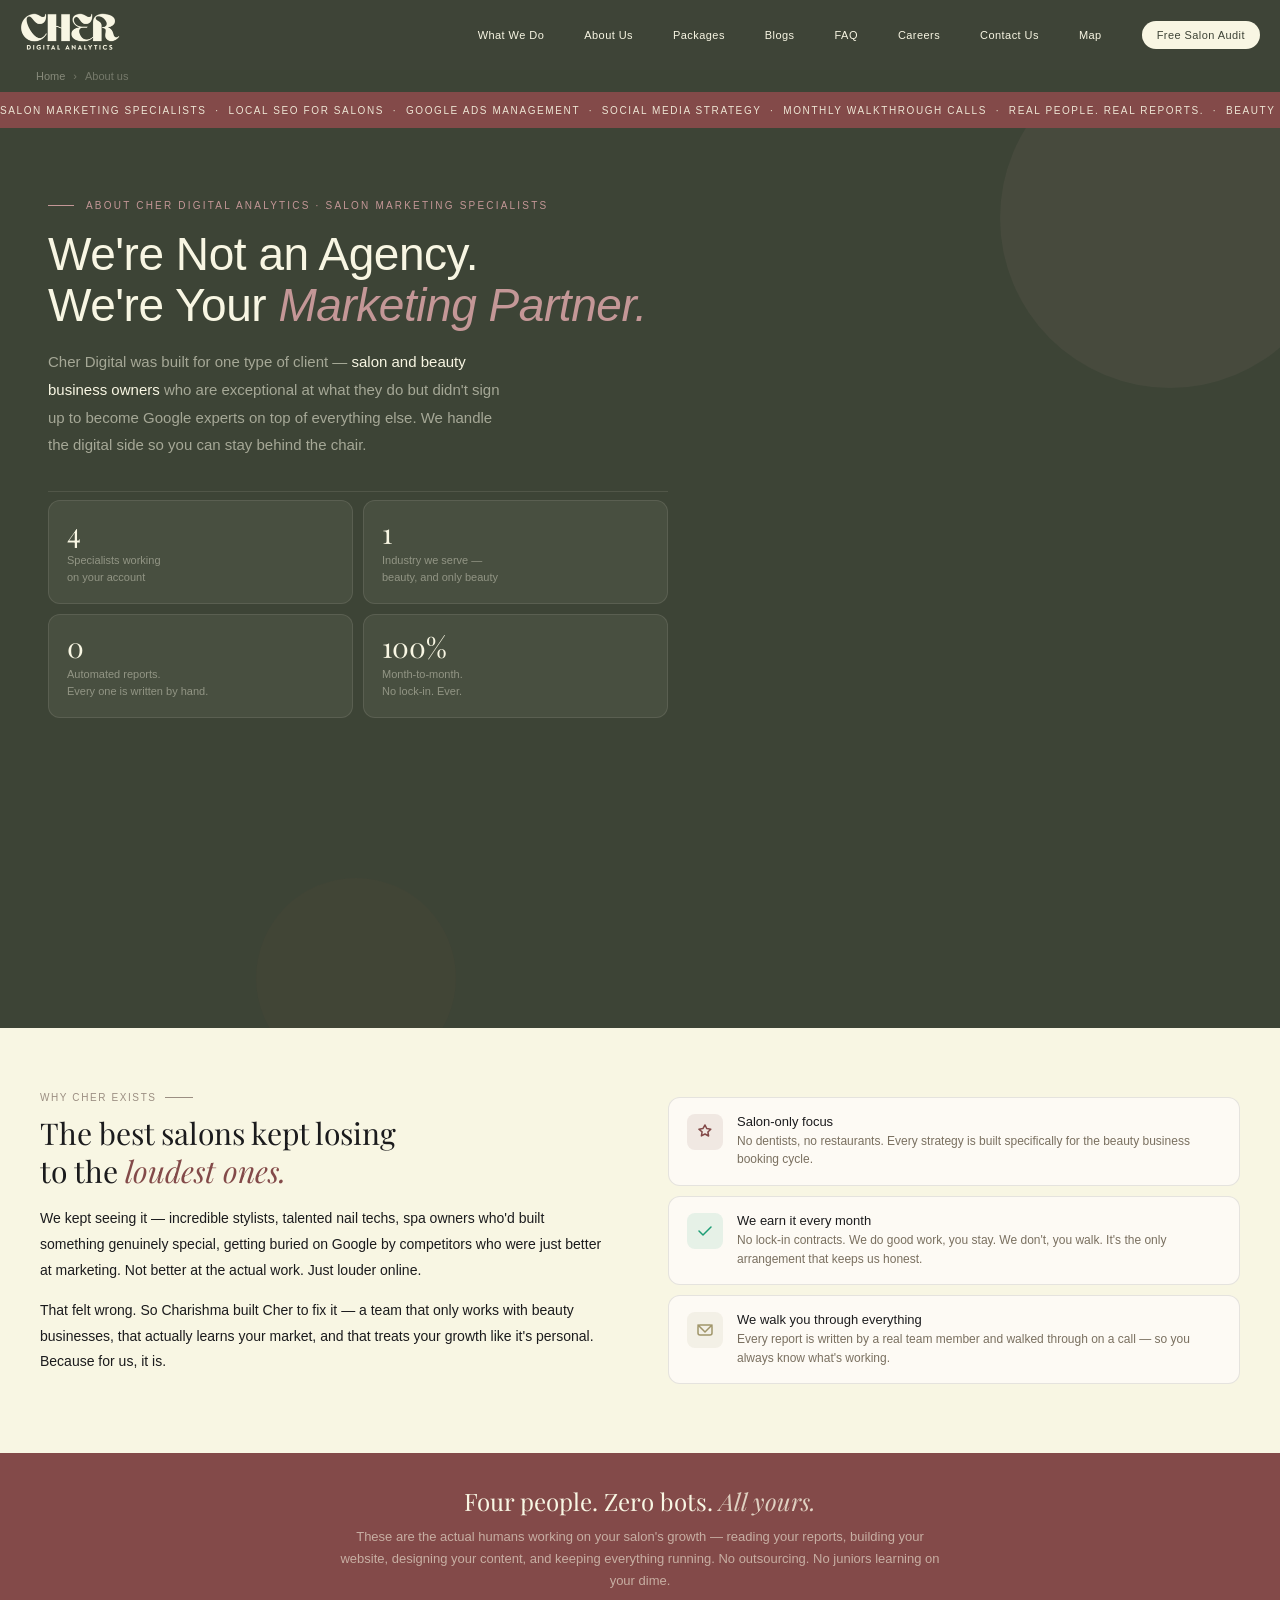
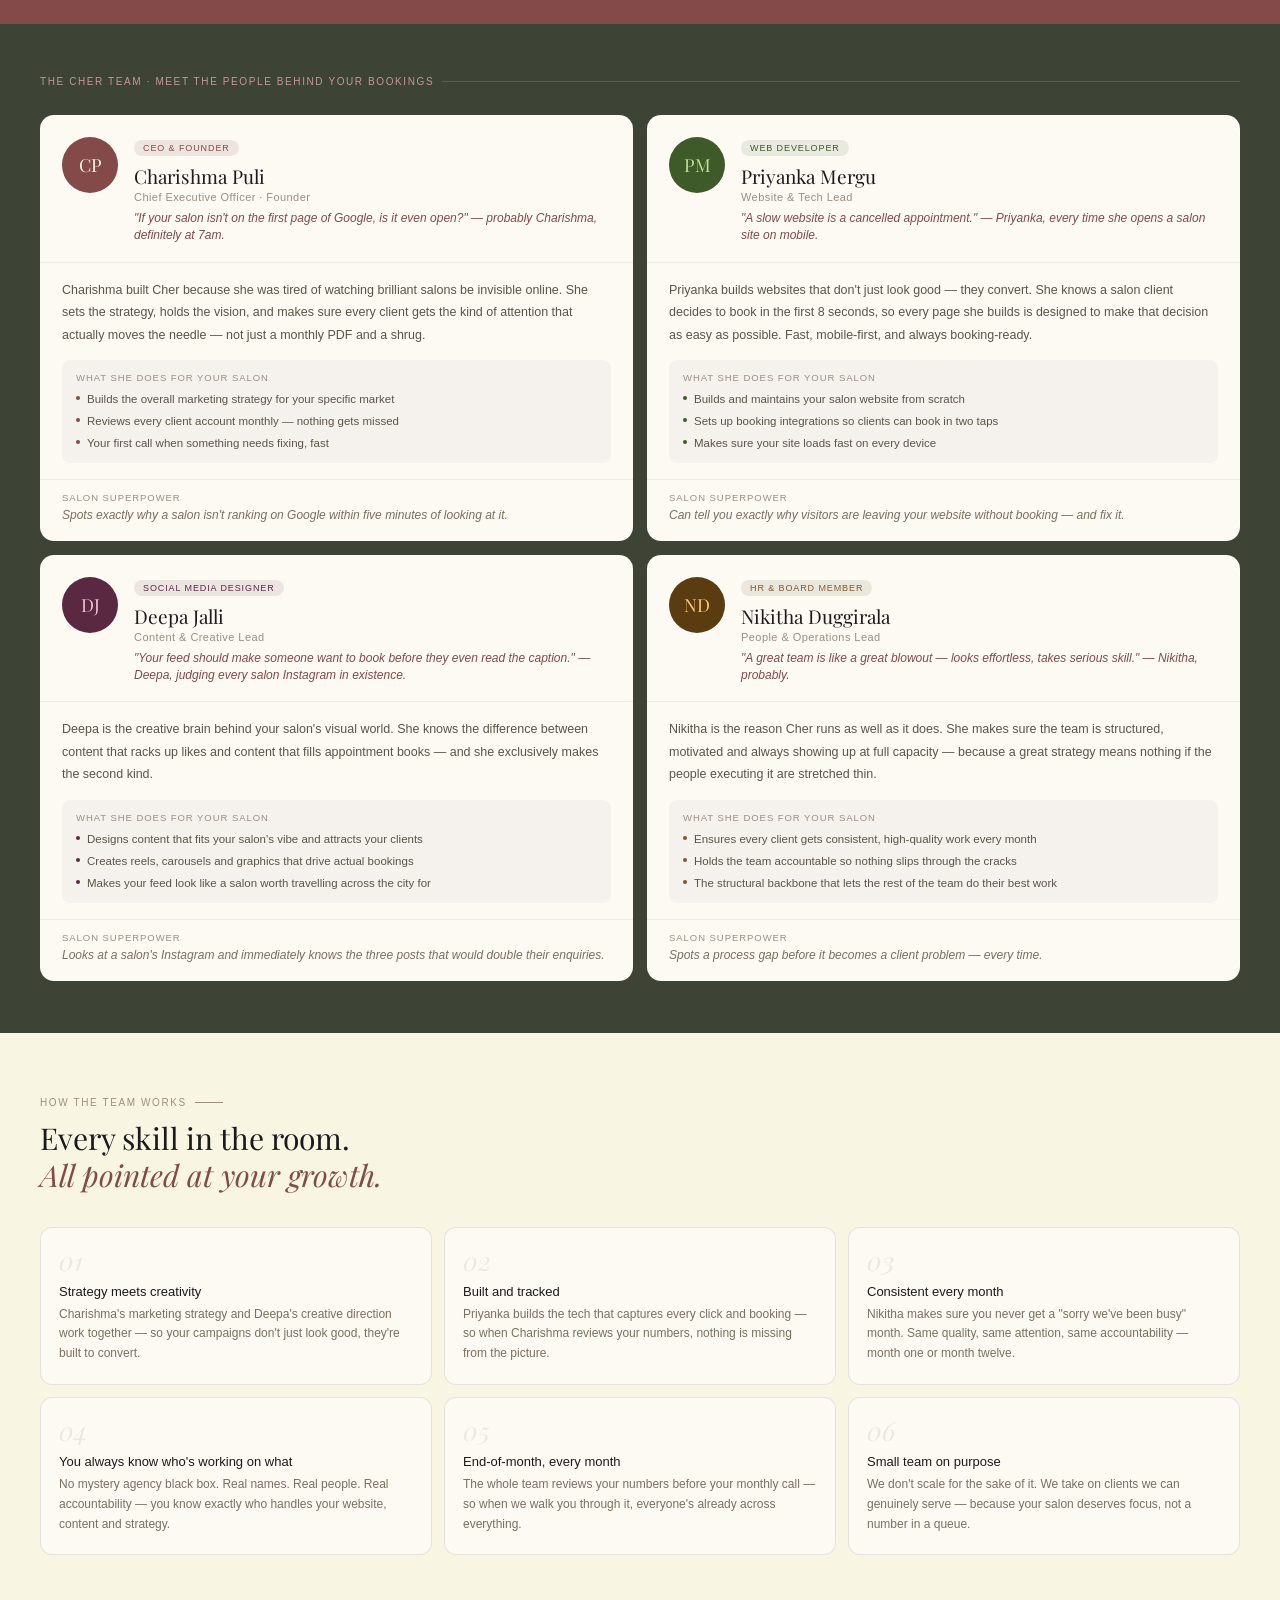
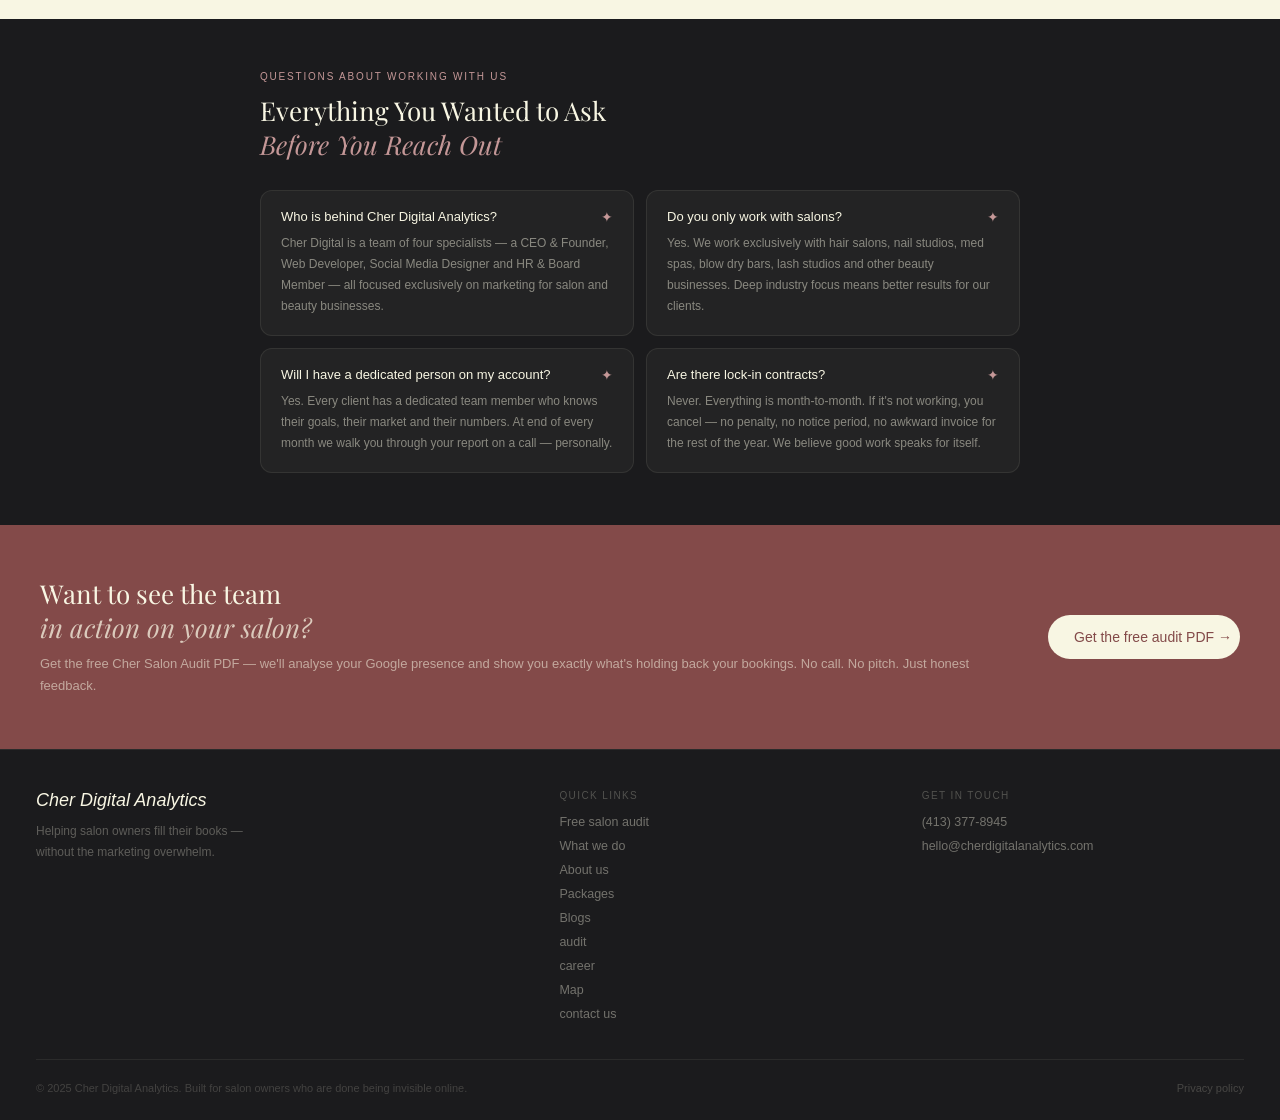
==== about_page_final.html @ 9b0b0626 "Add files via upload" ====
<!DOCTYPE html>
<html lang="en">
<head>
<meta charset="UTF-8">
<meta name="viewport" content="width=device-width, initial-scale=1.0">

<title>Meet the Cher Digital Team | Salon Marketing Specialists — Cher Digital Analytics</title>
<meta name="description" content="Meet the real people behind Cher Digital Analytics — the salon marketing specialists who read every report, write every strategy, and walk you through your results every month.">
<meta name="keywords" content="Cher Digital Analytics team, salon marketing specialists, beauty business marketing experts, Charishma Puli, salon SEO team, digital marketing for salons">
<link rel="canonical" href="https://cherdigitalanalytics.com/about">
<link rel="stylesheet" href="css/styles.css">
<meta name="robots" content="index, follow">
<meta name="author" content="Cher Digital Analytics">

<meta property="og:title" content="Meet the Cher Digital Team | Salon Marketing Specialists">
<meta property="og:description" content="Four specialists. One focus. Your salon's growth. Meet the real people behind every report, strategy, and monthly walkthrough call.">
<meta property="og:type" content="website">
<meta property="og:url" content="https://cherdigitalanalytics.com/about">
<meta property="og:site_name" content="Cher Digital Analytics">

<meta name="twitter:card" content="summary_large_image">
<meta name="twitter:title" content="Meet the Cher Digital Team">
<meta name="twitter:description" content="Four specialists. One focus. Your salon's growth.">

<script type="application/ld+json">
{
  "@context": "https://schema.org",
  "@graph": [
    {
      "@type": "AboutPage",
      "@id": "https://cherdigitalanalytics.com/about",
      "name": "Meet the Cher Digital Team — Salon Marketing Specialists",
      "description": "The team page for Cher Digital Analytics, a salon marketing agency specialising in local SEO, Google Ads, and digital strategy for beauty businesses.",
      "url": "https://cherdigitalanalytics.com/about",
      "inLanguage": "en-US",
      "publisher": {
        "@type": "Organization",
        "name": "Cher Digital Analytics",
        "url": "https://cherdigitalanalytics.com",
        "logo": { "@type": "ImageObject", "url": "https://cherdigitalanalytics.com/logo.png" },
        "contactPoint": {
          "@type": "ContactPoint",
          "telephone": "+1-413-377-8945",
          "email": "hello@cherdigitalanalytics.com",
          "contactType": "customer service"
        },
        "sameAs": [
          "https://www.instagram.com/cherdigitalanalytics",
          "https://www.linkedin.com/company/cherdigitalanalytics",
          "https://www.pinterest.com/cherdigitalanalytics"
        ]
      }
    },
    {
      "@type": "BreadcrumbList",
      "itemListElement": [
        { "@type": "ListItem", "position": 1, "name": "Home", "item": "https://cherdigitalanalytics.com" },
        { "@type": "ListItem", "position": 2, "name": "About Us", "item": "https://cherdigitalanalytics.com/about" }
      ]
    },
    {
      "@type": "Organization",
      "@id": "https://cherdigitalanalytics.com/#organization",
      "name": "Cher Digital Analytics",
      "url": "https://cherdigitalanalytics.com",
      "description": "Salon marketing agency specialising in local SEO, Google Ads, social media and analytics for hair salons, nail studios, med spas and beauty businesses.",
      "foundingDate": "2024",
      "numberOfEmployees": { "@type": "QuantitativeValue", "value": 4 },
      "knowsAbout": ["Salon Marketing", "Local SEO", "Google Ads", "Social Media Marketing", "Beauty Business Marketing", "Salon Analytics"],
      "areaServed": { "@type": "Country", "name": "United States" },
      "telephone": "+1-413-377-8945",
      "email": "hello@cherdigitalanalytics.com"
    },
    {
      "@type": "Person",
      "@id": "https://cherdigitalanalytics.com/about#charishma",
      "name": "Charishma Puli",
      "jobTitle": "CEO & Founder",
      "worksFor": { "@type": "Organization", "name": "Cher Digital Analytics" },
      "description": "Founder of Cher Digital Analytics, specialist in salon marketing strategy, local SEO and Google Ads for beauty businesses.",
      "knowsAbout": ["Salon Marketing Strategy", "Local SEO", "Google Ads", "Beauty Business Growth"],
      "sameAs": ["https://www.linkedin.com/company/cherdigitalanalytics"]
    },
    {
      "@type": "Person",
      "@id": "https://cherdigitalanalytics.com/about#priyanka",
      "name": "Priyanka Mergu",
      "jobTitle": "Web Developer",
      "worksFor": { "@type": "Organization", "name": "Cher Digital Analytics" },
      "description": "Web developer specialising in conversion-focused salon websites, booking integrations and technical SEO for beauty businesses."
    },
    {
      "@type": "Person",
      "@id": "https://cherdigitalanalytics.com/about#deepa",
      "name": "Deepa Jalli",
      "jobTitle": "Social Media Designer",
      "worksFor": { "@type": "Organization", "name": "Cher Digital Analytics" },
      "description": "Social media designer creating content strategies and visual assets that convert followers into booked salon clients."
    },
    {
      "@type": "Person",
      "@id": "https://cherdigitalanalytics.com/about#nikitha",
      "name": "Nikitha Duggirala",
      "jobTitle": "HR & Board Member",
      "worksFor": { "@type": "Organization", "name": "Cher Digital Analytics" },
      "description": "HR and board member ensuring consistent quality, accountability and operational excellence across all client accounts."
    },
    {
      "@type": "FAQPage",
      "mainEntity": [
        {
          "@type": "Question",
          "name": "Who is behind Cher Digital Analytics?",
          "acceptedAnswer": { "@type": "Answer", "text": "Cher Digital is a team of four specialists — a CEO & Founder, Web Developer, Social Media Designer, and HR & Board Member — all focused exclusively on marketing for salon and beauty businesses." }
        },
        {
          "@type": "Question",
          "name": "Do you only work with salons and beauty businesses?",
          "acceptedAnswer": { "@type": "Answer", "text": "Yes. We work exclusively with hair salons, nail studios, med spas, blow dry bars, lash studios and other beauty businesses. Deep industry focus means better results for our clients." }
        },
        {
          "@type": "Question",
          "name": "Will I have a dedicated person managing my account?",
          "acceptedAnswer": { "@type": "Answer", "text": "Yes. Every client has a dedicated team member who knows their goals, their market and their numbers. At the end of every month we walk you through your report on a call — personally." }
        }
      ]
    }
  ]
}
</script>

<style>
@import url('https://fonts.googleapis.com/css2?family=Playfair+Display:ital,wght@0,400;0,500;1,400;1,500&display=swap');

:root {
  --rosy: #C49797;
  --cord: #834A49;
  --olive: #3D4436;
  --black: #1B1B1D;
  --ivory: #F8F6E3;
  --card: #FDFAF4;
}

* { box-sizing: border-box; margin: 0; padding: 0; }
html { scroll-behavior: smooth; }
body { font-family: -apple-system, BlinkMacSystemFont, 'Segoe UI', sans-serif; background: var(--ivory); color: var(--black); }

/* CTA STRIP */
.cta-strip { background: var(--cord); padding: 52px 40px; display: flex; align-items: center; justify-content: space-between; gap: 32px; }
.cta-left h2 { font-family: 'Playfair Display', Georgia, serif; font-size: 26px; font-weight: 400; color: var(--ivory); margin-bottom: 8px; line-height: 1.3; }
.cta-left h2 em { font-style: italic; color: rgba(248,246,227,.75); }
.cta-left p { font-size: 13px; color: rgba(248,246,227,.55); line-height: 1.7; }
.cta-btn { display: inline-flex; align-items: center; gap: 10px; background: var(--ivory); color: var(--cord); font-size: 14px; font-weight: 500; padding: 14px 26px; border-radius: 50px; border: none; cursor: pointer; font-family: inherit; transition: all .2s; text-decoration: none; white-space: nowrap; flex-shrink: 0; width: 16% !important; }
.cta-btn:hover { background: #F0E8D4; transform: translateY(-1px); }


</style>
</head>
<body>

<!-- NAV -->
<nav class="nav">
  <div class="nav-logo">
    <a href="index.html"><img src="images/logo.png" alt="Cher digital anlytics logo" class=""></a>
  </div>
  
  <input type="checkbox" id="nav-check">
  <div class="nav-btn">
    <input type="checkbox" id="nav-check">

<label for="nav-check" class="nav-closer-overlay"></label>
    <label for="nav-check">
      <span></span>
      <span></span>
      <span></span>
    </label>
  </div>
  
  <div class="nav-links">
    <a href="comparison_page.html">What We Do</a>
    <a href="about_page_final.html">About Us</a>
    <a href="packages_page_final.html">Packages</a>
    <a href="blog_page_seo.html">Blogs</a>
    <a href="#">FAQ</a>
    <a href="careers_page.html">Careers</a>
    <a href="consultation_page.html">Contact Us</a>
    <a href="directory_page_seo.html">Map</a>
    <a href="free_audit_page.html" class="nav-cta">Free Salon Audit</a>
  </div>
</nav>

<!-- BREADCRUMB -->
<div class="breadcrumb" aria-label="Breadcrumb">
  <div class="bc">
    <a href="/">Home</a>
    <span>›</span>
    <span>About us</span>
  </div>
</div>

<!-- TICKER -->
<div class="ticker" aria-hidden="true">
  <span class="ticker-inner">
    Salon Marketing Specialists &nbsp;·&nbsp; Local SEO for Salons &nbsp;·&nbsp; Google Ads Management &nbsp;·&nbsp; Social Media Strategy &nbsp;·&nbsp; Monthly Walkthrough Calls &nbsp;·&nbsp; Real People. Real Reports. &nbsp;·&nbsp; Beauty Business Experts &nbsp;&nbsp;&nbsp;&nbsp;
    Salon Marketing Specialists &nbsp;·&nbsp; Local SEO for Salons &nbsp;·&nbsp; Google Ads Management &nbsp;·&nbsp; Social Media Strategy &nbsp;·&nbsp; Monthly Walkthrough Calls &nbsp;·&nbsp; Real People. Real Reports. &nbsp;·&nbsp; Beauty Business Experts &nbsp;&nbsp;&nbsp;&nbsp;
  </span>
</div>

<!-- HERO -->
<header class="hero">
  <div class="hero-circle"></div>
  <div class="hero-circle2"></div>
  <div class="hero-inner">
    <div class="hero-ey"><span class="ey-dash"></span>About Cher Digital Analytics · Salon Marketing Specialists</div>
    <h1>We're Not an Agency.<br>We're Your <em>Marketing Partner.</em></h1>
    <p class="hero-sub">Cher Digital was built for one type of client — <strong>salon and beauty business owners</strong> who are exceptional at what they do but didn't sign up to become Google experts on top of everything else. We handle the digital side so you can stay behind the chair.</p>
    <div class="hero-stats">
      <div class="hs">
        <div class="hs-num">4</div>
        <div class="hs-lbl">Specialists working<br>on your account</div>
      </div>
      <div class="hs">
        <div class="hs-num">1</div>
        <div class="hs-lbl">Industry we serve —<br>beauty, and only beauty</div>
      </div>
      <div class="hs">
        <div class="hs-num">0</div>
        <div class="hs-lbl">Automated reports.<br>Every one is written by hand.</div>
      </div>
      <div class="hs">
        <div class="hs-num">100%</div>
        <div class="hs-lbl">Month-to-month.<br>No lock-in. Ever.</div>
      </div>
    </div>
  </div>
</header>

<!-- WHY WE EXIST -->
<section class="why-section" aria-labelledby="why-title">
  <div>
    <div class="s-ey">Why Cher exists</div>
    <h2 id="why-title">The best salons kept losing<br>to the <em>loudest ones.</em></h2>
    <p>We kept seeing it — incredible stylists, talented nail techs, spa owners who'd built something genuinely special, getting buried on Google by competitors who were just better at marketing. Not better at the actual work. Just louder online.</p>
    <p><strong>That felt wrong.</strong> So Charishma built Cher to fix it — a team that only works with beauty businesses, that actually learns your market, and that treats your growth like it's personal. Because for us, it is.</p>
  </div>
  <div class="why-cards">
    <div class="why-card">
      <div class="wc-icon" style="background:rgba(131,74,73,.1);">
        <svg viewBox="0 0 18 18" style="stroke:var(--cord)"><path d="M9 2l1.8 3.6 4 .6-2.9 2.8.7 4L9 11l-3.6 1.9.7-4L2.9 6.2l4-.6z"/></svg>
      </div>
      <div>
        <div class="wc-title">Salon-only focus</div>
        <div class="wc-desc">No dentists, no restaurants. Every strategy is built specifically for the beauty business booking cycle.</div>
      </div>
    </div>
    <div class="why-card">
      <div class="wc-icon" style="background:rgba(29,158,117,.1);">
        <svg viewBox="0 0 18 18" style="stroke:#1D9E75"><path d="M3 9l4 4 8-8"/></svg>
      </div>
      <div>
        <div class="wc-title">We earn it every month</div>
        <div class="wc-desc">No lock-in contracts. We do good work, you stay. We don't, you walk. It's the only arrangement that keeps us honest.</div>
      </div>
    </div>
    <div class="why-card">
      <div class="wc-icon" style="background:rgba(160,149,106,.1);">
        <svg viewBox="0 0 18 18" style="stroke:#A0956A"><path d="M2 4l7 7 7-7"/><rect x="2" y="4" width="14" height="10" rx="2"/></svg>
      </div>
      <div>
        <div class="wc-title">We walk you through everything</div>
        <div class="wc-desc">Every report is written by a real team member and walked through on a call — so you always know what's working.</div>
      </div>
    </div>
  </div>
</section>

<!-- TEAM INTRO BAR -->
<div class="team-bar">
  <h2>Four people. Zero bots. <em>All yours.</em></h2>
  <p>These are the actual humans working on your salon's growth — reading your reports, building your website, designing your content, and keeping everything running. No outsourcing. No juniors learning on your dime.</p>
</div>

<!-- TEAM -->
<section class="team-section" aria-labelledby="team-title">
  <div class="team-ey" id="team-title">The Cher Team · Meet the people behind your bookings</div>
  <div class="team-grid">

    <!-- CHARISHMA -->
    <article class="t-card" itemscope itemtype="https://schema.org/Person">
      <div class="tc-head">
        <div class="tc-avatar av-ceo" aria-hidden="true">CP</div>
        <div class="tc-head-text">
          <span class="tc-role-badge rb-ceo">CEO & Founder</span>
          <div class="tc-name" itemprop="name">Charishma Puli</div>
          <div class="tc-title" itemprop="jobTitle">Chief Executive Officer · Founder</div>
          <div class="tc-pun">"If your salon isn't on the first page of Google, is it even open?" — probably Charishma, definitely at 7am.</div>
        </div>
      </div>
      <div class="tc-body">
        <p class="tc-bio" itemprop="description">Charishma built Cher because she was tired of watching brilliant salons be invisible online. She sets the strategy, holds the vision, and makes sure every client gets the kind of attention that actually moves the needle — not just a monthly PDF and a shrug.</p>
        <div class="tc-does">
          <div class="tc-does-label">What she does for your salon</div>
          <div class="tc-does-item"><span class="tc-dot" style="background:var(--cord)"></span>Builds the overall marketing strategy for your specific market</div>
          <div class="tc-does-item"><span class="tc-dot" style="background:var(--cord)"></span>Reviews every client account monthly — nothing gets missed</div>
          <div class="tc-does-item"><span class="tc-dot" style="background:var(--cord)"></span>Your first call when something needs fixing, fast</div>
        </div>
      </div>
      <div class="tc-foot">
        <div class="tc-sp-label">Salon superpower</div>
        <div class="tc-sp">Spots exactly why a salon isn't ranking on Google within five minutes of looking at it.</div>
      </div>
    </article>

    <!-- PRIYANKA -->
    <article class="t-card" itemscope itemtype="https://schema.org/Person">
      <div class="tc-head">
        <div class="tc-avatar av-dev" aria-hidden="true">PM</div>
        <div class="tc-head-text">
          <span class="tc-role-badge rb-dev">Web Developer</span>
          <div class="tc-name" itemprop="name">Priyanka Mergu</div>
          <div class="tc-title" itemprop="jobTitle">Website & Tech Lead</div>
          <div class="tc-pun">"A slow website is a cancelled appointment." — Priyanka, every time she opens a salon site on mobile.</div>
        </div>
      </div>
      <div class="tc-body">
        <p class="tc-bio" itemprop="description">Priyanka builds websites that don't just look good — they convert. She knows a salon client decides to book in the first 8 seconds, so every page she builds is designed to make that decision as easy as possible. Fast, mobile-first, and always booking-ready.</p>
        <div class="tc-does">
          <div class="tc-does-label">What she does for your salon</div>
          <div class="tc-does-item"><span class="tc-dot" style="background:#3D5A28"></span>Builds and maintains your salon website from scratch</div>
          <div class="tc-does-item"><span class="tc-dot" style="background:#3D5A28"></span>Sets up booking integrations so clients can book in two taps</div>
          <div class="tc-does-item"><span class="tc-dot" style="background:#3D5A28"></span>Makes sure your site loads fast on every device</div>
        </div>
      </div>
      <div class="tc-foot">
        <div class="tc-sp-label">Salon superpower</div>
        <div class="tc-sp">Can tell you exactly why visitors are leaving your website without booking — and fix it.</div>
      </div>
    </article>

    <!-- DEEPA -->
    <article class="t-card" itemscope itemtype="https://schema.org/Person">
      <div class="tc-head">
        <div class="tc-avatar av-social" aria-hidden="true">DJ</div>
        <div class="tc-head-text">
          <span class="tc-role-badge rb-social">Social Media Designer</span>
          <div class="tc-name" itemprop="name">Deepa Jalli</div>
          <div class="tc-title" itemprop="jobTitle">Content & Creative Lead</div>
          <div class="tc-pun">"Your feed should make someone want to book before they even read the caption." — Deepa, judging every salon Instagram in existence.</div>
        </div>
      </div>
      <div class="tc-body">
        <p class="tc-bio" itemprop="description">Deepa is the creative brain behind your salon's visual world. She knows the difference between content that racks up likes and content that fills appointment books — and she exclusively makes the second kind.</p>
        <div class="tc-does">
          <div class="tc-does-label">What she does for your salon</div>
          <div class="tc-does-item"><span class="tc-dot" style="background:#5A2840"></span>Designs content that fits your salon's vibe and attracts your clients</div>
          <div class="tc-does-item"><span class="tc-dot" style="background:#5A2840"></span>Creates reels, carousels and graphics that drive actual bookings</div>
          <div class="tc-does-item"><span class="tc-dot" style="background:#5A2840"></span>Makes your feed look like a salon worth travelling across the city for</div>
        </div>
      </div>
      <div class="tc-foot">
        <div class="tc-sp-label">Salon superpower</div>
        <div class="tc-sp">Looks at a salon's Instagram and immediately knows the three posts that would double their enquiries.</div>
      </div>
    </article>

    <!-- NIKITHA -->
    <article class="t-card" itemscope itemtype="https://schema.org/Person">
      <div class="tc-head">
        <div class="tc-avatar av-hr" aria-hidden="true">ND</div>
        <div class="tc-head-text">
          <span class="tc-role-badge rb-hr">HR & Board Member</span>
          <div class="tc-name" itemprop="name">Nikitha Duggirala</div>
          <div class="tc-title" itemprop="jobTitle">People & Operations Lead</div>
          <div class="tc-pun">"A great team is like a great blowout — looks effortless, takes serious skill." — Nikitha, probably.</div>
        </div>
      </div>
      <div class="tc-body">
        <p class="tc-bio" itemprop="description">Nikitha is the reason Cher runs as well as it does. She makes sure the team is structured, motivated and always showing up at full capacity — because a great strategy means nothing if the people executing it are stretched thin.</p>
        <div class="tc-does">
          <div class="tc-does-label">What she does for your salon</div>
          <div class="tc-does-item"><span class="tc-dot" style="background:#7A5A30"></span>Ensures every client gets consistent, high-quality work every month</div>
          <div class="tc-does-item"><span class="tc-dot" style="background:#7A5A30"></span>Holds the team accountable so nothing slips through the cracks</div>
          <div class="tc-does-item"><span class="tc-dot" style="background:#7A5A30"></span>The structural backbone that lets the rest of the team do their best work</div>
        </div>
      </div>
      <div class="tc-foot">
        <div class="tc-sp-label">Salon superpower</div>
        <div class="tc-sp">Spots a process gap before it becomes a client problem — every time.</div>
      </div>
    </article>

  </div>
</section>

<!-- HOW WE WORK TOGETHER -->
<section class="together-section" aria-labelledby="together-title">
  <div class="s-ey">How the team works</div>
  <h2 id="together-title">Every skill in the room.<br><em>All pointed at your growth.</em></h2>
  <div class="together-grid">
    <div class="tg-card">
      <div class="tg-num">01</div>
      <div class="tg-title">Strategy meets creativity</div>
      <div class="tg-desc">Charishma's marketing strategy and Deepa's creative direction work together — so your campaigns don't just look good, they're built to convert.</div>
    </div>
    <div class="tg-card">
      <div class="tg-num">02</div>
      <div class="tg-title">Built and tracked</div>
      <div class="tg-desc">Priyanka builds the tech that captures every click and booking — so when Charishma reviews your numbers, nothing is missing from the picture.</div>
    </div>
    <div class="tg-card">
      <div class="tg-num">03</div>
      <div class="tg-title">Consistent every month</div>
      <div class="tg-desc">Nikitha makes sure you never get a "sorry we've been busy" month. Same quality, same attention, same accountability — month one or month twelve.</div>
    </div>
    <div class="tg-card">
      <div class="tg-num">04</div>
      <div class="tg-title">You always know who's working on what</div>
      <div class="tg-desc">No mystery agency black box. Real names. Real people. Real accountability — you know exactly who handles your website, content and strategy.</div>
    </div>
    <div class="tg-card">
      <div class="tg-num">05</div>
      <div class="tg-title">End-of-month, every month</div>
      <div class="tg-desc">The whole team reviews your numbers before your monthly call — so when we walk you through it, everyone's already across everything.</div>
    </div>
    <div class="tg-card">
      <div class="tg-num">06</div>
      <div class="tg-title">Small team on purpose</div>
      <div class="tg-desc">We don't scale for the sake of it. We take on clients we can genuinely serve — because your salon deserves focus, not a number in a queue.</div>
    </div>
  </div>
</section>

<!-- FAQ -->
<section class="faq-section" aria-labelledby="faq-title">
  <div class="faq-inner">
    <div class="faq-ey">Questions about working with us</div>
    <h2 id="faq-title">Everything You Wanted to Ask<br><em>Before You Reach Out</em></h2>
    <div class="faq-grid">
      <div class="faq-item">
        <div class="faq-q">Who is behind Cher Digital Analytics? <span class="faq-icon">✦</span></div>
        <div class="faq-a">Cher Digital is a team of four specialists — a CEO & Founder, Web Developer, Social Media Designer and HR & Board Member — all focused exclusively on marketing for salon and beauty businesses.</div>
      </div>
      <div class="faq-item">
        <div class="faq-q">Do you only work with salons? <span class="faq-icon">✦</span></div>
        <div class="faq-a">Yes. We work exclusively with hair salons, nail studios, med spas, blow dry bars, lash studios and other beauty businesses. Deep industry focus means better results for our clients.</div>
      </div>
      <div class="faq-item">
        <div class="faq-q">Will I have a dedicated person on my account? <span class="faq-icon">✦</span></div>
        <div class="faq-a">Yes. Every client has a dedicated team member who knows their goals, their market and their numbers. At end of every month we walk you through your report on a call — personally.</div>
      </div>
      <div class="faq-item">
        <div class="faq-q">Are there lock-in contracts? <span class="faq-icon">✦</span></div>
        <div class="faq-a">Never. Everything is month-to-month. If it's not working, you cancel — no penalty, no notice period, no awkward invoice for the rest of the year. We believe good work speaks for itself.</div>
      </div>
    </div>
  </div>
</section>

<!-- CTA -->
<div class="cta-strip">
  <div class="cta-left">
    <h2>Want to see the team<br><em>in action on your salon?</em></h2>
    <p>Get the free Cher Salon Audit PDF — we'll analyse your Google presence and show you exactly what's holding back your bookings. No call. No pitch. Just honest feedback.</p>
  </div>
  <a href="/free-audit" class="cta-btn">Get the free audit PDF →</a>
</div>

<!-- FOOTER -->
<footer class="footer">
  <div class="footer-top">
    <div>
      <div class="fl">Cher Digital Analytics</div>
      <p class="fp">Helping salon owners fill their books — without the marketing overwhelm.</p>
    </div>
    <div>
      <div class="fcl">Quick links</div>
      
      <a class="flink" href="/free-audit">Free salon audit</a>
      <a class="flink" href="comparison_page.html">What we do</a>
      <a class="flink" href="about_page_final.html">About us</a>
      <a class="flink" href="packages_page_final.html">Packages</a>
      <a class="flink" href="blog_page_seo.html">Blogs</a>
      <a class="flink" href="free_audit_page.html">audit</a>
      <a class="flink" href="careers_page.html">career</a>
       <a class="flink" href="directory_page_seo.html">Map</a>
      <a class="flink" href="consultation_page.html">contact us</a>
    </div>
    <div>
      <div class="fcl">Get in touch</div>
      <div class="fci">(413) 377-8945</div>
      <div class="fci">hello@cherdigitalanalytics.com</div>
    </div>
  </div>
  <div class="footer-bottom">
    <p>© 2025 Cher Digital Analytics. Built for salon owners who are done being invisible online.</p>
    <a class="fp2" href="/privacy">Privacy policy</a>
  </div>
</footer>

</body>
</html>
---- css/styles.css ----
@import url('https://fonts.googleapis.com/css2?family=Playfair+Display:ital,wght@0,400;0,500;1,400;1,500&display=swap');

:root {
  --rosy:   #C49797;
  --cord:   #834A49;
  --olive:  #3D4436;
  --black:  #1B1B1D;
  --ivory:  #F8F6E3;
  --cord-light: rgba(131,74,73,0.1);
  --olive-light: rgba(61,68,54,0.08);
}
:root {
    --rosy:     #C49797;
    --rosy-lt:  #D4AFAF;
    --cordovan: #834A49;
    --olive:    #3D4436;
    --olive-lt: #4E5645;
    --eerie:    #1B1B1D;
    --ivory:    #F8F6E3;
    --ivory-dk: #EDE9D0;
    --muted:    #9A8A7A;
  }


* { box-sizing: border-box; margin: 0; padding: 0; }
body { font-family: -apple-system, BlinkMacSystemFont, 'Segoe UI', sans-serif; background: var(--ivory); color: var(--black); }
.overlay {
    display: none;
    position: fixed;
  
    inset: 0;
    background: rgba(27,27,29,0.75);
    backdrop-filter: blur(8px);
    -webkit-backdrop-filter: blur(8px);
    align-items: center;
    justify-content: center;
    z-index: 9999;
    padding: 16px;
    opacity: 0; 
    
}

 /* .overlay {
    position: fixed;
    inset: 0;
    background: rgba(27,27,29,0.75);
    backdrop-filter: blur(8px);
    -webkit-backdrop-filter: blur(8px);
    display: flex;
    align-items: center;
    justify-content: center;
    z-index: 9999;
    padding: 16px;
    animation: fadeIn 0.4s ease forwards;
  } */
  @keyframes fadeIn { from{opacity:0} to{opacity:1} }

  .popup {
    position: relative;
    width: 100%;
    max-width: 700px;
    background: var(--ivory);
    border: 1px solid var(--rosy);
    overflow: hidden;
    animation: riseUp 0.6s cubic-bezier(0.16,1,0.3,1) forwards;
    box-shadow: 0 32px 80px rgba(27,27,29,0.4);

    /* box-shadow: 0 32px 80px rgba(27,27,29,0.4); */
  }
  @keyframes riseUp {
    from { opacity:0; transform: translateY(36px) scale(0.96); }
    to   { opacity:1; transform: translateY(0) scale(1); }
    
  }
  .overlay.active {
    display: flex;
    animation: fadeIn 0.4s ease forwards;
}
  
  .overlay.active .popup {
    animation: riseUp 0.6s cubic-bezier(0.16,1,0.3,1) forwards;
}

  /* TICKER */
  .ticker {
    background: var(--olive);
    height: 36px;
    overflow: hidden;
    display: flex;
    align-items: center;
  }
  .ticker-track {
    display: flex;
    animation: ticker 20s linear infinite;
    white-space: nowrap;
  }
  .ticker-track span {
    font-size: 9px;
    letter-spacing: 0.28em;
    color: rgba(248,246,227,0.5);
    text-transform: uppercase;
    padding: 0 28px;
  }
  .ticker-track span.acc { color: var(--rosy-lt); }
  @keyframes ticker {
    from { transform: translateX(0); }
    to   { transform: translateX(-50%); }
  }

  /* CLOSE */
  .close-btn {
    position: absolute;
    top: 46px;
    right: 18px;
    background: none;
    border: 1px solid rgba(131,74,73,0.3);
    width: 28px; height: 28px;
    display: flex; align-items: center; justify-content: center;
    cursor: pointer;
    color: var(--cordovan);
    font-size: 12px;
    z-index: 10;
    transition: background 0.2s, color 0.2s;
    font-family: 'DM Mono', monospace;
  }
  .close-btn:hover { background: var(--cordovan); color: var(--ivory); }

  /* GRID */
  .popup-body {
    display: grid;
    grid-template-columns: 210px 1fr;
  }

  /* LEFT */
  .left {
    background: var(--eerie);
    padding: 34px 26px;
    display: flex;
    flex-direction: column;
    justify-content: space-between;
    position: relative;
    overflow: hidden;
    min-height: 390px;
  }
  .left::before {
    content: 'CW';
    position: absolute;
    bottom: -18px; right: -8px;
    font-family: 'Cormorant Garamond', serif;
    font-size: 130px;
    font-weight: 600;
    font-style: italic;
    color: rgba(196,151,151,0.055);
    line-height: 1;
    pointer-events: none;
    user-select: none;
  }
  .left::after {
    content: '';
    position: absolute;
    top: 0; right: 0;
    width: 2px; height: 100%;
    background: linear-gradient(to bottom, var(--cordovan), var(--rosy), transparent);
    opacity: 0.5;
  }

  .left-tag {
    display: inline-flex; align-items: center; gap: 6px;
    font-size: 8px; letter-spacing: 0.3em;
    color: var(--rosy); text-transform: uppercase;
    border: 1px solid rgba(196,151,151,0.22);
    padding: 4px 10px; width: fit-content;
    margin-bottom: 16px;
  }
  .left-tag::before { content: '✦'; font-size: 7px; }

  .left h2 {
    font-family: 'Cormorant Garamond', serif;
    font-size: 52px; font-weight: 300; line-height: 0.88;
    color: var(--ivory); letter-spacing: -0.01em;
    margin-bottom: 12px; position: relative;
  }
  .left h2 em {
    font-style: italic; color: var(--rosy-lt); display: block;
  }
  .left-sub {
    font-size: 9.5px; letter-spacing: 0.1em;
    color: rgba(248,246,227,0.36); line-height: 1.7;
  }

  .proof-pill {
    margin-top: 28px;
    background: rgba(196,151,151,0.09);
    border: 1px solid rgba(196,151,151,0.18);
    padding: 14px 16px;
  }
  .proof-num {
    font-family: 'Cormorant Garamond', serif;
    font-size: 32px; font-weight: 600;
    color: var(--rosy-lt); line-height: 1;
    display: block; margin-bottom: 3px;
  }
  .proof-label {
    font-size: 7.5px; letter-spacing: 0.22em;
    color: rgba(248,246,227,0.38); text-transform: uppercase;
  }

  .avatars {
    display: flex; margin-top: 10px;
  }
  .avatars span {
    width: 25px; height: 25px; border-radius: 50%;
    border: 2px solid var(--eerie);
    display: flex; align-items: center; justify-content: center;
    font-size: 9px; color: var(--ivory);
    margin-right: -7px;
    font-family: 'Cormorant Garamond', serif; font-weight: 600;
    background: var(--cordovan);
  }
  .avatars span:nth-child(2) { background: #5C3A3A; }
  .avatars span:nth-child(3) { background: var(--olive-lt); }
  .avatars span:nth-child(4) { background: #7A4A4A; }
  .avatars span.more {
    background: rgba(196,151,151,0.13);
    color: var(--rosy); font-family: 'DM Mono', monospace;
    font-size: 7px; font-weight: 400;
    border-color: rgba(196,151,151,0.18);
  }

  /* RIGHT */
  .right {
    padding: 34px 40px 34px 32px;
    display: flex; flex-direction: column;
    justify-content: space-between;
    background: var(--ivory);
  }

  .eyebrow {
    font-size: 8.5px; letter-spacing: 0.3em;
    color: var(--cordovan); text-transform: uppercase;
    display: flex; align-items: center; gap: 8px;
    margin-bottom: 10px;
  }
  .eyebrow::before {
    content: ''; display: block;
    width: 18px; height: 1px;
    background: var(--cordovan); opacity: 0.4;
  }

  .right h3 {
    font-family: 'Cormorant Garamond', serif;
    font-size: 24px; font-weight: 400;
    color: var(--eerie); line-height: 1.28;
    margin-bottom: 18px;
  }
  .right h3 strong { font-weight: 600; color: var(--cordovan); }

  .perks {
    list-style: none; margin-bottom: 22px;
    display: flex; flex-direction: column; gap: 8px;
  }
  .perks li {
    display: flex; align-items: flex-start; gap: 9px;
    font-size: 10.5px; letter-spacing: 0.04em;
    color: #5A4F47; line-height: 1.5;
  }
  .dot {
    width: 6px; height: 6px; border-radius: 50%;
    flex-shrink: 0; margin-top: 4px;
    background: var(--rosy);
  }
  .dot.c { background: var(--cordovan); }
  .dot.o { background: var(--olive); }

  /* FORM */
  .form-row {
    display: grid; grid-template-columns: 1fr 1fr;
    gap: 8px; margin-bottom: 8px;
  }
  .f { position: relative; }
  .f.full { grid-column: 1 / -1; }
  .f input {
    width: 100%;
    background: transparent;
    border: 1px solid rgba(131,74,73,0.18);
    border-bottom: 1.5px solid rgba(131,74,73,0.38);
    padding: 11px 12px;
    font-family: 'DM Mono', monospace;
    font-size: 10.5px;
    color: var(--eerie);
    outline: none;
    transition: border-color 0.2s, background 0.2s;
    letter-spacing: 0.05em;
    -webkit-appearance: none;
  }
  .f input::placeholder { color: rgba(27,27,29,0.3); }
  .f input:focus {
    border-color: var(--cordovan);
    background: rgba(131,74,73,0.03);
  }

  .cta {
    width: 100%; background: var(--cordovan);
    color: var(--ivory); border: none;
    padding: 14px 16px;
    font-family: 'DM Mono', monospace;
    font-size: 9.5px; letter-spacing: 0.22em; text-transform: uppercase;
    cursor: pointer; transition: background 0.25s;
    display: flex; align-items: center; justify-content: center; gap: 10px;
    margin-top: 4px;
  }
  .cta:hover { background: var(--olive); }
  .cta .arr { transition: transform 0.25s; }
  .cta:hover .arr { transform: translateX(4px); }

  .fine {
    font-size: 8px; letter-spacing: 0.12em;
    color: rgba(27,27,29,0.28); text-align: center; margin-top: 9px;
  }

  /* SUCCESS */
  .success {
    display: none; flex-direction: column;
    align-items: center; justify-content: center;
    text-align: center; flex: 1; padding: 12px 0;
  }
  .s-icon {
    width: 50px; height: 50px; border-radius: 50%;
    background: rgba(131,74,73,0.08);
    border: 1px solid rgba(131,74,73,0.2);
    display: flex; align-items: center; justify-content: center;
    font-size: 20px; color: var(--cordovan);
    margin: 0 auto 14px;
  }
  .success h4 {
    font-family: 'Cormorant Garamond', serif;
    font-size: 26px; font-weight: 400;
    color: var(--eerie); margin-bottom: 8px;
  }
  .success p {
    font-size: 10px; letter-spacing: 0.08em;
    color: var(--muted); line-height: 1.8;
  }

  /* BOTTOM BAR */
  .bar {
    background: var(--olive);
    padding: 10px 26px;
    display: flex; align-items: center; justify-content: space-between;
  }
  .bar-l {
    font-size: 8px; letter-spacing: 0.2em;
    color: rgba(248,246,227,0.38); text-transform: uppercase;
  }
  .dots { display: flex; gap: 5px; align-items: center; }
  .di {
    width: 5px; height: 5px; border-radius: 50%;
    background: rgba(248,246,227,0.18);
  }
  .di.on { background: var(--rosy-lt); }

  /* MOBILE */
  @media (max-width: 580px) {
    .popup-body { grid-template-columns: 1fr; }
    .left { min-height: auto; padding: 28px 22px; }
    .left h2 { font-size: 42px; }
    .right { padding: 28px 22px; }
    .form-row { grid-template-columns: 1fr; }
    .close-btn { top: 44px; }
    .popup {
      overflow: scroll;
      height: 550px;
    }
  }
/* ── NAV ── */
.nav {
  background: var(--olive);
  display: flex; align-items: center; justify-content: space-between;
  padding: 0 36px; height: 56px;
  position: sticky; top: 0; z-index: 100;
}
.nav-logo {
  font-family: 'Playfair Display', Georgia, serif;
  font-size: 16px; font-style: italic;
  color: var(--ivory); letter-spacing: 0.08em;
}
.nav-links { display: flex; gap: 20px; align-items: center; }
.nav-links a {
  font-size: 11px;
  text-decoration: none; letter-spacing: 0.04em; transition: color 0.15s;
}
.nav-links a:hover { color: var(--ivory); }
.nav-cta {
  font-size: 13px; font-weight: 500;
  color: var(--olive) !important;
  background: var(--ivory); padding: 7px 18px;
  border-radius: 30px; transition: all 0.2s !important;
}
.nav-cta:hover { background: var(--rosy) !important; color: var(--ivory) !important; transform: translateY(-1px); }

/* ── TICKER ── */
.ticker-wrap { background: var(--cord); overflow: hidden; white-space: nowrap; padding: 8px 0; }
.ticker-inner {
  display: inline-block; animation: tick 26s linear infinite;
  font-size: 10px; font-weight: 500;
  letter-spacing: 0.16em; text-transform: uppercase;
  color: rgba(248,246,227,0.9);
}
@keyframes tick { from { transform: translateX(0); } to { transform: translateX(-50%); } }

/* ── HERO ── */
.hero {
  background: var(--olive);
  padding: 72px 48px 68px;
  position: relative; overflow: hidden;
}
.hero-circle-1 {
  position: absolute; top: -80px; right: -80px;
  width: 360px; height: 360px; border-radius: 50%;
  background: rgba(196,151,151,0.07); pointer-events: none;
}
.hero-circle-2 {
  position: absolute; bottom: -50px; left: 25%;
  width: 200px; height: 200px; border-radius: 50%;
  background: rgba(131,74,73,0.06); pointer-events: none;
}
.hero-inner { max-width: 660px; position: relative; z-index: 1; }
.hero-eyebrow {
  display: inline-flex; align-items: center; gap: 10px;
  font-size: 10px; font-weight: 500; letter-spacing: 0.18em;
  text-transform: uppercase; color: var(--rosy); margin-bottom: 22px;
}
.eyebrow-dash { width: 28px; height: 0.5px; background: var(--rosy); }
.hero h1 {
  font-family: 'Playfair Display', Georgia, serif;
  font-size: 52px; font-weight: 400;
  color: var(--ivory); line-height: 1.1;
  margin-bottom: 24px; letter-spacing: -0.01em;
}
.hero h1 em { font-style: italic; color: var(--rosy); }
.hero h1 .hero-accent { display: block; font-style: italic; color: #C49797; opacity: 0.85; }
.hero-sub {
  font-size: 15px; color: rgba(248,246,227,0.58);
  line-height: 1.9; margin-bottom: 36px; max-width: 500px;
}
.hero-sub strong { color: var(--ivory); font-weight: 500; }
.cta-group { display: flex; flex-direction: column; align-items: flex-start; gap: 12px; }
.btn-hero {
  display: inline-flex; align-items: center; gap: 12px;
  background: var(--cord); color: var(--ivory);
  font-size: 14px; font-weight: 500;
  padding: 15px 28px; border-radius: 50px;
  border: none; cursor: pointer; font-family: inherit;
  transition: all 0.2s; text-decoration: none; letter-spacing: 0.01em;
}
.btn-hero:hover { background: #6e3c3b; transform: translateY(-2px); }
.btn-arr {
  width: 28px; height: 28px; background: rgba(248,246,227,0.18);
  border-radius: 50%; display: flex; align-items: center; justify-content: center;
  transition: transform 0.2s;
}
.btn-hero:hover .btn-arr { transform: translateX(4px); }
.btn-arr svg { width: 12px; height: 12px; fill: none; stroke: var(--ivory); stroke-width: 2; stroke-linecap: round; stroke-linejoin: round; }
.hero-reassure { font-size: 11px; color: rgba(248,246,227,0.28); letter-spacing: 0.03em; }

.hero-pills { display: flex; gap: 8px; flex-wrap: wrap; margin-top: 44px; padding-top: 28px; border-top: 0.5px solid rgba(248,246,227,0.08); }
.hero-pill {
  display: flex; align-items: center; gap: 7px;
  background: rgba(248,246,227,0.05);
  border: 0.5px solid rgba(248,246,227,0.1);
  border-radius: 8px; padding: 9px 13px;
}
.pill-dot { width: 5px; height: 5px; border-radius: 50%; flex-shrink: 0; }
.hero-pill span { font-size: 11px; color: rgba(248,246,227,0.5); line-height: 1.4; }

/* ── MANIFESTO ── */
.manifesto { background: var(--cord); padding: 36px 48px; text-align: center; }
.manifesto p {
  font-family: 'Playfair Display', Georgia, serif;
  font-size: 20px; font-weight: 400; font-style: italic;
  color: var(--ivory); line-height: 1.65; max-width: 680px; margin: 0 auto;
}
.manifesto p strong { font-style: normal; font-weight: 500; color: #f0d4c8; }

/* ── WHAT WE DO ── */
.what-section { padding: 72px 48px; background: var(--ivory); }
.s-eyebrow {
  font-size: 10px; font-weight: 500; letter-spacing: 0.18em;
  text-transform: uppercase; color: #9B8E82; margin-bottom: 14px;
  display: flex; align-items: center; gap: 10px;
}
.s-eyebrow::after { content: ''; width: 32px; height: 0.5px; background: #9B8E82; }
.what-section h2 {
  font-family: 'Playfair Display', Georgia, serif;
  font-size: 36px; font-weight: 400; color: var(--black);
  line-height: 1.2; margin-bottom: 16px;
}
.what-section h2 em { font-style: italic; color: var(--cord); }
.what-section .lead {
  font-size: 14px; color: #6B6054; line-height: 1.9;
  max-width: 560px; margin-bottom: 48px;
}
.what-section .lead strong { color: var(--black); font-weight: 500; }
.features-grid { display: grid; grid-template-columns: repeat(3, minmax(0,1fr)); gap: 16px; margin-bottom: 40px; }
.feat-card {
  background: #FDFAF4; border: 0.5px solid rgba(27,27,29,0.08);
  border-radius: 16px; padding: 28px 24px;
  transition: transform 0.2s; position: relative; overflow: hidden;
}
.feat-card::before {
  content: ''; position: absolute;
  top: 0; left: 0; right: 0; height: 3px; border-radius: 16px 16px 0 0;
}
.feat-card.c1::before { background: var(--cord); }
.feat-card.c2::before { background: var(--olive); }
.feat-card.c3::before { background: var(--rosy); }
.feat-card:hover { transform: translateY(-3px); }
.feat-num {
  font-family: 'Playfair Display', Georgia, serif;
  font-size: 40px; font-weight: 400; font-style: italic;
  color: rgba(27,27,29,0.06); line-height: 1; margin-bottom: 14px;
}
.feat-card h3 { font-size: 15px; font-weight: 500; color: var(--black); margin-bottom: 10px; }
.feat-card p { font-size: 12.5px; color: #6B6054; line-height: 1.7; }
.what-cta {
  display: inline-flex; align-items: center; gap: 8px;
  background: var(--olive); color: var(--ivory);
  font-size: 13px; font-weight: 500; padding: 13px 26px;
  border-radius: 50px; border: none; cursor: pointer;
  font-family: inherit; transition: all 0.2s; text-decoration: none;
}
.what-cta:hover { background: #2d3228; transform: translateY(-1px); }

/* ── FOR WHO ── */
.forwho-section { background: var(--olive); padding: 72px 48px; }
.forwho-section .s-eyebrow { color: var(--rosy); }
.forwho-section .s-eyebrow::after { background: var(--rosy); }
.forwho-section h2 {
  font-family: 'Playfair Display', Georgia, serif;
  font-size: 36px; font-weight: 400; color: var(--ivory);
  line-height: 1.25; margin-bottom: 40px;
}
.forwho-section h2 em { font-style: italic; color: var(--rosy); }
.forwho-grid { display: grid; grid-template-columns: repeat(3, minmax(0,1fr)); gap: 14px; }
.forwho-card {
  background: rgba(248,246,227,0.05);
  border: 0.5px solid rgba(248,246,227,0.1);
  border-radius: 14px; padding: 24px 20px;
  transition: background 0.2s;
}
.forwho-card:hover { background: rgba(248,246,227,0.09); }
.forwho-quote {
  font-family: 'Playfair Display', Georgia, serif;
  font-size: 15px; font-style: italic; color: var(--rosy);
  line-height: 1.5; margin-bottom: 12px;
}
.forwho-response { font-size: 12px; color: rgba(248,246,227,0.52); line-height: 1.7; }
.forwho-response strong { color: rgba(248,246,227,0.85); font-weight: 500; }

/* ── PROCESS ── */
.process-section { background: var(--ivory); padding: 72px 48px; }
.process-section h2 {
  font-family: 'Playfair Display', Georgia, serif;
  font-size: 34px; font-weight: 400; color: var(--black);
  line-height: 1.25; margin-bottom: 48px;
}
.process-section h2 em { font-style: italic; color: var(--cord); }
.process-steps { display: grid; grid-template-columns: repeat(4, minmax(0,1fr)); gap: 24px; }
.process-step { display: flex; flex-direction: column; }
.step-bubble {
  width: 44px; height: 44px; border-radius: 50%;
  background: var(--cord); display: flex;
  align-items: center; justify-content: center;
  margin-bottom: 16px;
  font-family: 'Playfair Display', Georgia, serif;
  font-size: 16px; font-style: italic; color: var(--ivory);
}
.process-step h4 { font-size: 13.5px; font-weight: 500; color: var(--black); margin-bottom: 8px; }
.process-step p { font-size: 12px; color: #6B6054; line-height: 1.65; }

/* ── PROOF ── */
.proof-section { background: var(--cord); padding: 64px 48px; }
.proof-section .s-eyebrow { color: rgba(248,246,227,0.5); }
.proof-section .s-eyebrow::after { background: rgba(248,246,227,0.25); }
.proof-section h2 {
  font-family: 'Playfair Display', Georgia, serif;
  font-size: 32px; font-weight: 400; color: var(--ivory);
  line-height: 1.3; margin-bottom: 10px;
}
.proof-section h2 em { font-style: italic; color: rgba(248,246,227,0.75); }
.proof-sub { font-size: 13px; color: rgba(248,246,227,0.6); line-height: 1.85; margin-bottom: 36px; max-width: 520px; }
.proof-grid { display: grid; grid-template-columns: repeat(3, minmax(0,1fr)); gap: 14px; }
.proof-card {
  background: rgba(248,246,227,0.09);
  border: 0.5px solid rgba(248,246,227,0.14);
  border-radius: 14px; padding: 22px 20px;
}
.proof-num {
  font-family: 'Playfair Display', Georgia, serif;
  font-size: 36px; font-weight: 400; font-style: italic;
  color: rgba(248,246,227,0.18); line-height: 1; margin-bottom: 10px;
}
.proof-card h4 { font-size: 13.5px; font-weight: 500; color: var(--ivory); margin-bottom: 8px; }
.proof-card p { font-size: 12px; color: rgba(248,246,227,0.57); line-height: 1.65; }

/* ── FAQ ── */
.faq-section { background: var(--black); padding: 72px 48px; }
.faq-section .s-eyebrow { color: var(--rosy); }
.faq-section .s-eyebrow::after { background: var(--rosy); }
.faq-section h2 {
  font-family: 'Playfair Display', Georgia, serif;
  font-size: 34px; font-weight: 400; color: var(--ivory);
  line-height: 1.25; margin-bottom: 36px;
}
.faq-section h2 em { font-style: italic; color: var(--rosy); }
.faq-grid { display: grid; grid-template-columns: 1fr 1fr; gap: 12px; }
.faq-item {
  background: rgba(248,246,227,0.04);
  border: 0.5px solid rgba(248,246,227,0.08);
  border-radius: 12px; padding: 20px 22px; cursor: pointer;
  transition: background 0.15s;
}
.faq-item:hover { background: rgba(248,246,227,0.08); }
.faq-q {
  font-size: 13px; font-weight: 500; color: var(--ivory);
  margin-bottom: 9px; display: flex;
  justify-content: space-between; align-items: flex-start; gap: 12px;
}
.faq-icon { color: var(--rosy); font-size: 16px; flex-shrink: 0; }
.faq-a { font-size: 12px; color: rgba(248,246,227,0.48); line-height: 1.75; }

/* ── SOCIALS — THE GOOD BIT ── */
.socials-section { background: var(--ivory); padding: 72px 48px; }
.socials-inner { display: grid; grid-template-columns: 1fr 1fr; gap: 56px; align-items: center; }
.socials-left .s-eyebrow { color: #9B8E82; }
.socials-left .s-eyebrow::after { background: #9B8E82; }
.socials-left h2 {
  font-family: 'Playfair Display', Georgia, serif;
  font-size: 34px; font-weight: 400; color: var(--black);
  line-height: 1.2; margin-bottom: 14px;
}
.socials-left h2 em { font-style: italic; color: var(--cord); }
.socials-left p { font-size: 14px; color: #6B6054; line-height: 1.85; margin-bottom: 8px; }
.socials-left .sub-note {
  font-size: 12px; color: #9B8E82; line-height: 1.65;
  font-style: italic; margin-bottom: 32px;
}
.social-cards { display: flex; flex-direction: column; gap: 10px; }
.social-card {
  display: flex; align-items: center; gap: 16px;
  background: #FDFAF4; border: 0.5px solid rgba(27,27,29,0.1);
  border-radius: 12px; padding: 16px 18px;
  text-decoration: none; transition: all 0.2s; cursor: pointer;
}
.social-card:hover { transform: translateX(6px); border-color: var(--cord); }
.social-icon {
  width: 42px; height: 42px; border-radius: 10px;
  display: flex; align-items: center; justify-content: center;
  flex-shrink: 0;
}
.social-icon svg { width: 20px; height: 20px; fill: var(--ivory); }
.social-card-text { flex: 1; }
.social-card-name { font-size: 13px; font-weight: 500; color: var(--black); margin-bottom: 2px; }
.social-card-desc { font-size: 11.5px; color: #9B8E82; line-height: 1.4; }
.social-card-arrow { font-size: 16px; color: rgba(27,27,29,0.2); transition: color 0.2s; }
.social-card:hover .social-card-arrow { color: var(--cord); }

.socials-right {
  background: var(--olive); border-radius: 20px;
  padding: 36px 32px; display: flex; flex-direction: column; gap: 20px;
}
.socials-right-label {
  font-size: 10px; font-weight: 500; letter-spacing: 0.16em;
  text-transform: uppercase; color: var(--rosy); margin-bottom: 4px;
}
.social-preview-quote {
  font-family: 'Playfair Display', Georgia, serif;
  font-size: 18px; font-style: italic; font-weight: 400;
  color: var(--ivory); line-height: 1.5;
}
.social-preview-sub { font-size: 12px; color: rgba(248,246,227,0.45); line-height: 1.6; }
.social-preview-pills { display: flex; gap: 8px; flex-wrap: wrap; margin-top: 4px; }
.social-preview-pill {
  font-size: 10px; color: rgba(248,246,227,0.5);
  background: rgba(248,246,227,0.07);
  border: 0.5px solid rgba(248,246,227,0.12);
  border-radius: 20px; padding: 4px 12px;
}

/* ── CONTACT ── */
.contact-section { background: var(--olive); padding: 80px 48px; }
.contact-inner { display: grid; grid-template-columns: 1fr 1fr; gap: 56px; align-items: center; }
.contact-left .s-eyebrow { color: var(--rosy); }
.contact-left .s-eyebrow::after { background: var(--rosy); }
.contact-left h2 {
  font-family: 'Playfair Display', Georgia, serif;
  font-size: 36px; font-weight: 400; color: var(--ivory);
  line-height: 1.2; margin-bottom: 16px;
}
.contact-left h2 em { font-style: italic; color: var(--rosy); }
.contact-left p { font-size: 14px; color: rgba(248,246,227,0.58); line-height: 1.85; margin-bottom: 28px; }
.contact-left p strong { color: var(--ivory); font-weight: 500; }
.btn-contact {
  display: inline-flex; align-items: center; gap: 10px;
  background: var(--cord); color: var(--ivory);
  font-size: 14px; font-weight: 500;
  padding: 15px 28px; border-radius: 50px;
  border: none; cursor: pointer; font-family: inherit;
  transition: all 0.2s; text-decoration: none;
}
.btn-contact:hover { background: #6e3c3b; transform: translateY(-2px); }
.contact-reassure { font-size: 11px; color: rgba(248,246,227,0.28); margin-top: 12px; }
.contact-right { display: flex; flex-direction: column; gap: 12px; }
.contact-card {
  background: rgba(248,246,227,0.06);
  border: 0.5px solid rgba(248,246,227,0.1);
  border-radius: 14px; padding: 18px 20px;
  display: flex; gap: 14px; align-items: flex-start;
}
.contact-card svg { width: 20px; height: 20px; fill: none; stroke: var(--rosy); stroke-width: 1.5; stroke-linecap: round; stroke-linejoin: round; flex-shrink: 0; margin-top: 1px; }
.cc-label { font-size: 10px; font-weight: 500; letter-spacing: 0.1em; text-transform: uppercase; color: rgba(248,246,227,0.3); margin-bottom: 4px; }
.cc-val { font-size: 13px; color: rgba(248,246,227,0.72); line-height: 1.5; }

/* ── FOOTER ── */
.footer { background: var(--black); padding: 44px 48px 28px; }
.footer-top { display: grid; grid-template-columns: 1.6fr 1fr 1fr; gap: 40px; margin-bottom: 32px; }
.footer-logo {
  font-family: 'Playfair Display', Georgia, serif;
  font-size: 17px; font-style: italic;
  color: var(--ivory); margin-bottom: 10px; letter-spacing: 0.05em;
}
.footer-brand p { font-size: 12px; color: rgba(248,246,227,0.32); line-height: 1.75; max-width: 220px; }
.footer-col-label { font-size: 10px; font-weight: 500; letter-spacing: 0.12em; text-transform: uppercase; color: rgba(248,246,227,0.28); margin-bottom: 14px; }
.footer-link { font-size: 12px; color: rgba(248,246,227,0.42); display: block; margin-bottom: 9px; text-decoration: none; transition: color 0.15s; }
.footer-link:hover { color: var(--rosy); }
.footer-contact-item { font-size: 12px; color: rgba(248,246,227,0.42); margin-bottom: 9px; }
.footer-bottom { border-top: 0.5px solid rgba(248,246,227,0.07); padding-top: 22px; display: flex; justify-content: space-between; align-items: center; gap: 20px; }
.footer-bottom p { font-size: 11px; color: rgba(248,246,227,0.18); line-height: 1.6; }
.footer-privacy { font-size: 11px; color: rgba(248,246,227,0.22); text-decoration: none; transition: color 0.15s; white-space: nowrap; }
.footer-privacy:hover { color: var(--rosy); }
/* General Nav Styling */
.nav {
  height: 70px;
  width: 100%;
  background-color: #3e4437; /* Match your image color */
  display: flex;
  align-items: center;
  justify-content: space-between;
  padding: 0 20px;
  position: relative;
}

.nav-logo a {
  font-style: italic;
  font-weight: bold;
  font-size: 24px;
  color: #f8f6e3;
  text-decoration: none;
}
.nav-logo img{
  width: 100px;
}
.nav-links a {
  display: inline-block;
  padding: 13px 10px;
  text-decoration: none;
  color: #f8f6e3;
  /* font-size: 14px; */
}

.nav-cta {
  background-color: #f8f6e3;
  color: #3e4437 !important;
  border-radius: 20px;
  padding: 8px 15px !important;
  margin-left: 10px;
}

/* Hide Checkbox & Hamburger by default (Desktop) */
#nav-check, .nav-btn {
  display: none;
}
.nav-closer-overlay {
  display: none;
  position: fixed;
  top: 0;
  left: 0;
  width: 100vw;
  height: 100vh;
  z-index: 998; /* Menu (999) kante okka step kinda */
  cursor: default;
  -webkit-tap-highlight-color: transparent;
  outline: none;
}

/* Menu open (checked) ayinappudu matrame overlay kanipinchali */
#nav-check:checked ~ .nav-closer-overlay {
  display: block;
}

/* --- MOBILE RESPONSIVE LOGIC --- */
/* --- MOBILE SLIDE-IN LOGIC --- */
@media (max-width: 1024px) {
  /* Hamburger icon styling */
  .nav-btn {
    display: inline-block;
  }
  .nav-btn label {
    display: flex;
    flex-direction: column;
    gap: 5px;
    cursor: pointer;
    padding: 10px;
  }
  .nav-btn label span {
    display: block;
    width: 25px;
    height: 3px;
    background-color: #f8f6e3;
    transition: 0.3s;
  }

  /* Side Menu - Initial Position (Hidden to the left) */

   .nav-links {
    position: fixed;
    top: 0;
    right: -100%; /* Default ga screen bayata untundi */
    width: 280px; /* Menu width konchem pencha */
    height: 100vh;
    background-color: #834A49; /* Nee brand color */
    display: flex !important; /* Force display flex */
    flex-direction: column;
    padding-top: 80px;
    transition: left 0.4s ease-in-out; /* Smooth slide */
    z-index: 9999; /* Idi content anniti kante paina undali */
    box-shadow: 10px 0 20px rgba(0,0,0,0.5);
    overflow: scroll;
    padding-bottom: 50px;
    transition: right 0.9s cubic-bezier(0.4, 0, 0.2, 1);
  }

  /* Link styling in side menu */
  .nav-links a {
    width: 70%;
    padding: 8px 0px;
    font-size: 14px;
    border-bottom: 1px solid rgba(248, 246, 227, 0.05);
    margin-left: 0;
  }

  /* CHECKBOX LOGIC - Slide in when clicked */
  #nav-check:checked ~ .nav-links {
    right: 0; /* Screen loki slide avtundi */
  }

  /* Optional: Hamburger turns into 'X' when open */
  #nav-check:checked ~ .nav-btn label span:nth-child(1) {
    transform: rotate(45deg) translate(5px, 6px);
  }
  #nav-check:checked ~ .nav-btn label span:nth-child(2) {
    opacity: 0;
  }
  #nav-check:checked ~ .nav-btn label span:nth-child(3) {
    transform: rotate(-45deg) translate(5px, -7px);
  }
}


/* ── RESPONSIVE ── */
@media (max-width: 900px) {
  .hero { padding: 48px 24px; }
  .hero h1 { font-size: 36px; }
  .features-grid, .forwho-grid, .process-steps, .proof-grid, .faq-grid, .socials-inner, .contact-inner { grid-template-columns: 1fr; }
  .what-section, .forwho-section, .process-section, .proof-section, .faq-section, .socials-section, .contact-section { padding: 52px 24px; }
  .manifesto { padding: 30px 24px; }
  .manifesto p { font-size: 16px; }
  .footer-top { grid-template-columns: 1fr; }
  .footer { padding: 36px 24px 24px; }
  .nav-links { display: none; }
  .process-steps { grid-template-columns: 1fr 1fr; gap: 20px; }
}



/* comparison page */
/* BREADCRUMB */
.bc-wrap { background: var(--olive); padding: 0 48px 10px; }
.bc { display: flex; align-items: center; gap: 8px; font-size: 11px; color: rgba(248,246,227,.3); }
.bc a { color: rgba(248,246,227,.4); text-decoration: none; } .bc a:hover { color: var(--rosy); }

/* ── HERO ── */


/* ── MARQUEE STRIP ── */
.marquee-strip { background: var(--cord); overflow: hidden; padding: 10px 0; white-space: nowrap; }
.marquee-inner { display: inline-block; animation: marquee 30s linear infinite; font-size: 10px; font-weight: 500; letter-spacing: .16em; text-transform: uppercase; color: rgba(248,246,227,.7); }
@keyframes marquee { from { transform: translateX(0); } to { transform: translateX(-50%); } }

/* ── COMPARISON TABLE SECTION ── */
.compare-section { background: var(--ivory); padding: 80px 48px; }
.cs-top { margin-bottom: 52px; display: grid; grid-template-columns: 1fr 1fr; gap: 48px; align-items: end; }
.cs-left .s-ey { font-size: 10px; font-weight: 500; letter-spacing: .2em; text-transform: uppercase; color: #9B8E82; margin-bottom: 14px; display: flex; align-items: center; gap: 10px; }
.s-ey::after { content: ''; width: 28px; height: .5px; background: #9B8E82; }
.cs-left h2 { font-family: var(--serif); font-size: 38px; font-weight: 400; color: var(--black); line-height: 1.15; }
.cs-left h2 em { font-style: italic; color: var(--cord); }
.cs-right p { font-size: 14px; font-weight: 300; color: #6B6054; line-height: 1.88; }
.cs-right p strong { color: var(--black); font-weight: 500; }

/* TABLE */
.compare-table { width: 100%; border-collapse: collapse; }
.ct-head { display: grid; grid-template-columns: 200px repeat(4, minmax(0,1fr)); gap: 0; margin-bottom: 0; }
.ct-head-cell { padding: 14px 18px; font-size: 11px; font-weight: 500; letter-spacing: .08em; text-transform: uppercase; text-align: center; color: rgba(248,246,227,.6); background: var(--black); }
.ct-head-cell:first-child { background: transparent; text-align: left; color: #9B8E82; font-size: 10px; letter-spacing: .12em; border-radius: 0; }
.ct-head-cell.cher-col { background: var(--cord); color: var(--ivory); border-radius: 12px 12px 0 0; }
.ct-head-cell.cher-col .col-badge { font-size: 9px; font-weight: 500; background: rgba(248,246,227,.15); color: rgba(248,246,227,.8); border-radius: 20px; padding: 2px 8px; display: inline-block; margin-top: 4px; letter-spacing: .06em; text-transform: none; }

.ct-row { display: grid; grid-template-columns: 200px repeat(4, minmax(0,1fr)); gap: 0; }
.ct-row:nth-child(even) .ct-cell { background: rgba(27,27,29,.02); }
.ct-row:nth-child(even) .ct-cell.cher-col { background: rgba(131,74,73,.08); }

.ct-cell { padding: 14px 18px; border-bottom: .5px solid rgba(27,27,29,.06); display: flex; align-items: center; justify-content: center; }
.ct-cell:first-child { justify-content: flex-start; font-size: 12.5px; font-weight: 400; color: var(--black); }
.ct-cell.cher-col { background: rgba(131,74,73,.05); border-bottom-color: rgba(131,74,73,.1); }
.ct-cell.cher-col-last { border-radius: 0 0 12px 12px; }

/* Status indicators */
.yes { display: flex; align-items: center; gap: 6px; font-size: 11.5px; font-weight: 500; color: var(--yes); }
.yes::before { content: ''; width: 7px; height: 7px; border-radius: 50%; background: var(--yes); flex-shrink: 0; }
.no { display: flex; align-items: center; gap: 6px; font-size: 11.5px; font-weight: 500; color: var(--no); }
.no::before { content: ''; width: 7px; height: 7px; border-radius: 50%; background: var(--no); flex-shrink: 0; }
.maybe { display: flex; align-items: center; gap: 6px; font-size: 11.5px; font-weight: 500; color: var(--meh); }
.maybe::before { content: ''; width: 7px; height: 7px; border-radius: 50%; background: var(--meh); flex-shrink: 0; }
.row-label { font-size: 12px; color: var(--black); line-height: 1.4; }
.row-sub { font-size: 11px; color: #9B8E82; font-weight: 300; margin-top: 2px; }

/* ── AI SEARCH USP SECTION ── */
.ai-section { background: var(--black); padding: 88px 48px; position: relative; overflow: hidden; }
.ai-bg-glow { position: absolute; top: -100px; right: -100px; width: 500px; height: 500px; border-radius: 50%; background: radial-gradient(circle, rgba(131,74,73,.15) 0%, transparent 70%); pointer-events: none; }
.ai-bg-glow2 { position: absolute; bottom: -80px; left: -80px; width: 400px; height: 400px; border-radius: 50%; background: radial-gradient(circle, rgba(61,68,54,.3) 0%, transparent 70%); pointer-events: none; }
.ai-inner { position: relative; z-index: 1; }
.ai-top { display: grid; grid-template-columns: 1fr 1fr; gap: 64px; align-items: center; margin-bottom: 64px; }
.ai-left .ai-ey { font-size: 10px; font-weight: 500; letter-spacing: .22em; text-transform: uppercase; color: var(--rosy); margin-bottom: 16px; display: flex; align-items: center; gap: 12px; }
.ai-ey-line { width: 26px; height: .5px; background: var(--rosy); }
.ai-left h2 { font-family: var(--serif); font-size: 40px; font-weight: 400; color: var(--ivory); line-height: 1.15; margin-bottom: 16px; }
.ai-left h2 em { font-style: italic; color: var(--rosy); }
.ai-left p { font-size: 14px; font-weight: 300; color: rgba(248,246,227,.48); line-height: 1.88; margin-bottom: 14px; }
.ai-left p strong { color: var(--ivory); font-weight: 500; }
.ai-stat-row { display: flex; gap: 24px; margin-top: 32px; flex-wrap: wrap; }
.ai-stat { }
.ai-stat-val { font-family: var(--serif); font-size: 32px; font-weight: 400; color: var(--ivory); line-height: 1; margin-bottom: 5px; }
.ai-stat-val em { font-style: italic; color: var(--rosy); }
.ai-stat-lbl { font-size: 11px; font-weight: 300; color: rgba(248,246,227,.38); line-height: 1.45; max-width: 160px; }

/* AI PLATFORMS VISUAL */
.ai-right { display: flex; flex-direction: column; gap: 10px; }
.ai-platform { background: rgba(248,246,227,.04); border: .5px solid rgba(248,246,227,.08); border-radius: 12px; padding: 18px 20px; display: flex; align-items: flex-start; gap: 16px; transition: background .2s; }
.ai-platform:hover { background: rgba(248,246,227,.07); }
.ai-platform-icon { width: 36px; height: 36px; border-radius: 8px; display: flex; align-items: center; justify-content: center; flex-shrink: 0; font-size: 14px; font-weight: 600; letter-spacing: -.01em; }
.ai-platform-body { flex: 1; }
.ai-platform-name { font-size: 13px; font-weight: 500; color: var(--ivory); margin-bottom: 4px; }
.ai-platform-desc { font-size: 12px; font-weight: 300; color: rgba(248,246,227,.42); line-height: 1.55; }
.ai-platform-tag { margin-top: 8px; display: inline-block; font-size: 9.5px; font-weight: 500; letter-spacing: .08em; padding: 3px 9px; border-radius: 20px; }
.tag-yes { background:#3D4436; color: #F8F6E3; }
.tag-cher { background: rgba(131,74,73,.25); color: var(--rosy); }

/* HOW WE DO IT */
.ai-how { border-top: .5px solid rgba(248,246,227,.08); padding-top: 52px; }
.ai-how-label { font-size: 10px; font-weight: 500; letter-spacing: .2em; text-transform: uppercase; color: var(--rosy); margin-bottom: 28px; }
.ai-how-grid { display: grid; grid-template-columns: repeat(4, minmax(0,1fr)); gap: 0; }
.ai-how-item { padding: 0 28px 0 0; border-right: .5px solid rgba(248,246,227,.07); }
.ai-how-item:last-child { border-right: none; padding-right: 0; padding-left: 28px; }
.ai-how-item:nth-child(2), .ai-how-item:nth-child(3) { padding-left: 28px; }
.ai-how-num { font-family: var(--serif); font-size: 11px; font-style: italic; color: var(--rosy); display: block; margin-bottom: 12px; }
.ai-how-title { font-size: 13.5px; font-weight: 500; color: var(--ivory); margin-bottom: 8px; line-height: 1.3; }
.ai-how-desc { font-size: 12px; font-weight: 300; color: rgba(248,246,227,.4); line-height: 1.7; }

/* ── PERSONA SECTION — who each option is actually right for ── */
.persona-section { background: var(--card); padding: 80px 48px; }
.ps-header { margin-bottom: 48px; display: grid; grid-template-columns: 1fr 1fr; gap: 48px; align-items: end; }
.ps-header h2 { font-family: var(--serif); font-size: 36px; font-weight: 400; color: var(--black); line-height: 1.2; }
.ps-header h2 em { font-style: italic; color: var(--cord); }
.ps-header p { font-size: 14px; font-weight: 300; color: #6B6054; line-height: 1.8; }
.persona-grid { display: grid; grid-template-columns: repeat(4, minmax(0,1fr)); gap: 14px; }
.persona-card { border-radius: 14px; overflow: hidden; }
.pc-top { padding: 22px 20px 18px; }
.pc-tag { font-size: 9px; font-weight: 500; letter-spacing: .14em; text-transform: uppercase; padding: 3px 10px; border-radius: 20px; display: inline-block; margin-bottom: 12px; }
.pc-name { font-family: var(--serif); font-size: 20px; font-weight: 400; line-height: 1.2; margin-bottom: 6px; }
.pc-tagline { font-size: 12px; font-weight: 300; line-height: 1.55; }
.pc-body { padding: 16px 20px; border-top: .5px solid rgba(27,27,29,.08); }
.pc-best-label { font-size: 9.5px; font-weight: 500; letter-spacing: .12em; text-transform: uppercase; color: #9B8E82; margin-bottom: 10px; }
.pc-best-items { display: flex; flex-direction: column; gap: 6px; }
.pc-item { font-size: 12px; font-weight: 300; color: #5C5448; line-height: 1.45; display: flex; gap: 8px; }
.pc-item::before { content: '·'; color: #9B8E82; flex-shrink: 0; margin-top: 0; }
.pc-warning { margin-top: 12px; padding: 10px 12px; border-radius: 8px; font-size: 11.5px; font-weight: 400; line-height: 1.5; }

/* card colour schemes */
.card-diy .pc-top { background: #F5F0E8; }
.card-diy .pc-name { color: #5C4A2A; }
.card-diy .pc-tagline { color: #8A7A60; }
.card-diy .pc-tag { background: rgba(122,90,48,.1); color: #7A5A30; }
.card-diy .pc-warning { background: rgba(122,90,48,.08); color: #7A5A30; }

.card-fl .pc-top { background: #F0EDF5; }
.card-fl .pc-name { color: #3A2A50; }
.card-fl .pc-tagline { color: #7A6890; }
.card-fl .pc-tag { background: rgba(80,50,120,.08); color: #6040A0; }
.card-fl .pc-warning { background: rgba(80,50,120,.06); color: #6040A0; }

.card-gen .pc-top { background: #EDF0F5; }
.card-gen .pc-name { color: #1A2840; }
.card-gen .pc-tagline { color: #607090; }
.card-gen .pc-tag { background: rgba(30,60,100,.08); color: #3060A0; }
.card-gen .pc-warning { background: rgba(30,60,100,.06); color: #3060A0; }

.card-cher .pc-top { background: var(--olive); }
.card-cher .pc-name { color: var(--ivory); }
.card-cher .pc-tagline { color: rgba(248,246,227,.6); }
.card-cher .pc-tag { background: rgba(196,151,151,.2); color: var(--rosy); }
.card-cher .pc-body { border-top-color: rgba(248,246,227,.08); background: #2d3228; }
.card-cher .pc-best-label { color: rgba(248,246,227,.35); }
.card-cher .pc-item { color: rgba(248,246,227,.65); }
.card-cher .pc-item::before { color: var(--rosy); }
.card-cher .pc-warning { background: rgba(196,151,151,.1); color: var(--rosy); }

/* ── OBJECTIONS ── */
.objections { background: var(--ivory); padding: 80px 48px; }
.obj-header { margin-bottom: 48px; }
.obj-header .s-ey { font-size: 10px; font-weight: 500; letter-spacing: .2em; text-transform: uppercase; color: #9B8E82; margin-bottom: 14px; display: flex; align-items: center; gap: 10px; }
.obj-header h2 { font-family: var(--serif); font-size: 36px; font-weight: 400; color: var(--black); line-height: 1.2; }
.obj-header h2 em { font-style: italic; color: var(--cord); }
.obj-grid { display: grid; grid-template-columns: repeat(3, minmax(0,1fr)); gap: 14px; }
.obj-card { background: var(--card); border: .5px solid rgba(27,27,29,.1); border-radius: 14px; overflow: hidden; }
.obj-q { background: rgba(27,27,29,.03); padding: 18px 20px; font-size: 14px; font-weight: 500; color: var(--black); line-height: 1.4; border-bottom: .5px solid rgba(27,27,29,.07); display: flex; align-items: flex-start; gap: 10px; }
.obj-q-icon { color: var(--cord); flex-shrink: 0; font-family: var(--serif); font-size: 16px; font-style: italic; margin-top: -1px; }
.obj-a { padding: 18px 20px; font-size: 13px; font-weight: 300; color: #5C5448; line-height: 1.8; }
.obj-a strong { color: var(--black); font-weight: 500; }

/* ── FAQ ── */
.faq-section { background: var(--black); padding: 80px 48px; }
.faq-inner { max-width: 860px; margin: 0 auto; }
.faq-top { display: flex; align-items: flex-end; justify-content: space-between; margin-bottom: 36px; gap: 24px; }
.faq-top h2 { font-family: var(--serif); font-size: 34px; font-weight: 400; color: var(--ivory); line-height: 1.2; }
.faq-top h2 em { font-style: italic; color: var(--rosy); }
.faq-top-sub { font-size: 13px; font-weight: 300; color: rgba(248,246,227,.38); line-height: 1.7; max-width: 280px; text-align: right; }
.faq-items { display: flex; flex-direction: column; }
.faq-item { border-bottom: .5px solid rgba(248,246,227,.07); padding: 22px 0; }
.faq-item:first-child { border-top: .5px solid rgba(248,246,227,.07); }
.faq-q { font-size: 14px; font-weight: 500; color: var(--ivory); margin-bottom: 9px; display: flex; justify-content: space-between; align-items: flex-start; gap: 16px; }
.faq-icon { color: var(--rosy); flex-shrink: 0; font-size: 16px; }
.faq-a { font-size: 13px; font-weight: 300; color: rgba(248,246,227,.44); line-height: 1.8; }

/* ── CTA ── */
.cta-section { background: var(--olive); padding: 88px 48px; position: relative; overflow: hidden; }
.cta-blob { position: absolute; bottom: -60px; right: -60px; width: 300px; height: 300px; border-radius: 50%; background: rgba(196,151,151,.07); pointer-events: none; }
.cta-inner { display: grid; grid-template-columns: 1fr 1fr; gap: 64px; align-items: center; position: relative; z-index: 1; }
.cta-ey { font-size: 10px; font-weight: 500; letter-spacing: .2em; text-transform: uppercase; color: var(--rosy); margin-bottom: 16px; display: flex; align-items: center; gap: 12px; }
.cta-ey::after { content: ''; width: 24px; height: .5px; background: var(--rosy); }
.cta-inner h2 { font-family: var(--serif); font-size: 40px; font-weight: 400; color: var(--ivory); line-height: 1.15; margin-bottom: 14px; }
.cta-inner h2 em { font-style: italic; color: var(--rosy); }
.cta-inner p { font-size: 14px; font-weight: 300; color: rgba(248,246,227,.5); line-height: 1.85; }
.cta-right { display: flex; flex-direction: column; gap: 12px; align-items: flex-start; }
.cta-btn { display: inline-flex; align-items: center; gap: 10px; background: var(--cord); color: var(--ivory); font-size: 14px; font-weight: 500; padding: 15px 28px; border-radius: 50px; text-decoration: none; transition: all .2s; }
.cta-btn:hover { background: #6e3c3b; transform: translateY(-1px); }
.cta-btn-arr { width: 24px; height: 24px; background: rgba(248,246,227,.15); border-radius: 50%; display: flex; align-items: center; justify-content: center; }
.cta-btn-arr svg { width: 10px; height: 10px; fill: none; stroke: var(--ivory); stroke-width: 2; stroke-linecap: round; stroke-linejoin: round; }
.cta-note { font-size: 11.5px; font-weight: 300; color: rgba(248,246,227,.3); }
.cta-outline { font-size: 13px; font-weight: 400; color: rgba(248,246,227,.45); text-decoration: none; transition: color .15s; }
.cta-outline:hover { color: var(--ivory); }


./* RESPONSIVE */
@media (max-width: 960px) {
  .nav { padding: 0 24px; } .nav-links { display: none; }
  .hero { padding: 56px 24px; } .hero-grid { grid-template-columns: 1fr; gap: 36px; }
  .hero-options { grid-template-columns: 1fr 1fr; }
  .compare-section { padding: 56px 24px; } .cs-top { grid-template-columns: 1fr; gap: 24px; }
  .ct-head, .ct-row { grid-template-columns: 140px repeat(4, minmax(0,1fr)); }
  .ai-section { padding: 56px 24px; } .ai-top { grid-template-columns: 1fr; gap: 36px; }
  .ai-left h2 { font-size: 30px; }
  .ai-how-grid { grid-template-columns: 1fr 1fr; gap: 24px; }
  .ai-how-item { border-right: none; padding: 0 0 20px 0; border-bottom: .5px solid rgba(248,246,227,.07); }
  .ai-how-item:nth-child(2), .ai-how-item:nth-child(3) { padding-left: 0; }
  .ai-how-item:last-child { border-bottom: none; padding-bottom: 0; }
  .persona-section { padding: 56px 24px; } .ps-header { grid-template-columns: 1fr; gap: 20px; }
  .persona-grid { grid-template-columns: 1fr 1fr; }
  .objections { padding: 56px 24px; } .obj-grid { grid-template-columns: 1fr; }
  .faq-section { padding: 56px 24px; } .faq-top { flex-direction: column; gap: 12px; } .faq-top-sub { text-align: left; }
  .cta-section { padding: 56px 24px; } .cta-inner { grid-template-columns: 1fr; gap: 32px; } .cta-inner h2 { font-size: 30px; }
  .footer { padding: 40px 24px 24px; } .ft { grid-template-columns: 1fr; gap: 32px; }
  .cta-btn {
    width:60%
  }
}
/* about us page */
/* BREADCRUMB */
.breadcrumb { background: var(--olive); padding: 0 40px 10px; }
.bc { display: flex; align-items: center; gap: 8px; font-size: 11px; color: rgba(248,246,227,.35); }
.bc a { color: rgba(248,246,227,.45); text-decoration: none; transition: color .15s; }
.bc a:hover { color: var(--rosy); }

/* TICKER */
.ticker { background: var(--cord); overflow: hidden; white-space: nowrap; padding: 7px 0; }
.ticker-inner { display: inline-block; animation: tick 24s linear infinite; font-size: 10px; font-weight: 500; letter-spacing: .16em; text-transform: uppercase; color: rgba(248,246,227,.9); }
@keyframes tick { from { transform: translateX(0); } to { transform: translateX(-50%); } }

/* HERO */
.hero { background: var(--olive); padding: 60px 40px 56px; position: relative; overflow: hidden; }
.hero-circle { position: absolute; top: -80px; right: -60px; width: 340px; height: 340px; border-radius: 50%; background: rgba(196,151,151,.07); pointer-events: none; }
.hero-circle2 { position: absolute; bottom: -50px; left: 20%; width: 200px; height: 200px; border-radius: 50%; background: rgba(131,74,73,.05); pointer-events: none; }
.hero-inner { max-width: 700px; position: relative; z-index: 1; }
.hero-ey { font-size: 10px; font-weight: 500; letter-spacing: .18em; text-transform: uppercase; color: var(--rosy); margin-bottom: 16px; display: flex; align-items: center; gap: 10px; }
.ey-dash { width: 26px; height: .5px; background: var(--rosy); }
.hero h1 { font-family: 'Playfair Display', Georgia, serif; font-size: 48px; font-weight: 400; color: var(--ivory); line-height: 1.12; margin-bottom: 18px; }
.hero h1 em { font-style: italic; color: var(--rosy); }
.hero-sub { font-size: 15px; color: rgba(248,246,227,.58); line-height: 1.85; max-width: 560px; margin-bottom: 36px; }
.hero-sub strong { color: var(--ivory); font-weight: 500; }
.hero-stats { display: flex; gap: 28px; flex-wrap: wrap; padding-top: 28px; border-top: .5px solid rgba(248,246,227,.1); }
.hs { }
.hs-num { font-family: 'Playfair Display', Georgia, serif; font-size: 28px; color: var(--ivory); line-height: 1; margin-bottom: 4px; }
.hs-lbl { font-size: 11px; color: rgba(248,246,227,.38); line-height: 1.4; }

/* WHY WE EXIST */
.why-section { background: var(--ivory); padding: 64px 40px; display: grid; grid-template-columns: 1fr 1fr; gap: 56px; align-items: center; }
.s-ey { font-size: 10px; font-weight: 500; letter-spacing: .16em; text-transform: uppercase; color: #9B8E82; margin-bottom: 12px; display: flex; align-items: center; gap: 8px; }
.s-ey::after { content: ''; width: 28px; height: .5px; background: #9B8E82; }
.why-section h2 { font-family: 'Playfair Display', Georgia, serif; font-size: 30px; font-weight: 400; color: var(--black); line-height: 1.25; margin-bottom: 16px; }
.why-section h2 em { font-style: italic; color: var(--cord); }
.why-section p { font-size: 14px; color: #1B1B1D; line-height: 1.85; margin-bottom: 14px; }
.why-section p strong { color: var(--black); font-weight: 500; }
.why-cards { display: flex; flex-direction: column; gap: 10px; }
.why-card { background: var(--card); border: .5px solid rgba(27,27,29,.1); border-radius: 12px; padding: 16px 18px; display: flex; gap: 14px; align-items: flex-start; transition: transform .2s; }
.why-card:hover { transform: translateX(4px); }
.wc-icon { width: 36px; height: 36px; border-radius: 8px; display: flex; align-items: center; justify-content: center; flex-shrink: 0; }
.wc-icon svg { width: 18px; height: 18px; fill: none; stroke-width: 1.5; stroke-linecap: round; stroke-linejoin: round; }
.wc-title { font-size: 13px; font-weight: 500; color: var(--black); margin-bottom: 3px; }
.wc-desc { font-size: 12px; color: #7A7060; line-height: 1.55; }

/* TEAM INTRO BAR */
.team-bar { background: var(--cord); padding: 32px 40px; text-align: center; }
.team-bar h2 { font-family: 'Playfair Display', Georgia, serif; font-size: 24px; font-weight: 400; color: var(--ivory); line-height: 1.35; margin-bottom: 8px; }
.team-bar h2 em { font-style: italic; color: rgba(248,246,227,.78); }
.team-bar p { font-size: 13px; color: rgba(248,246,227,.58); line-height: 1.7; max-width: 600px; margin: 0 auto; }

/* TEAM SECTION */
.team-section { background: var(--olive); padding: 52px 40px; }
.team-ey { font-size: 10px; font-weight: 500; letter-spacing: .16em; text-transform: uppercase; color: var(--rosy); margin-bottom: 28px; display: flex; align-items: center; gap: 8px; }
.team-ey::after { content: ''; flex: 1; height: .5px; background: rgba(196,151,151,.25); }


/* TEAM GRID — all 4 equal */
.team-grid { display: grid; grid-template-columns: repeat(2, minmax(0, 1fr)); gap: 14px; }

.t-card { background: var(--card); border-radius: 14px; overflow: hidden; display: flex; flex-direction: column; transition: transform .2s; }
.t-card:hover { transform: translateY(-3px); }

.tc-head { padding: 22px 22px 18px; border-bottom: .5px solid rgba(27,27,29,.07); display: flex; gap: 16px; align-items: flex-start; }
.tc-avatar { width: 56px; height: 56px; border-radius: 50%; display: flex; align-items: center; justify-content: center; font-family: 'Playfair Display', Georgia, serif; font-size: 18px; font-weight: 400; flex-shrink: 0; }
.av-ceo { background: var(--cord); color: var(--ivory); }
.av-dev { background: #3D5A28; color: #C0DD97; }
.av-social { background: #5A2840; color: #F4C0D1; }
.av-hr { background: #5A3C10; color: #FAC775; }

.tc-head-text { flex: 1; }
.tc-role-badge { display: inline-block; font-size: 9px; font-weight: 500; letter-spacing: .1em; text-transform: uppercase; padding: 3px 9px; border-radius: 20px; margin-bottom: 7px; }
.rb-ceo { background: rgba(131,74,73,.12); color: var(--cord); }
.rb-dev { background: rgba(61,90,40,.1); color: #3D5A28; }
.rb-social { background: rgba(90,40,64,.1); color: #5A2840; }
.rb-hr { background: rgba(90,60,16,.1); color: #7A5A30; }

.tc-name { font-family: 'Playfair Display', Georgia, serif; font-size: 19px; font-weight: 400; color: var(--black); margin-bottom: 2px; }
.tc-title { font-size: 11px; color: #9B8E82; letter-spacing: .04em; }
.tc-pun { font-size: 12px; color: var(--cord); font-style: italic; margin-top: 7px; line-height: 1.4; }

.tc-body { padding: 16px 22px; flex: 1; }
.tc-bio { font-size: 12.5px; color: #5C5448; line-height: 1.8; margin-bottom: 14px; }
.tc-bio em { font-style: italic; color: var(--black); }

.tc-does { background: rgba(27,27,29,.03); border-radius: 8px; padding: 12px 14px; }
.tc-does-label { font-size: 9.5px; font-weight: 500; letter-spacing: .1em; text-transform: uppercase; color: #9B8E82; margin-bottom: 8px; }
.tc-does-item { display: flex; gap: 7px; align-items: flex-start; margin-bottom: 6px; font-size: 11.5px; color: #5C5448; line-height: 1.4; }
.tc-does-item:last-child { margin-bottom: 0; }
.tc-dot { width: 4px; height: 4px; border-radius: 50%; margin-top: 5px; flex-shrink: 0; }

.tc-foot { padding: 12px 22px 16px; border-top: .5px solid rgba(27,27,29,.07); }
.tc-sp-label { font-size: 9.5px; font-weight: 500; letter-spacing: .1em; text-transform: uppercase; color: #9B8E82; margin-bottom: 4px; }
.tc-sp { font-size: 12px; color: #7A7060; font-style: italic; line-height: 1.45; }

/* HOW WE WORK TOGETHER */
.together-section { background: var(--ivory); padding: 64px 40px; }
.together-section h2 { font-family: 'Playfair Display', Georgia, serif; font-size: 30px; font-weight: 400; color: var(--black); line-height: 1.25; margin-bottom: 32px; }
.together-section h2 em { font-style: italic; color: var(--cord); }
.together-grid { display: grid; grid-template-columns: repeat(3, minmax(0,1fr)); gap: 12px; }
.tg-card { background: var(--card); border: .5px solid rgba(27,27,29,.1); border-radius: 12px; padding: 20px 18px; transition: transform .2s; }
.tg-card:hover { transform: translateY(-2px); }
.tg-num { font-family: 'Playfair Display', Georgia, serif; font-size: 26px; font-weight: 400; font-style: italic; color: rgba(27,27,29,.08); line-height: 1; margin-bottom: 10px; }
.tg-title { font-size: 13px; font-weight: 500; color: var(--black); margin-bottom: 6px; }
.tg-desc { font-size: 12px; color: #7A7060; line-height: 1.65; }

/* FAQ */
.faq-section { background: var(--black); padding: 60px 40px; }
.faq-inner { max-width: 860px; margin: 0 auto; }
.faq-ey { font-size: 10px; font-weight: 500; letter-spacing: .18em; text-transform: uppercase; color: var(--rosy); margin-bottom: 12px; }
.faq-section h2 { font-family: 'Playfair Display', Georgia, serif; font-size: 28px; font-weight: 400; color: var(--ivory); line-height: 1.3; margin-bottom: 28px; }
.faq-section h2 em { font-style: italic; color: var(--rosy); }
.faq-grid { display: grid; grid-template-columns: 1fr 1fr; gap: 12px; }
.faq-item { background: rgba(248,246,227,.04); border: .5px solid rgba(248,246,227,.08); border-radius: 12px; padding: 20px 22px; transition: background .15s; }
.faq-item:hover { background: rgba(248,246,227,.07); }
.faq-q { font-size: 13px; font-weight: 500; color: var(--ivory); margin-bottom: 8px; display: flex; justify-content: space-between; align-items: flex-start; gap: 10px; }
.faq-icon { color: var(--rosy); flex-shrink: 0; font-size: 14px; }
.faq-a { font-size: 12px; color: rgba(248,246,227,.45); line-height: 1.8; }

/* CTA STRIP */
.cta-strip { background: var(--cord); padding: 52px 40px; display: flex; align-items: center; justify-content: space-between; gap: 32px; }
.cta-left h2 { font-family: 'Playfair Display', Georgia, serif; font-size: 26px; font-weight: 400; color: var(--ivory); margin-bottom: 8px; line-height: 1.3; }
.cta-left h2 em { font-style: italic; color: rgba(248,246,227,.75); }
.cta-left p { font-size: 13px; color: rgba(248,246,227,.55); line-height: 1.7; }
.cta-btn { display: inline-flex; align-items: center; gap: 10px; background: var(--ivory); color: var(--cord); font-size: 14px; font-weight: 500; padding: 14px 26px; border-radius: 50px; border: none; cursor: pointer; font-family: inherit; transition: all .2s; text-decoration: none; white-space: nowrap; flex-shrink: 0; }
.cta-btn:hover { background: #F0E8D4; transform: translateY(-1px); }



@media (max-width: 900px) {
  .hero { padding: 44px 24px; }
  .hero h1 { font-size: 32px; }
  .why-section { grid-template-columns: 1fr; padding: 48px 24px; }
  .team-grid { grid-template-columns: 1fr; }
  .together-grid { grid-template-columns: 1fr; }
  .faq-grid { grid-template-columns: 1fr; }
  .cta-strip { flex-direction: column; padding: 40px 24px; }
  .footer-top { grid-template-columns: 1fr; }
  .nav-links { display: none; }
  .team-section, .team-bar, .together-section, .faq-section, .footer { padding-left: 24px; padding-right: 24px; }
}

/* blog page */
/* BREADCRUMB */
.breadcrumb { background: var(--olive); padding: 0 40px 10px; }
.breadcrumb-inner { display: flex; align-items: center; gap: 8px; font-size: 11px; color: rgba(248,246,227,0.35); }
.breadcrumb-inner a { color: rgba(248,246,227,0.45); text-decoration: none; transition: color 0.15s; }
.breadcrumb-inner a:hover { color: var(--rosy); }
.bc-sep { font-size: 10px; }

/* HERO */
.blog-hero { background: var(--olive); padding: 40px 40px 52px; position: relative; overflow: hidden; }
.hero-blob-1 { position: absolute; top: -80px; right: -80px; width: 340px; height: 340px; border-radius: 50%; background: rgba(196,151,151,0.07); pointer-events: none; }
.hero-blob-2 { position: absolute; bottom: -50px; left: 30%; width: 180px; height: 180px; border-radius: 50%; background: rgba(131,74,73,0.05); pointer-events: none; }
.hero-grid { display: grid; grid-template-columns: 1fr 340px; gap: 48px; align-items: start; position: relative; z-index: 1; }
.hero-left .eyebrow { font-size: 10px; font-weight: 500; letter-spacing: 0.18em; text-transform: uppercase; color: var(--rosy); margin-bottom: 14px; display: flex; align-items: center; gap: 10px; }
.eyebrow-dash { width: 26px; height: 0.5px; background: var(--rosy); }
.blog-hero h1 { font-family: 'Playfair Display', Georgia, serif; font-size: 40px; font-weight: 400; color: var(--ivory); line-height: 1.15; margin-bottom: 16px; }
.blog-hero h1 em { font-style: italic; color: var(--rosy); }
.hero-desc { font-size: 13.5px; color: rgba(248,246,227,0.56); line-height: 1.85; margin-bottom: 28px; max-width: 520px; }

/* SEARCH */
.hero-search { display: flex; align-items: center; gap: 10px; background: rgba(248,246,227,0.07); border: 1px solid rgba(248,246,227,0.12); border-radius: 10px; padding: 11px 16px; max-width: 500px; transition: border-color 0.2s; }
.hero-search:focus-within { border-color: var(--rosy); }
.hero-search svg { width: 16px; height: 16px; fill: none; stroke: rgba(248,246,227,0.35); stroke-width: 1.8; stroke-linecap: round; flex-shrink: 0; }
.hero-search input { background: transparent; border: none; outline: none; font-size: 13px; color: var(--ivory); font-family: inherit; flex: 1; }
.hero-search input::placeholder { color: rgba(248,246,227,0.28); }

/* KEYWORD PILLS — SEO gold */
.keyword-pills { display: flex; flex-wrap: wrap; gap: 7px; margin-top: 20px; }
.kw-pill { font-size: 11px; color: rgba(248,246,227,0.5); background: rgba(248,246,227,0.06); border: 0.5px solid rgba(248,246,227,0.1); border-radius: 20px; padding: 5px 14px; text-decoration: none; transition: all 0.15s; cursor: pointer; }
.kw-pill:hover, .kw-pill.active { background: var(--cord); color: var(--ivory); border-color: var(--cord); }

/* HERO RIGHT — stats */
.hero-stats { display: flex; flex-direction: column; gap: 10px; padding-top: 8px; }
.hero-stat { background: rgba(248,246,227,0.06); border: 0.5px solid rgba(248,246,227,0.1); border-radius: 12px; padding: 16px 18px; }
.hs-num { font-family: 'Playfair Display', Georgia, serif; font-size: 28px; font-weight: 400; color: var(--ivory); line-height: 1; margin-bottom: 5px; }
.hs-label { font-size: 11px; color: rgba(248,246,227,0.42); line-height: 1.5; }
.hero-stat.accent { background: var(--cord); border-color: transparent; }
.hero-stat.accent .hs-label { color: rgba(248,246,227,0.65); }

/* MAIN LAYOUT */
.page-wrap { max-width: 1180px; margin: 0 auto; padding: 44px 40px 72px; display: grid; grid-template-columns: 1fr 292px; gap: 44px; align-items: start; }

/* SECTION HEADER */
.section-hd { display: flex; align-items: center; gap: 14px; margin-bottom: 22px; }
.section-hd h2 { font-family: 'Playfair Display', Georgia, serif; font-size: 20px; font-weight: 400; color: var(--black); }
.section-hd h2 em { font-style: italic; color: var(--cord); }
.section-hd-line { flex: 1; height: 0.5px; background: rgba(27,27,29,0.1); }
.section-hd-count { font-size: 11px; color: #9B8E82; background: rgba(27,27,29,0.05); padding: 3px 10px; border-radius: 20px; }

/* FEATURED ARTICLE */
.featured-article { background: var(--card); border: 1px solid rgba(27,27,29,0.09); border-radius: 18px; overflow: hidden; display: grid; grid-template-columns: 1fr 1fr; margin-bottom: 36px; text-decoration: none; transition: transform 0.2s, box-shadow 0.2s; }
.featured-article:hover { transform: translateY(-3px); box-shadow: 0 12px 40px rgba(27,27,29,0.08); }
.fa-img { background: var(--olive); min-height: 300px; display: flex; align-items: flex-end; padding: 20px; position: relative; overflow: hidden; }
.fa-img-bg { position: absolute; inset: 0; background: linear-gradient(135deg, #2d3228 0%, var(--olive) 60%, #4a5240 100%); }
.fa-img-text { position: relative; z-index: 1; font-family: 'Playfair Display', Georgia, serif; font-size: 11px; font-style: italic; color: rgba(248,246,227,0.25); line-height: 1.6; }
.featured-badge { position: absolute; top: 18px; left: 18px; z-index: 2; background: var(--cord); color: var(--ivory); font-size: 9px; font-weight: 500; letter-spacing: 0.12em; text-transform: uppercase; padding: 4px 11px; border-radius: 20px; }
.fa-body { padding: 28px 26px 24px; display: flex; flex-direction: column; }
.fa-cat { font-size: 10px; font-weight: 500; letter-spacing: 0.14em; text-transform: uppercase; color: var(--cord); margin-bottom: 10px; display: flex; align-items: center; gap: 6px; }
.fa-cat span { color: #9B8E82; font-weight: 400; letter-spacing: 0; text-transform: none; }
.fa-body h2 { font-family: 'Playfair Display', Georgia, serif; font-size: 22px; font-weight: 400; color: var(--black); line-height: 1.3; margin-bottom: 12px; }
.fa-body p { font-size: 13px; color: #6B6054; line-height: 1.8; margin-bottom: 20px; flex: 1; }
.fa-meta { display: flex; align-items: center; justify-content: space-between; padding-top: 16px; border-top: 0.5px solid rgba(27,27,29,0.07); }
.author-chip { display: flex; align-items: center; gap: 8px; }
.author-av { width: 30px; height: 30px; border-radius: 50%; background: var(--cord); display: flex; align-items: center; justify-content: center; font-size: 10px; font-weight: 500; color: var(--ivory); flex-shrink: 0; }
.author-info { font-size: 11px; color: #9B8E82; line-height: 1.4; }
.author-info strong { font-weight: 500; color: #6B6054; display: block; }
.read-btn { display: inline-flex; align-items: center; gap: 6px; font-size: 12px; font-weight: 500; color: var(--cord); transition: gap 0.15s; }
.read-btn:hover { gap: 9px; }

/* BLOG GRID 2-col */
.blog-grid { display: grid; grid-template-columns: 1fr 1fr; gap: 16px; margin-bottom: 36px; }
.blog-card { background: var(--card); border: 1px solid rgba(27,27,29,0.08); border-radius: 14px; overflow: hidden; display: flex; flex-direction: column; text-decoration: none; transition: transform 0.2s, border-color 0.2s; }
.blog-card:hover { transform: translateY(-3px); border-color: rgba(131,74,73,0.2); }
.bc-img { height: 148px; display: flex; align-items: flex-end; padding: 12px; position: relative; overflow: hidden; }
.bc-img-inner { position: absolute; inset: 0; }
.bg-olive { background: var(--olive); }
.bg-cord { background: var(--cord); }
.bg-black { background: var(--black); }
.bg-rosy { background: #7A5555; }
.bg-deep { background: #2A2012; }
.bg-forest { background: #253020; }
.bc-img-placeholder { position: absolute; inset: 0; display: flex; align-items: center; justify-content: center; padding: 18px; }
.bc-img-placeholder span { font-family: 'Playfair Display', Georgia, serif; font-size: 11px; font-style: italic; color: rgba(248,246,227,0.2); text-align: center; line-height: 1.5; }
.cat-tag { position: relative; z-index: 1; font-size: 9px; font-weight: 500; letter-spacing: 0.1em; text-transform: uppercase; padding: 3px 10px; border-radius: 20px; }
.ct-seo { background: rgba(61,68,54,0.9); color: rgba(248,246,227,0.85); }
.ct-ads { background: rgba(131,74,73,0.9); color: rgba(248,246,227,0.85); }
.ct-social { background: rgba(196,151,151,0.85); color: #2a1a1a; }
.ct-google { background: rgba(27,27,29,0.88); color: rgba(248,246,227,0.8); }
.ct-growth { background: rgba(80,50,10,0.9); color: rgba(248,246,227,0.8); }
.ct-analytics { background: rgba(40,60,30,0.9); color: rgba(248,246,227,0.8); }
.bc-body { padding: 18px 18px 16px; flex: 1; display: flex; flex-direction: column; }
.bc-category { font-size: 10px; font-weight: 500; letter-spacing: 0.12em; text-transform: uppercase; color: var(--cord); margin-bottom: 8px; }
.bc-body h3 { font-family: 'Playfair Display', Georgia, serif; font-size: 15.5px; font-weight: 400; color: var(--black); line-height: 1.35; margin-bottom: 9px; flex: 1; }
.bc-body p { font-size: 12px; color: #6B6054; line-height: 1.65; margin-bottom: 14px; }
.bc-footer { display: flex; align-items: center; justify-content: space-between; padding-top: 11px; border-top: 0.5px solid rgba(27,27,29,0.06); }
.bc-date { font-size: 11px; color: #9B8E82; }
.bc-time { font-size: 11px; color: var(--cord); font-weight: 500; }

/* LIST POSTS */
.blog-list { display: flex; flex-direction: column; gap: 10px; margin-bottom: 36px; }
.list-post { background: var(--card); border: 1px solid rgba(27,27,29,0.07); border-radius: 12px; padding: 18px 20px; display: flex; gap: 16px; align-items: flex-start; text-decoration: none; transition: all 0.15s; }
.list-post:hover { border-color: rgba(131,74,73,0.2); transform: translateX(4px); }
.lp-num { font-family: 'Playfair Display', Georgia, serif; font-size: 22px; font-style: italic; color: rgba(27,27,29,0.08); min-width: 28px; line-height: 1; margin-top: 2px; flex-shrink: 0; }
.lp-content { flex: 1; }
.lp-cat { font-size: 10px; font-weight: 500; letter-spacing: 0.12em; text-transform: uppercase; color: var(--cord); margin-bottom: 5px; }
.lp-content h3 { font-size: 14px; font-weight: 500; color: var(--black); line-height: 1.4; margin-bottom: 4px; }
.lp-content p { font-size: 12px; color: #9B8E82; line-height: 1.5; }
.lp-meta { font-size: 11px; color: #B0A898; margin-top: 6px; }
.lp-arrow { font-size: 16px; color: rgba(27,27,29,0.15); flex-shrink: 0; margin-top: 3px; transition: color 0.15s, transform 0.15s; }
.list-post:hover .lp-arrow { color: var(--cord); transform: translateX(3px); }

/* PAGINATION */
.pagination { display: flex; align-items: center; justify-content: center; gap: 8px; margin-top: 8px; }
.page-btn { width: 36px; height: 36px; display: flex; align-items: center; justify-content: center; border-radius: 8px; border: 1px solid rgba(27,27,29,0.12); font-size: 13px; font-weight: 500; color: #6B6054; cursor: pointer; text-decoration: none; transition: all 0.15s; background: var(--card); }
.page-btn:hover, .page-btn.active { background: var(--cord); color: var(--ivory); border-color: var(--cord); }
.page-btn.dots { border: none; background: transparent; color: #9B8E82; cursor: default; }
.page-btn.next { width: auto; padding: 0 16px; gap: 6px; display: flex; align-items: center; }

/* ═══ SIDEBAR ═══ */
.sidebar { display: flex; flex-direction: column; gap: 18px; position: sticky; top: 72px; }

.s-card { background: var(--card); border: 1px solid rgba(27,27,29,0.09); border-radius: 14px; overflow: hidden; }
.s-card-hd { padding: 15px 18px 12px; border-bottom: 0.5px solid rgba(27,27,29,0.07); }
.s-card-hd h3 { font-family: 'Playfair Display', Georgia, serif; font-size: 15px; font-weight: 400; color: var(--black); }
.s-card-hd h3 em { font-style: italic; color: var(--cord); }
.s-card-hd p { font-size: 11px; color: #9B8E82; margin-top: 2px; line-height: 1.4; }
.s-card-body { padding: 14px 18px 16px; }

/* Audit CTA card */
.audit-card { background: var(--olive); border-radius: 14px; padding: 22px 18px; }
.audit-card .ac-eyebrow { font-size: 9px; font-weight: 500; letter-spacing: 0.14em; text-transform: uppercase; color: var(--rosy); margin-bottom: 10px; }
.audit-card h3 { font-family: 'Playfair Display', Georgia, serif; font-size: 17px; font-weight: 400; font-style: italic; color: var(--ivory); line-height: 1.35; margin-bottom: 10px; }
.audit-card p { font-size: 12px; color: rgba(248,246,227,0.52); line-height: 1.7; margin-bottom: 16px; }
.audit-points { display: flex; flex-direction: column; gap: 7px; margin-bottom: 18px; }
.audit-point { display: flex; gap: 8px; font-size: 11.5px; color: rgba(248,246,227,0.65); line-height: 1.4; align-items: flex-start; }
.audit-point::before { content: '✓'; color: var(--rosy); font-size: 11px; margin-top: 1px; flex-shrink: 0; }
.audit-cta { display: block; width: 100%; padding: 12px 16px; background: var(--cord); color: var(--ivory); font-size: 13px; font-weight: 500; border-radius: 8px; border: none; cursor: pointer; font-family: inherit; text-align: center; transition: background 0.15s; text-decoration: none; }
.audit-cta:hover { background: #6e3c3b; }
.audit-note { font-size: 10px; color: rgba(248,246,227,0.28); text-align: center; margin-top: 8px; }

/* Topics */
.topic-row { display: flex; align-items: center; justify-content: space-between; padding: 10px 0; border-bottom: 0.5px solid rgba(27,27,29,0.06); text-decoration: none; transition: all 0.15s; cursor: pointer; }
.topic-row:last-child { border-bottom: none; }
.topic-row:hover { padding-left: 4px; }
.topic-left { display: flex; align-items: center; gap: 9px; }
.topic-dot { width: 6px; height: 6px; border-radius: 50%; flex-shrink: 0; }
.topic-name { font-size: 12.5px; color: var(--black); }
.topic-desc { font-size: 11px; color: #9B8E82; margin-top: 1px; }
.topic-badge { font-size: 10px; color: #9B8E82; background: rgba(27,27,29,0.05); padding: 2px 8px; border-radius: 20px; flex-shrink: 0; }

/* Popular posts */
.popular-item { display: flex; gap: 12px; align-items: flex-start; padding: 10px 0; border-bottom: 0.5px solid rgba(27,27,29,0.06); text-decoration: none; transition: opacity 0.15s; }
.popular-item:last-child { border-bottom: none; }
.popular-item:hover { opacity: 0.72; }
.pop-num { font-family: 'Playfair Display', Georgia, serif; font-size: 20px; font-style: italic; color: rgba(27,27,29,0.1); min-width: 22px; line-height: 1; margin-top: 1px; flex-shrink: 0; }
.pop-title { font-size: 12px; font-weight: 500; color: var(--black); line-height: 1.4; margin-bottom: 3px; }
.pop-cat { font-size: 11px; color: #9B8E82; }

/* Newsletter */
.nl-card { background: var(--cord); border-radius: 14px; padding: 22px 18px; }
.nl-card h3 { font-family: 'Playfair Display', Georgia, serif; font-size: 16px; font-weight: 400; font-style: italic; color: var(--ivory); margin-bottom: 8px; line-height: 1.35; }
.nl-card p { font-size: 12px; color: rgba(248,246,227,0.55); line-height: 1.65; margin-bottom: 14px; }
.nl-input { width: 100%; padding: 10px 13px; background: rgba(248,246,227,0.1); border: 0.5px solid rgba(248,246,227,0.18); border-radius: 7px; font-size: 12px; color: var(--ivory); font-family: inherit; outline: none; margin-bottom: 8px; transition: border-color 0.2s; }
.nl-input:focus { border-color: rgba(248,246,227,0.4); }
.nl-input::placeholder { color: rgba(248,246,227,0.3); }
.nl-btn { width: 100%; padding: 11px 16px; background: var(--olive); color: var(--ivory); font-size: 12.5px; font-weight: 500; border-radius: 7px; border: none; cursor: pointer; font-family: inherit; transition: background 0.15s; }
.nl-btn:hover { background: #2d3228; }
.nl-note { font-size: 10px; color: rgba(248,246,227,0.28); text-align: center; margin-top: 8px; }

/* KEYWORD BANNER — SEO internal linking block */
.keyword-banner { background: var(--black); padding: 40px 40px; }
.kb-inner { max-width: 1180px; margin: 0 auto; }
.kb-label { font-size: 10px; font-weight: 500; letter-spacing: 0.16em; text-transform: uppercase; color: rgba(248,246,227,0.3); margin-bottom: 16px; }
.kb-grid { display: grid; grid-template-columns: repeat(4, minmax(0,1fr)); gap: 10px; }
.kb-item { background: rgba(248,246,227,0.04); border: 0.5px solid rgba(248,246,227,0.08); border-radius: 10px; padding: 14px 16px; text-decoration: none; transition: background 0.15s; cursor: pointer; }
.kb-item:hover { background: rgba(248,246,227,0.08); }
.kb-item-icon { font-size: 18px; margin-bottom: 8px; }
.kb-item-title { font-size: 12.5px; font-weight: 500; color: var(--ivory); margin-bottom: 4px; }
.kb-item-desc { font-size: 11px; color: rgba(248,246,227,0.38); line-height: 1.5; }



@media (max-width: 960px) {
  .hero-grid { grid-template-columns: 1fr; }
  .hero-stats { display: none; }
  .page-wrap { grid-template-columns: 1fr; padding: 32px 24px 56px; }
  .sidebar { position: static; }
  .featured-article { grid-template-columns: 1fr; }
  .fa-img { min-height: 200px; }
  .blog-grid { grid-template-columns: 1fr; }
  .kb-grid { grid-template-columns: 1fr 1fr; }
  .nav-links { display: none; }
  .blog-hero { padding: 32px 24px 44px; }
  .blog-hero h1 { font-size: 30px; }
  .footer-top { grid-template-columns: 1fr; }
  .footer { padding: 36px 24px 24px; }
  .keyword-banner { padding: 36px 24px; }
}
/* packages */
.page-header { background: #3d4436; padding: 52px 28px 48px; text-align: center; }
.page-header .eyebrow { font-size: 10px; font-weight: 500; letter-spacing: 0.16em; text-transform: uppercase; color: #834A49; margin-bottom: 14px;display: flex;justify-content: center; }
.page-header h1 { font-family: Georgia, serif; font-size: 32px; font-weight: 400; color: #F2EDE0; line-height: 1.25; margin-bottom: 14px; letter-spacing: -0.01em; }
.page-header h1 em { font-style: italic; color: #C49797; }
.page-header .sub { font-size: 13px; color: rgba(242,237,224,0.6); line-height: 1.75; margin-bottom: 22px; }
.page-header .sub a { color: #C49797; text-decoration: underline; cursor: pointer; }
.trust-row { display: flex; justify-content: center; gap: 8px; flex-wrap: wrap; }
.trust-pill { font-size: 10px; color: rgba(242,237,224,0.45); background: rgba(242,237,224,0.07); border: 0.5px solid rgba(242,237,224,0.15); border-radius: 20px; padding: 4px 12px; }

.tiers-section { padding: 32px 20px 0; background: #F5F0E8; }
.tiers-grid { display: grid; grid-template-columns: repeat(3, minmax(0, 1fr)); gap: 12px; align-items: start; }

.pkg-card { background: #FDFAF4; border: 0.5px solid rgba(58,60,44,0.15); border-radius: 12px; overflow: hidden; display: flex; flex-direction: column; transition: transform 0.15s; }
.pkg-card:hover { transform: translateY(-2px); }
.pkg-card.featured { border: 2px solid #3d4436; }
.featured-bar { background: #3d4436; padding: 8px 16px; display: flex; align-items: center; justify-content: space-between; }
.featured-bar span { font-size: 10px; font-weight: 500; color: #F2EDE0; letter-spacing: 0.08em; text-transform: uppercase; }
.featured-bar .rec { color: #C49797; font-size: 10px; }

.card-top { padding: 20px 18px 16px; border-bottom: 0.5px solid rgba(58,60,44,0.08); }
.card-tier-label { font-size: 10px; font-weight: 500; letter-spacing: 0.1em; text-transform: uppercase; color: #9B9080; margin-bottom: 8px; }
.card-name { font-family: Georgia, serif; font-size: 18px; font-weight: 400; color: #2C2A20; line-height: 1.2; margin-bottom: 8px; }
.card-tagline { font-size: 12px; color: #7A7060; line-height: 1.55; margin-bottom: 14px; font-style: italic; }
.price-row { display: flex; align-items: baseline; gap: 4px; }
.price-num { font-family: Georgia, serif; font-size: 28px; font-weight: 400; color: #2C2A20; }
.price-per { font-size: 12px; color: #9B9080; }

.card-features { padding: 16px 18px; flex: 1; border-bottom: 0.5px solid rgba(58,60,44,0.08); }
.feature-item { display: flex; gap: 8px; align-items: flex-start; margin-bottom: 9px; font-size: 11.5px; color: #5C5448; line-height: 1.45; }
.feature-item:last-child { margin-bottom: 0; }
.feat-dot { width: 5px; height: 5px; border-radius: 50%; background: #834A49; margin-top: 4px; flex-shrink: 0; }
.feat-dot.green { background: #1D9E75; }
.feature-item.inherit { color: #9B9080; font-style: italic; }
.feature-item.inherit .feat-dot { background: #C4B8A8; }

.card-nudge { padding: 12px 18px; background: rgba(58,60,44,0.04); border-bottom: 0.5px solid rgba(58,60,44,0.08); }
.nudge-text { font-size: 11.5px; color: #5C5448; line-height: 1.6; font-style: italic; }

.card-bestfor { padding: 12px 18px; border-bottom: 0.5px solid rgba(58,60,44,0.08); }
.bestfor-label { font-size: 10px; font-weight: 500; letter-spacing: 0.08em; text-transform: uppercase; color: #9B9080; margin-bottom: 4px; }
.bestfor-text { font-size: 11px; color: #7A7060; line-height: 1.5; }

.card-addons { padding: 10px 18px; border-bottom: 0.5px solid rgba(58,60,44,0.08); }
.addon-label { font-size: 10px; font-weight: 500; letter-spacing: 0.08em; text-transform: uppercase; color: #9B9080; margin-bottom: 5px; }
.addon-item { font-size: 11px; color: #7A7060; display: flex; justify-content: space-between; padding: 2px 0; line-height: 1.5; }
.addon-price { font-weight: 500; color: #5C5448; }

.card-cta { padding: 16px 18px; }
.cta-btn { width: 100%; padding: 11px 16px; border-radius: 6px; font-size: 13px; font-weight: 500; cursor: pointer; font-family: inherit; transition: all 0.15s; text-align: center; display: block; border: none; }
.cta-btn.primary { background: #3d4436; color: #F2EDE0; }
.cta-btn.primary:hover { background: #2a2c1f; }
.cta-btn.outline { background: transparent; color: #3d4436; border: 1px solid rgba(58,60,44,0.3); }
.cta-btn.outline:hover { background: rgba(58,60,44,0.05); }
.cta-reassure { font-size: 10px; color: #9B9080; text-align: center; margin-top: 6px; }

.human-banner { margin: 28px 20px 0; background: #834A49; border-radius: 12px; padding: 24px 28px; }
.human-banner-top { display: flex; align-items: flex-start; gap: 18px; margin-bottom: 16px; }
.human-icon { width: 46px; height: 46px; border-radius: 50%; background: rgba(242,237,224,0.15); display: flex; align-items: center; justify-content: center; flex-shrink: 0; }
.human-icon svg { width: 22px; height: 22px; fill: none; stroke: #F2EDE0; stroke-width: 1.5; stroke-linecap: round; stroke-linejoin: round; }
.human-text h4 { font-family: Georgia, serif; font-size: 16px; font-weight: 400; color: #F2EDE0; line-height: 1.35; margin-bottom: 6px; }
.human-text h4 em { font-style: italic; color: rgba(242,237,224,0.8); }
.human-text p { font-size: 12px; color: rgba(242,237,224,0.6); line-height: 1.7; }
.human-steps { display: grid; grid-template-columns: repeat(3, minmax(0,1fr)); gap: 10px; border-top: 0.5px solid rgba(242,237,224,0.15); padding-top: 16px; }
.human-step .step-num { font-family: Georgia, serif; font-size: 20px; color: rgba(242,237,224,0.25); line-height: 1; margin-bottom: 4px; }
.human-step .step-title { font-size: 11.5px; font-weight: 500; color: #F2EDE0; line-height: 1.3; margin-bottom: 3px; }
.human-step .step-desc { font-size: 11px; color: rgba(242,237,224,0.5); line-height: 1.5; }

.audit-banner { margin: 16px 20px 0; background: #FDFAF4; border: 1.5px solid #3d4436; border-radius: 12px; padding: 22px 24px; display: grid; grid-template-columns: 1fr auto; gap: 20px; align-items: center; }
.audit-left .audit-eyebrow { font-size: 10px; font-weight: 500; letter-spacing: 0.12em; text-transform: uppercase; color: #9B9080; margin-bottom: 8px; display: flex; align-items: center; gap: 8px; }
.pdf-badge { background: #834A49; color: #F2EDE0; font-size: 9px; font-weight: 500; padding: 2px 7px; border-radius: 4px; letter-spacing: 0.06em; }
.audit-left h3 { font-family: Georgia, serif; font-size: 17px; font-weight: 400; color: #2C2A20; line-height: 1.3; margin-bottom: 8px; }
.audit-left h3 em { font-style: italic; color: #834A49; }
.audit-left p { font-size: 12px; color: #7A7060; line-height: 1.65; }
.audit-what { display: flex; flex-direction: column; gap: 5px; margin-top: 12px; }
.audit-point { display: flex; align-items: flex-start; gap: 8px; font-size: 11px; color: #5C5448; line-height: 1.45; }
.audit-point::before { content: ''; width: 4px; height: 4px; border-radius: 50%; background: #3d4436; margin-top: 4px; flex-shrink: 0; }
.audit-right { display: flex; flex-direction: column; align-items: center; gap: 10px; }
.pdf-mockup { width: 80px; background: #3d4436; border-radius: 6px; padding: 10px 8px 8px; display: flex; flex-direction: column; gap: 5px; }
.pdf-top-bar { display: flex; align-items: center; gap: 4px; }
.pdf-dot { width: 5px; height: 5px; border-radius: 50%; background: rgba(242,237,224,0.2); }
.pdf-lines { display: flex; flex-direction: column; gap: 3px; margin-top: 3px; }
.pdf-line { height: 3px; background: rgba(242,237,224,0.15); border-radius: 2px; }
.pdf-line.accent { background: #834A49; width: 60%; }
.pdf-line.short { width: 70%; }
.pdf-label { font-size: 9px; font-weight: 500; color: #F2EDE0; text-align: center; letter-spacing: 0.04em; margin-top: 4px; }
.audit-cta-btn { background: #3d4436; color: #F2EDE0; font-size: 12px; font-weight: 500; padding: 9px 16px; border-radius: 6px; border: none; cursor: pointer; font-family: inherit; white-space: nowrap; transition: background 0.15s; text-align: center; }
.audit-cta-btn:hover { background: #2a2c1f; }
.audit-sub { font-size: 10px; color: #9B9080; text-align: center; }

.custom-section { padding: 16px 20px 0; }
.custom-card { background: #3d4436; border-radius: 14px; overflow: hidden; display: grid; grid-template-columns: 1fr 1fr; }
.custom-left { padding: 32px 28px; }
.custom-eyebrow { font-size: 10px; font-weight: 500; letter-spacing: 0.14em; text-transform: uppercase; color: #834A49; margin-bottom: 12px; }
.custom-left h2 { font-family: Georgia, serif; font-size: 22px; font-weight: 400; color: #F2EDE0; line-height: 1.3; margin-bottom: 10px; }
.custom-left h2 em { font-style: italic; color: #C49797; }
.custom-left p { font-size: 12.5px; color: rgba(242,237,224,0.55); line-height: 1.75; margin-bottom: 20px; }
.custom-cta-btn { display: inline-flex; align-items: center; gap: 8px; background: #F2EDE0; color: #3d4436; font-size: 13px; font-weight: 500; padding: 11px 20px; border-radius: 6px; border: none; cursor: pointer; font-family: inherit; transition: background 0.15s; }
.custom-cta-btn:hover { background: #e4ddd0; }
.custom-cta-sub { font-size: 10px; color: rgba(242,237,224,0.3); margin-top: 8px; }
.custom-right { padding: 32px 28px; border-left: 0.5px solid rgba(242,237,224,0.1); display: flex; flex-direction: column; gap: 10px; justify-content: center; }
.custom-right-label { font-size: 10px; font-weight: 500; letter-spacing: 0.12em; text-transform: uppercase; color: rgba(242,237,224,0.3); margin-bottom: 4px; }
.service-tags-grid { display: grid; grid-template-columns: 1fr 1fr; gap: 7px; }
.service-tag { display: inline-flex; align-items: center; gap: 7px; font-size: 11.5px; color: rgba(242,237,224,0.7); background: rgba(242,237,224,0.07); border: 0.5px solid rgba(242,237,224,0.12); border-radius: 6px; padding: 7px 12px; }
.service-tag .dot { width: 5px; height: 5px; border-radius: 50%; background: #834A49; flex-shrink: 0; }
.custom-note { font-size: 11px; color: rgba(242,237,224,0.3); line-height: 1.5; margin-top: 6px; font-style: italic; }

.bottom-cta { margin: 24px 20px 32px; background: #FDFAF4; border: 0.5px solid rgba(58,60,44,0.15); border-radius: 12px; padding: 24px; display: flex; align-items: center; justify-content: space-between; gap: 20px; }
.bottom-cta-left h3 { font-family: Georgia, serif; font-size: 17px; font-weight: 400; color: #2C2A20; margin-bottom: 5px; }
.bottom-cta-left p { font-size: 12px; color: #7A7060; line-height: 1.65; }
.bottom-cta-left p em { color: #9B9080; font-style: italic; }
.bottom-cta-btn { background: #3d4436; color: #F2EDE0; font-size: 13px; font-weight: 500; padding: 11px 20px; border-radius: 6px; border: none; cursor: pointer; font-family: inherit; white-space: nowrap; flex-shrink: 0; transition: background 0.15s; }
.bottom-cta-btn:hover { background: #2a2c1f; }


@media (max-width: 768px) {
  .tiers-grid { grid-template-columns: 1fr; }
  .custom-card { grid-template-columns: 1fr; }
  .custom-right { border-left: none; border-top: 0.5px solid rgba(242,237,224,0.1); }
  .human-steps { grid-template-columns: 1fr; }
  .audit-banner { grid-template-columns: 1fr; }
  .audit-right { display: none; }
  .bottom-cta { flex-direction: column; }
  .footer-top { grid-template-columns: 1fr; }
  .nav-links { display: none; }
}
#cher-popup-overlay {
  position: fixed;
  inset: 0;
  background: rgba(27,27,29,.55);
  z-index: 9999;
  display: flex;
  align-items: center;
  justify-content: center;
  padding: 20px;
  opacity: 0;
  visibility: hidden;
  transition: opacity .3s ease, visibility .3s ease;
  backdrop-filter: blur(2px);
  -webkit-backdrop-filter: blur(2px);
}
#cher-popup-overlay.visible {
  opacity: 1;
  visibility: visible;
}
#cher-popup {
  background: #FDFAF4;
  border-radius: 20px;
  overflow: hidden;
  max-width: 520px;
  width: 100%;
  position: relative;
  transform: translateY(16px) scale(.97);
  transition: transform .35s cubic-bezier(.22,.68,0,1.2);
  box-shadow: 0 24px 80px rgba(27,27,29,.22);
}
#cher-popup-overlay.visible #cher-popup {
  transform: translateY(0) scale(1);
}

/* TOP BAR */
.cp-bar {
  background: #3D4436;
  padding: 18px 22px 16px;
  display: flex;
  align-items: center;
  justify-content: space-between;
  gap: 12px;
}
.cp-bar-left {
  display: flex;
  align-items: center;
  gap: 10px;
}
.cp-logo {
  font-family: Georgia, 'Playfair Display', serif;
  font-size: 15px;
  font-style: italic;
  color: #F8F6E3;
  letter-spacing: .06em;
}
.cp-bar-tag {
  font-size: 9px;
  font-weight: 500;
  letter-spacing: .14em;
  text-transform: uppercase;
  color: #C49797;
  background: rgba(196,151,151,.15);
  border: .5px solid rgba(196,151,151,.25);
  border-radius: 20px;
  padding: 3px 10px;
}
.cp-close {
  width: 28px;
  height: 28px;
  border-radius: 50%;
  background: rgba(248,246,227,.1);
  border: none;
  cursor: pointer;
  display: flex;
  align-items: center;
  justify-content: center;
  transition: background .15s;
  flex-shrink: 0;
}
.cp-close:hover { background: rgba(248,246,227,.2); }
.cp-close svg {
  width: 12px;
  height: 12px;
  fill: none;
  stroke: rgba(248,246,227,.7);
  stroke-width: 2;
  stroke-linecap: round;
}

/* BODY */
.cp-body { padding: 26px 28px 24px; }
.cp-eyebrow {
  font-size: 10px;
  font-weight: 500;
  letter-spacing: .18em;
  text-transform: uppercase;
  color: #9B8E82;
  margin-bottom: 10px;
  display: flex;
  align-items: center;
  gap: 8px;
}
.cp-eyebrow::before {
  content: '';
  width: 20px;
  height: .5px;
  background: #C49797;
}
.cp-headline {
  font-family: Georgia, 'Playfair Display', serif;
  font-size: 24px;
  font-weight: 400;
  color: #1B1B1D;
  line-height: 1.2;
  margin-bottom: 10px;
}
.cp-headline em {
  font-style: italic;
  color: #C49797;
}
.cp-sub {
  font-size: 13.5px;
  font-weight: 300;
  color: #6B6054;
  line-height: 1.75;
  margin-bottom: 20px;
  font-family: -apple-system, BlinkMacSystemFont, 'Segoe UI', sans-serif;
}
.cp-sub strong { color: #1B1B1D; font-weight: 500; }

/* WHAT'S INSIDE PILLS */
.cp-pills {
  display: flex;
  gap: 6px;
  flex-wrap: wrap;
  margin-bottom: 22px;
}
.cp-pill {
  font-size: 11px;
  font-weight: 400;
  color: #7A6054;
  background: rgba(131,74,73,.07);
  border: .5px solid rgba(131,74,73,.14);
  border-radius: 20px;
  padding: 4px 11px;
  font-family: -apple-system, BlinkMacSystemFont, 'Segoe UI', sans-serif;
}

/* FORM */
.cp-form {
  display: flex;
  gap: 8px;
}
.cp-input {
  flex: 1;
  padding: 12px 14px;
  background: #F8F6E3;
  border: 1px solid rgba(27,27,29,.14);
  border-radius: 50px;
  font-size: 13.5px;
  font-weight: 300;
  color: #1B1B1D;
  font-family: -apple-system, BlinkMacSystemFont, 'Segoe UI', sans-serif;
  outline: none;
  transition: border-color .2s;
}
.cp-input:focus { border-color: #C49797; }
.cp-input::placeholder { color: #B0A898; }
.cp-submit {
  padding: 12px 22px;
  background: #C49797;
  color: #F8F6E3;
  font-size: 13px;
  font-weight: 500;
  border-radius: 50px;
  border: none;
  cursor: pointer;
  font-family: -apple-system, BlinkMacSystemFont, 'Segoe UI', sans-serif;
  transition: background .15s, transform .15s;
  white-space: nowrap;
  flex-shrink: 0;
}
.cp-submit:hover { background: #6e3c3b; transform: translateY(-1px); }

/* NOTE */
.cp-note {
  font-size: 11px;
  font-weight: 300;
  color: #9B8E82;
  text-align: center;
  margin-top: 12px;
  font-family: -apple-system, BlinkMacSystemFont, 'Segoe UI', sans-serif;
}

/* SUCCESS STATE */
.cp-success {
  display: none;
  flex-direction: column;
  align-items: center;
  text-align: center;
  padding: 32px 28px 28px;
  gap: 10px;
}
.cp-success-icon {
  width: 48px;
  height: 48px;
  border-radius: 50%;
  background: rgba(29,158,117,.12);
  display: flex;
  align-items: center;
  justify-content: center;
  margin-bottom: 4px;
}
.cp-success-icon svg {
  width: 22px;
  height: 22px;
  fill: none;
  stroke: #1D9E75;
  stroke-width: 2.2;
  stroke-linecap: round;
  stroke-linejoin: round;
}
.cp-success-title {
  font-family: Georgia, 'Playfair Display', serif;
  font-size: 20px;
  font-weight: 400;
  color: #1B1B1D;
}
.cp-success-title em { font-style: italic; color: #C49797; }
.cp-success-sub {
  font-size: 13px;
  font-weight: 300;
  color: #6B6054;
  line-height: 1.65;
  font-family: -apple-system, BlinkMacSystemFont, 'Segoe UI', sans-serif;
}
.cp-success-close {
  margin-top: 8px;
  font-size: 12.5px;
  font-weight: 500;
  color: #C49797;
  cursor: pointer;
  background: none;
  border: none;
  font-family: inherit;
  transition: opacity .15s;
}
.cp-success-close:hover { opacity: .7; }

/* BOTTOM STRIP */
.cp-bottom {
  background: rgba(61,68,54,.06);
  border-top: .5px solid rgba(27,27,29,.07);
  padding: 11px 28px;
  display: flex;
  align-items: center;
  justify-content: space-between;
  gap: 12px;
}
.cp-bottom-text {
  font-size: 11px;
  font-weight: 300;
  color: #9B8E82;
  font-family: -apple-system, BlinkMacSystemFont, 'Segoe UI', sans-serif;
}
.cp-bottom-link {
  font-size: 11px;
  font-weight: 500;
  color: #C49797;
  text-decoration: none;
  white-space: nowrap;
  transition: opacity .15s;
  font-family: -apple-system, BlinkMacSystemFont, 'Segoe UI', sans-serif;
}
.cp-bottom-link:hover { opacity: .7; }

/* MOBILE */
@media (max-width: 540px) {
  #cher-popup { border-radius: 16px; }
  .cp-body { padding: 22px 20px 20px; }
  .cp-headline { font-size: 20px; }
  .cp-form { flex-direction: column; }
  .cp-submit { width: 100%; padding: 13px 20px; }
  .cp-bottom { flex-direction: column; gap: 6px; align-items: flex-start; }
}
/* career page */

/* BREADCRUMB */
.bc-wrap { background: var(--olive); padding: 0 48px 10px; }
.bc { display: flex; align-items: center; gap: 8px; font-size: 11px; color: rgba(248,246,227,.3); }
.bc a { color: rgba(248,246,227,.4); text-decoration: none; }
.bc a:hover { color: var(--rosy); }

/* HERO */
.hero { background: var(--olive); min-height: 88vh; display: flex; flex-direction: column; justify-content: flex-end; padding: 0 48px 64px; position: relative; overflow: hidden; }
.hero-bg-word { position: absolute; bottom: -10px; right: -20px; font-family: var(--serif); font-size: 260px; font-weight: 400; font-style: italic; color: rgba(248,246,227,.03); line-height: 1; pointer-events: none; white-space: nowrap; }
.hero-top-tag { position: absolute; top: 48px; right: 48px; display: flex; align-items: center; gap: 10px; }
.ht-dot { width: 7px; height: 7px; border-radius: 50%; background: var(--rosy); animation: pulse 2s ease-in-out infinite; }
@keyframes pulse { 0%,100%{opacity:1;transform:scale(1)} 50%{opacity:.5;transform:scale(.8)} }
.ht-txt { font-size: 10px; font-weight: 500; letter-spacing: .16em; text-transform: uppercase; color: rgba(248,246,227,.4); }

.hero-label { font-size: 10px; font-weight: 500; letter-spacing: .22em; text-transform: uppercase; color: var(--rosy); margin-bottom: 28px; display: flex; align-items: center; gap: 14px; position: relative; z-index: 1; }
.label-rule { width: 32px; height: .5px; background: var(--rosy); }

.hero h1 { font-family: var(--serif); font-weight: 400; line-height: 1.0; margin-bottom: 0; position: relative; z-index: 1; }
.hl-1 { font-size: clamp(50px, 7.5vw, 90px); color: var(--ivory); display: block; }
.hl-2 { font-size: clamp(50px, 7.5vw, 90px); color: var(--rosy); font-style: italic; display: block; }
.hl-3 { font-size: clamp(50px, 7.5vw, 90px); color: rgba(248,246,227,.2); display: block; }

.hero-bottom { display: flex; align-items: flex-end; justify-content: space-between; margin-top: 48px; gap: 32px; position: relative; z-index: 1; }
.hero-desc { font-size: 15px; font-weight: 300; color: rgba(248,246,227,.55); line-height: 1.85; max-width: 460px; }
.hero-desc strong { color: var(--ivory); font-weight: 500; }
.hero-meta { display: flex; flex-direction: column; gap: 8px; align-items: flex-end; flex-shrink: 0; }
.hm-pill { font-size: 11px; font-weight: 400; color: rgba(248,246,227,.5); background: rgba(248,246,227,.06); border: .5px solid rgba(248,246,227,.12); border-radius: 20px; padding: 6px 14px; white-space: nowrap; }
.hm-pill.accent { background: var(--cord); color: var(--ivory); border-color: var(--cord); }

/* ROLES COUNT STRIP */
.roles-strip { background: var(--cord); padding: 20px 48px; display: flex; align-items: center; justify-content: space-between; gap: 24px; }
.rs-left { display: flex; align-items: center; gap: 20px; }
.rs-count { font-family: var(--serif); font-size: 36px; font-weight: 400; font-style: italic; color: var(--ivory); line-height: 1; }
.rs-label { font-size: 13px; font-weight: 300; color: rgba(248,246,227,.65); line-height: 1.45; }
.rs-label strong { color: var(--ivory); font-weight: 500; display: block; }
.rs-tags { display: flex; gap: 8px; flex-wrap: wrap; }
.rs-tag { font-size: 10px; font-weight: 500; letter-spacing: .1em; text-transform: uppercase; color: rgba(248,246,227,.55); background: rgba(248,246,227,.08); border: .5px solid rgba(248,246,227,.14); border-radius: 20px; padding: 5px 13px; }

/* MAIN LAYOUT */
.careers-main { display: grid; grid-template-columns: 1fr 320px; gap: 0; align-items: start; padding: 0; }

/* JOB LISTINGS */
.listings { padding: 56px 48px 72px; }
.listings-header { display: flex; align-items: center; justify-content: space-between; margin-bottom: 36px; }
.lh-title { font-size: 10px; font-weight: 500; letter-spacing: .2em; text-transform: uppercase; color: #9B8E82; display: flex; align-items: center; gap: 10px; }
.lh-title::after { content: ''; width: 32px; height: .5px; background: #9B8E82; }
.lh-badge { font-size: 11px; color: var(--cord); background: rgba(131,74,73,.08); border: .5px solid rgba(131,74,73,.15); border-radius: 20px; padding: 4px 12px; font-weight: 500; }

/* JOB CARD */
.job-card { background: var(--card); border: .5px solid rgba(27,27,29,.1); border-radius: 16px; overflow: hidden; margin-bottom: 20px; transition: transform .2s; }
.job-card:hover { transform: translateY(-2px); }
.job-card:last-of-type { margin-bottom: 0; }

.jc-header { padding: 28px 28px 24px; border-bottom: .5px solid rgba(27,27,29,.07); display: grid; grid-template-columns: 1fr auto; gap: 16px; align-items: start; }
.jc-tag-row { display: flex; align-items: center; gap: 8px; margin-bottom: 12px; flex-wrap: wrap; }
.jc-tag { font-size: 9px; font-weight: 500; letter-spacing: .12em; text-transform: uppercase; padding: 3px 10px; border-radius: 20px; }
.tag-active { background: rgba(29,158,117,.12); color: #0F6E56; }
.tag-contract { background: rgba(131,74,73,.1); color: var(--cord); }
.tag-remote { background: rgba(61,68,54,.1); color: var(--olive); }
.tag-india { background: rgba(27,27,29,.06); color: #6B6054; }
.jc-title { font-family: var(--serif); font-size: 26px; font-weight: 400; color: var(--black); line-height: 1.2; margin-bottom: 6px; }
.jc-subtitle { font-size: 13px; font-weight: 300; color: #9B8E82; }
.jc-apply-top { display: flex; flex-direction: column; align-items: flex-end; gap: 8px; }
.jc-salary { font-family: var(--serif); font-size: 20px; font-weight: 400; font-style: italic; color: var(--cord); white-space: nowrap; }
.jc-start { font-size: 11px; font-weight: 300; color: #9B8E82; text-align: right; }

.jc-body { padding: 24px 28px; }
.jc-grid { display: grid; grid-template-columns: 1fr 1fr; gap: 24px; margin-bottom: 24px; }
.jc-block-label { font-size: 9.5px; font-weight: 500; letter-spacing: .14em; text-transform: uppercase; color: #9B8E82; margin-bottom: 10px; }
.jc-list { list-style: none; display: flex; flex-direction: column; gap: 6px; }
.jc-list li { font-size: 12.5px; font-weight: 300; color: #5C5448; line-height: 1.5; display: flex; gap: 9px; align-items: flex-start; }
.jc-list li::before { content: ''; width: 4px; height: 4px; border-radius: 50%; background: var(--cord); margin-top: 6px; flex-shrink: 0; }

.jc-skills-wrap { margin-bottom: 24px; }
.jc-skills { display: flex; gap: 6px; flex-wrap: wrap; margin-top: 10px; }
.jc-skill { font-size: 11px; font-weight: 400; color: #7A6054; background: rgba(27,27,29,.04); border: .5px solid rgba(27,27,29,.1); border-radius: 20px; padding: 4px 12px; }

.jc-note { background: rgba(61,68,54,.06); border: .5px solid rgba(61,68,54,.1); border-radius: 10px; padding: 14px 16px; margin-bottom: 24px; font-size: 12.5px; font-weight: 400; color: var(--olive); display: flex; align-items: flex-start; gap: 10px; line-height: 1.55; }
.jc-note::before { content: '!'; font-family: var(--serif); font-size: 14px; font-style: italic; color: var(--cord); flex-shrink: 0; margin-top: 1px; }

.jc-footer { padding: 18px 28px; border-top: .5px solid rgba(27,27,29,.07); background: rgba(27,27,29,.02); display: flex; align-items: center; justify-content: space-between; gap: 16px; }
.jc-footer-meta { display: flex; gap: 20px; flex-wrap: wrap; }
.jfm-item { font-size: 11px; font-weight: 300; color: #9B8E82; display: flex; align-items: center; gap: 6px; }
.jfm-item svg { width: 13px; height: 13px; fill: none; stroke: #9B8E82; stroke-width: 1.5; stroke-linecap: round; stroke-linejoin: round; flex-shrink: 0; }
.apply-btn { display: inline-flex; align-items: center; gap: 10px; background: var(--cord); color: var(--ivory); font-size: 13px; font-weight: 500; padding: 12px 24px; border-radius: 40px; border: none; cursor: pointer; font-family: var(--sans); transition: all .2s; text-decoration: none; white-space: nowrap; flex-shrink: 0; }
.apply-btn:hover { background: #6e3c3b; transform: translateY(-1px); }
.apply-btn-arr { width: 22px; height: 22px; background: rgba(248,246,227,.15); border-radius: 50%; display: flex; align-items: center; justify-content: center; transition: transform .2s; }
.apply-btn:hover .apply-btn-arr { transform: translateX(3px); }
.apply-btn-arr svg { width: 10px; height: 10px; fill: none; stroke: var(--ivory); stroke-width: 2; stroke-linecap: round; stroke-linejoin: round; }

/* SIDEBAR */

.sb-section { margin-bottom: 36px; padding-bottom: 36px; border-bottom: .5px solid rgba(248,246,227,.07); }
.sb-section:last-child { border-bottom: none; padding-bottom: 0; margin-bottom: 0; }
.sb-label { font-size: 9px; font-weight: 500; letter-spacing: .18em; text-transform: uppercase; color: var(--rosy); margin-bottom: 16px; }

/* Why join */
.wj-item { display: flex; align-items: flex-start; gap: 12px; margin-bottom: 14px; }
.wj-item:last-child { margin-bottom: 0; }
.wj-num { font-family: var(--serif); font-size: 18px; font-style: italic; color: rgba(248,246,227,.12); min-width: 22px; line-height: 1; flex-shrink: 0; margin-top: 2px; }
.wj-text { font-size: 12.5px; font-weight: 300; color: rgba(248,246,227,.55); line-height: 1.6; }
.wj-text strong { color: var(--ivory); font-weight: 500; display: block; margin-bottom: 2px; }

/* Who we are */
.sb-about-text { font-size: 13px; font-weight: 300; color: rgba(248,246,227,.48); line-height: 1.8; margin-bottom: 16px; }
.sb-about-link { font-size: 12px; font-weight: 500; color: var(--rosy); text-decoration: none; display: flex; align-items: center; gap: 6px; transition: gap .15s; }
.sb-about-link:hover { gap: 9px; }

/* Application steps */
.step-item { display: flex; gap: 12px; align-items: flex-start; margin-bottom: 14px; }
.step-item:last-child { margin-bottom: 0; }
.step-bubble { width: 26px; height: 26px; border-radius: 50%; background: rgba(248,246,227,.06); border: .5px solid rgba(248,246,227,.12); display: flex; align-items: center; justify-content: center; font-family: var(--serif); font-size: 11px; font-style: italic; color: var(--rosy); flex-shrink: 0; }
.step-text { font-size: 12px; font-weight: 300; color: rgba(248,246,227,.5); line-height: 1.6; }
.step-text strong { color: rgba(248,246,227,.8); font-weight: 500; display: block; }

/* Sidebar CTA */
.sb-cta-card { background: var(--cord); border-radius: 12px; padding: 20px 18px; }
.sb-cta-title { font-family: var(--serif); font-size: 16px; font-style: italic; color: var(--ivory); line-height: 1.4; margin-bottom: 8px; }
.sb-cta-desc { font-size: 12px; font-weight: 300; color: rgba(248,246,227,.55); line-height: 1.65; margin-bottom: 14px; }
.sb-cta-btn { display: block; width: 100%; padding: 11px 16px; background: var(--ivory); color: var(--cord); font-size: 12.5px; font-weight: 500; border-radius: 8px; border: none; cursor: pointer; font-family: var(--sans); text-align: center; text-decoration: none; transition: background .15s; }
.sb-cta-btn:hover { background: #f0e8d4; }

/* FAQ */


/* FOOTER */
.footer { background: var(--black); border-top: .5px solid rgba(248,246,227,.07); padding: 52px 48px 28px; }
.ft { display: grid; grid-template-columns: 1.8fr 1fr 1fr; gap: 48px; margin-bottom: 36px; }
.fl { font-family: var(--serif); font-size: 18px; font-style: italic; color: var(--ivory); margin-bottom: 10px; }
.fp { font-size: 12px; font-weight: 300; color: rgba(248,246,227,.3); line-height: 1.8; max-width: 220px; }
.fcl { font-size: 10px; font-weight: 500; letter-spacing: .14em; text-transform: uppercase; color: rgba(248,246,227,.25); margin-bottom: 14px; }
.flink { font-size: 12.5px; font-weight: 300; color: rgba(248,246,227,.4); display: block; margin-bottom: 10px; text-decoration: none; transition: color .15s; }
.flink:hover { color: var(--rosy); }
.fci { font-size: 12.5px; font-weight: 300; color: rgba(248,246,227,.4); margin-bottom: 10px; }
.fb { border-top: .5px solid rgba(248,246,227,.07); padding-top: 22px; display: flex; justify-content: space-between; align-items: center; }
.fb p { font-size: 11px; font-weight: 300; color: rgba(248,246,227,.17); }
.fp2 { font-size: 11px; font-weight: 300; color: rgba(248,246,227,.2); text-decoration: none; }
.fp2:hover { color: var(--rosy); }

@media (max-width: 960px) {
  .nav { padding: 0 24px; }
  .nav-links { display: none; }
  .hero { padding: 0 24px 48px; min-height: 80vh; }
  .hero-bg-word { font-size: 130px; }
  .hero-bottom { flex-direction: column; align-items: flex-start; }
  .roles-strip { padding: 20px 24px; flex-direction: column; align-items: flex-start; }
  .careers-main { grid-template-columns: 1fr; }
  .sidebar { position: static; min-height: auto; padding: 40px 24px; }
  .listings { padding: 40px 24px 56px; }
  .jc-grid { grid-template-columns: 1fr; gap: 20px; }
  .jc-header { grid-template-columns: 1fr; }
  .jc-apply-top { align-items: flex-start; }
  .faq-section { padding: 56px 24px; }
  .faq-top { flex-direction: column; gap: 12px; }
  .faq-top p { text-align: left; }
  .footer { padding: 40px 24px 24px; }
  .ft { grid-template-columns: 1fr; gap: 32px; }
}
/* contact us */

/* BREADCRUMB */
.bc-wrap{background:var(--olive);padding:0 48px 10px;}
.bc{display:flex;align-items:center;gap:8px;font-size:11px;color:rgba(248,246,227,.3);}
.bc a{color:rgba(248,246,227,.4);text-decoration:none;}.bc a:hover{color:var(--rosy);}

/* ═══ HERO — split left/right ═══ */
.hero{background:var(--olive);display:grid;grid-template-columns:1fr 520px;min-height:100vh;position:relative;overflow:hidden;}
.hero-bg-word{position:absolute;bottom:-10px;left:-10px;font-family:var(--serif);font-size:220px;font-weight:400;font-style:italic;color:rgba(248,246,227,.025);pointer-events:none;line-height:1;white-space:nowrap;}

.hero-left{padding:72px 56px 72px 48px;display:flex;flex-direction:column;justify-content:center;position:relative;z-index:1;}
.hero-ey{font-size:10px;font-weight:500;letter-spacing:.22em;text-transform:uppercase;color:var(--rosy);margin-bottom:20px;display:flex;align-items:center;gap:12px;}
.ey-rule{width:28px;height:.5px;background:var(--rosy);}
.hero h1{font-family:var(--serif);font-size:clamp(36px,4vw,56px);font-weight:400;color:var(--ivory);line-height:1.08;margin-bottom:20px;}
.hero h1 em{font-style:italic;color:var(--rosy);}
.hero-sub{font-size:15px;font-weight:300;color:rgba(248,246,227,.54);line-height:1.88;margin-bottom:36px;max-width:420px;}
.hero-sub strong{color:var(--ivory);font-weight:500;}
.hero-pills{display:flex;gap:8px;flex-wrap:wrap;margin-bottom:40px;}
.h-pill{font-size:11px;font-weight:400;color:rgba(248,246,227,.5);background:rgba(248,246,227,.06);border:.5px solid rgba(248,246,227,.12);border-radius:20px;padding:5px 14px;}
.h-pill.acc{background:var(--cord);color:var(--ivory);border-color:var(--cord);}
.proof-list{display:flex;flex-direction:column;gap:11px;}
.proof-item{display:flex;align-items:flex-start;gap:10px;}
.p-tick{width:18px;height:18px;border-radius:50%;background:rgba(196,151,151,.18);display:flex;align-items:center;justify-content:center;flex-shrink:0;margin-top:1px;}
.p-tick svg{width:9px;height:9px;fill:none;stroke:var(--rosy);stroke-width:2.2;stroke-linecap:round;stroke-linejoin:round;}
.p-text{font-size:13px;font-weight:300;color:rgba(248,246,227,.52);line-height:1.55;}
.p-text strong{color:var(--ivory);font-weight:500;}

/* RIGHT — Calendly panel */
.hero-right{background:var(--card);display:flex;flex-direction:column;border-left:.5px solid rgba(27,27,29,.08);position:relative;z-index:1;}
.cal-head{padding:28px 30px 0;}
.cal-ey{font-size:9.5px;font-weight:500;letter-spacing:.16em;text-transform:uppercase;color:var(--rosy);margin-bottom:10px;}
.cal-title{font-family:var(--serif);font-size:22px;font-weight:400;color:var(--black);line-height:1.3;margin-bottom:6px;}
.cal-title em{font-style:italic;color:var(--cord);}
.cal-sub{font-size:12.5px;font-weight:300;color:#7A7060;line-height:1.6;padding-bottom:18px;border-bottom:.5px solid rgba(27,27,29,.07);}

.cal-widget-wrap{flex:1;position:relative;}

.cal-foot{padding:14px 30px 24px;display:flex;align-items:center;gap:7px;font-size:11px;font-weight:300;color:#9B8E82;}
.cal-foot::before{content:'';width:6px;height:6px;border-radius:50%;background:#1D9E75;flex-shrink:0;}
.cal-foot a{color:var(--cord);text-decoration:none;}
.cal-foot a:hover{text-decoration:underline;}

/* ═══ BOOKING FORM ═══ */
.booking-form{padding:24px 30px 20px;display:flex;flex-direction:column;gap:0;}
.bf-row{display:grid;grid-template-columns:1fr 1fr;gap:10px;}
.bf-group{margin-bottom:13px;}
.bf-label{font-size:10px;font-weight:500;letter-spacing:.1em;text-transform:uppercase;color:#9B8E82;margin-bottom:6px;display:flex;align-items:center;gap:6px;}
.bf-opt{font-size:9px;font-weight:400;letter-spacing:0;text-transform:none;color:#B0A898;}
.bf-input{width:100%;padding:10px 13px;background:var(--ivory);border:1px solid #c49797; border-radius:8px;font-size:13px;font-weight:300;color:var(--black);font-family:var(--sans);outline:none;transition:border-color .2s;}
.bf-input:focus{border-color:var(--cord);}
.bf-input::placeholder{color:#B0A898;}
.bf-select{appearance:none;background-image:url("data:image/svg+xml,%3Csvg width='10' height='6' viewBox='0 0 10 6' fill='none' xmlns='http://www.w3.org/2000/svg'%3E%3Cpath d='M1 1l4 4 4-4' stroke='%239B8E82' stroke-width='1.5' stroke-linecap='round' stroke-linejoin='round'/%3E%3C/svg%3E");background-repeat:no-repeat;background-position:right 12px center;cursor:pointer;}
.bf-submit{width:100%;padding:13px 20px;background:var(--cord);color:var(--ivory);font-size:13.5px;font-weight:500;border-radius:50px;border:none;cursor:pointer;font-family:var(--sans);display:flex;align-items:center;justify-content:center;gap:10px;transition:all .2s;margin-top:4px;}
.bf-submit:hover{background:#6e3c3b;transform:translateY(-1px);}
.bf-arr{width:22px;height:22px;background:rgba(248,246,227,.15);border-radius:50%;display:flex;align-items:center;justify-content:center;flex-shrink:0;transition:transform .2s;}
.bf-submit:hover .bf-arr{transform:translateX(3px);}
.bf-arr svg{width:9px;height:9px;stroke:var(--ivory);}
.bf-note{font-size:11px;font-weight:300;color:#9B8E82;text-align:center;margin-top:10px;}

/* SUCCESS */
.bf-success{padding:36px 28px 32px;display:flex;flex-direction:column;align-items:center;gap:10px;text-align:center;}
.bf-success-icon{width:52px;height:52px;border-radius:50%;background:rgba(29,158,117,.1);display:flex;align-items:center;justify-content:center;margin-bottom:4px;}
.bf-success-icon svg{width:24px;height:24px;}
.bf-success-title{font-family:var(--serif);font-size:22px;font-weight:400;color:var(--black);}
.bf-success-title em{font-style:italic;color:var(--cord);}
.bf-success-sub{font-size:13px;font-weight:300;color:#6B6054;line-height:1.7;max-width:340px;}
.bf-success-contact{font-size:12px;font-weight:300;color:#9B8E82;margin-top:8px;}
.bf-success-contact a{color:var(--cord);text-decoration:none;font-weight:500;}
.bf-success-contact a:hover{text-decoration:underline;}

/* ═══ WHAT HAPPENS ON THE CALL ═══ */
.steps-strip{background:var(--cord);padding:36px 48px;display:grid;grid-template-columns:repeat(4,minmax(0,1fr));gap:0;}
.si{padding:0 28px 0 0;border-right:.5px solid rgba(248,246,227,.15);}
.si:last-child{border-right:none;padding-right:0;padding-left:28px;}
.si:nth-child(2),.si:nth-child(3){padding-left:28px;}
.si-n{font-family:var(--serif);font-size:11px;font-style:italic;color:rgba(248,246,227,.38);display:block;margin-bottom:10px;}
.si-t{font-size:13.5px;font-weight:500;color:var(--ivory);margin-bottom:6px;line-height:1.3;}
.si-d{font-size:12px;font-weight:300;color:rgba(248,246,227,.48);line-height:1.65;}

/* ═══ WHAT WE SHOW YOU ═══ */
.show-section{background:var(--ivory);padding:80px 48px;}
.show-head{display:grid;grid-template-columns:1fr 1fr;gap:56px;align-items:end;margin-bottom:52px;}
.show-head h2{font-family:var(--serif);font-size:36px;font-weight:400;color:var(--black);line-height:1.2;}
.show-head h2 em{font-style:italic;color:var(--cord);}
.show-head p{font-size:14px;font-weight:300;color:#6B6054;line-height:1.88;}
.show-head p strong{color:var(--black);font-weight:500;}
.show-grid{display:grid;grid-template-columns:repeat(3,minmax(0,1fr));gap:14px;}
.sc{background:var(--card);border:.5px solid #C49797;border-radius:14px;padding:24px 22px;transition:transform .2s;}
.sc:hover{transform:translateY(-2px);}
.sc-icon{width:38px;height:38px;border-radius:10px;display:flex;align-items:center;justify-content:center;margin-bottom:14px;}
.sc-icon svg{width:17px;height:17px;fill:none;stroke-width:1.6;stroke-linecap:round;stroke-linejoin:round;}
.sc-n{font-size:9px;font-weight:500;letter-spacing:.14em;text-transform:uppercase;color:#9B8E82;margin-bottom:8px;}
.sc-t{font-size:14px;font-weight:500;color:var(--black);margin-bottom:8px;line-height:1.3;}
.sc-d{font-size:12.5px;font-weight:300;color:#6B6054;line-height:1.7;}


/* ═══ PACKAGES NUDGE ═══ */
.pkg-nudge{background:var(--card);padding:0 48px;}
.pkg-nudge-inner{border:.5px solid rgba(27,27,29,.1);border-radius:16px;padding:28px 32px;display:flex;align-items:center;justify-content:space-between;gap:32px;}
.pn-ey{font-size:9.5px;font-weight:500;letter-spacing:.16em;text-transform:uppercase;color:#9B8E82;margin-bottom:7px;}
.pn-title{font-family:var(--serif);font-size:20px;font-weight:400;color:var(--black);margin-bottom:6px;}
.pn-title em{font-style:italic;color:var(--cord);}
.pn-desc{font-size:13px;font-weight:300;color:#7A7060;line-height:1.65;max-width:520px;}
.pn-btn{display:inline-flex;align-items:center;gap:10px;background:var(--cord);color:var(--ivory);font-size:13px;font-weight:500;padding:13px 24px;border-radius:50px;text-decoration:none;transition:all .2s;white-space:nowrap;flex-shrink:0;}
.pn-btn:hover{background:#6e3c3b;transform:translateY(-1px);}
.pn-arr{width:20px;height:20px;background:rgba(248,246,227,.15);border-radius:50%;display:flex;align-items:center;justify-content:center;flex-shrink:0;}
.pn-arr svg{width:9px;height:9px;}

/* ═══ CONTACT ROW ═══ */
.contact-row{background:var(--ivory);display:grid;grid-template-columns:repeat(3,minmax(0,1fr));}
.cr{padding:36px 32px;border-right:.5px solid rgba(27,27,29,.07);}
.cr:last-child{border-right:none;}
.cr-icon{width:36px;height:36px;border-radius:9px;background:rgba(131,74,73,.08);display:flex;align-items:center;justify-content:center;margin-bottom:12px;}
.cr-icon svg{width:16px;height:16px;fill:none;stroke:var(--cord);stroke-width:1.7;stroke-linecap:round;stroke-linejoin:round;}
.cr-lbl{font-size:9.5px;font-weight:500;letter-spacing:.14em;text-transform:uppercase;color:#9B8E82;margin-bottom:6px;}
.cr-val{font-size:14px;font-weight:400;color:var(--black);margin-bottom:3px;text-decoration:none;display:block;transition:color .15s;}
.cr-val:hover{color:var(--cord);}
.cr-sub{font-size:11.5px;font-weight:300;color:#9B8E82;}



/* ═══ FINAL CTA ═══ */
.final-cta{background:var(--black);padding:88px 48px;position:relative;overflow:hidden;}
.fc-glow{position:absolute;top:-60px;right:-60px;width:320px;height:320px;border-radius:50%;background:radial-gradient(circle,rgba(131,74,73,.2) 0%,transparent 70%);pointer-events:none;}
.fc-inner{display:grid;grid-template-columns:1fr 1fr;gap:64px;align-items:center;position:relative;z-index:1;}
.fc-ey{font-size:10px;font-weight:500;letter-spacing:.2em;text-transform:uppercase;color:var(--rosy);margin-bottom:14px;display:flex;align-items:center;gap:10px;}
.fc-ey::after{content:'';width:24px;height:.5px;background:var(--rosy);}
.fc-inner h2{font-family:var(--serif);font-size:42px;font-weight:400;color:var(--ivory);line-height:1.1;margin-bottom:12px;}
.fc-inner h2 em{font-style:italic;color:var(--rosy);}
.fc-inner p{font-size:14px;font-weight:300;color:rgba(248,246,227,.45);line-height:1.85;}
.fc-btns{display:flex;flex-direction:column;gap:14px;align-items:flex-start;}
.cta-btn{display:inline-flex;align-items:center;gap:10px;background:var(--cord);color:var(--ivory);font-size:14px;font-weight:500;padding:15px 28px;border-radius:50px;text-decoration:none;transition:all .2s;}
.cta-btn:hover{background:#6e3c3b;transform:translateY(-1px);}
.cta-arr{width:24px;height:24px;background:rgba(248,246,227,.15);border-radius:50%;display:flex;align-items:center;justify-content:center;}
.cta-arr svg{width:9px;height:9px;fill:none;stroke:var(--ivory);stroke-width:2;stroke-linecap:round;stroke-linejoin:round;}
.cta-ghost{font-size:13px;font-weight:400;color:rgba(248,246,227,.4);text-decoration:none;transition:color .15s;}
.cta-ghost:hover{color:var(--ivory);}
.cta-note{font-size:11.5px;font-weight:300;color:rgba(248,246,227,.25);}

/* FOOTER */
.footer{background:var(--black);border-top:.5px solid rgba(248,246,227,.07);padding:52px 48px 28px;}
.ft{display:grid;grid-template-columns:1.8fr 1fr 1fr;gap:48px;margin-bottom:36px;}
.fl{font-family:var(--serif);font-size:18px;font-style:italic;color:var(--ivory);margin-bottom:10px;}
.ffp{font-size:12px;font-weight:300;color:rgba(248,246,227,.3);line-height:1.8;max-width:220px;}
.fcl{font-size:10px;font-weight:500;letter-spacing:.14em;text-transform:uppercase;color:rgba(248,246,227,.25);margin-bottom:14px;}
.flink{font-size:12.5px;font-weight:300;color:rgba(248,246,227,.4);display:block;margin-bottom:10px;text-decoration:none;transition:color .15s;}
.flink:hover{color:var(--rosy);}
.fci{font-size:12.5px;font-weight:300;color:rgba(248,246,227,.4);margin-bottom:10px;}
.fb{border-top:.5px solid rgba(248,246,227,.07);padding-top:22px;display:flex;justify-content:space-between;align-items:center;}
.fb p{font-size:11px;font-weight:300;color:rgba(248,246,227,.17);}
.fp2{font-size:11px;font-weight:300;color:rgba(248,246,227,.2);text-decoration:none;}
.fp2:hover{color:var(--rosy);}
.__cf_email__{
  text-decoration: none;
      color: rgba(248, 246, 227, .4);
}
@media(max-width:960px){
  .nav{padding:0 24px;}.nav-links{display:none;}
  .hero{grid-template-columns:1fr;min-height:auto;}
  .hero-left{padding:56px 24px 40px;}
  .cal-widget-wrap{min-height:600px;}
  .steps-strip{grid-template-columns:1fr 1fr;padding:32px 24px;gap:0;}
  .si,.si:nth-child(2),.si:nth-child(3),.si:last-child{padding:20px 0;border-right:none;border-bottom:.5px solid rgba(248,246,227,.12);}
  .si:nth-child(3),.si:last-child{border-bottom:none;}
  .show-section,.for-section,.faq-section,.final-cta,.footer{padding-left:24px;padding-right:24px;}
  .pkg-nudge{padding:0 24px;}
  .pkg-nudge-inner{flex-direction:column;align-items:flex-start;gap:20px;}
  .show-head,.fc-inner{grid-template-columns:1fr;gap:24px;}
  .show-grid,.for-grid{grid-template-columns:1fr;}
  .contact-row{grid-template-columns:1fr;}
  .cr{border-right:none;border-bottom:.5px solid rgba(27,27,29,.07);}
  .cr:last-child{border-bottom:none;}
  .faq-top{flex-direction:column;gap:12px;}.faq-sub{text-align:left;}
  .fc-inner h2{font-size:30px;}
  .ft{grid-template-columns:1fr;gap:32px;}
}

/* free audit page */
/* BREADCRUMB */
.bc-wrap { background: var(--olive); padding: 0 48px 10px; }
.bc { display: flex; align-items: center; gap: 8px; font-size: 11px; color: rgba(248,246,227,.3); }
.bc a { color: rgba(248,246,227,.4); text-decoration: none; }
.bc a:hover { color: var(--rosy); }

/* ── HERO ── */
.hero { background: var(--olive); padding: 72px 48px 68px; position: relative; overflow: hidden; }
.hero-blob1 { position: absolute; top: -80px; right: -60px; width: 360px; height: 360px; border-radius: 50%; background: rgba(196,151,151,.07); pointer-events: none; }
.hero-blob2 { position: absolute; bottom: -50px; left: 18%; width: 220px; height: 220px; border-radius: 50%; background: rgba(131,74,73,.05); pointer-events: none; }
.hero-grid { display: grid; grid-template-columns: 1fr 1fr; gap: 56px; align-items: center; position: relative; z-index: 1; }
.hero-ey { font-size: 10px; font-weight: 500; letter-spacing: .22em; text-transform: uppercase; color: var(--rosy); margin-bottom: 18px; display: flex; align-items: center; gap: 12px; }
.ey-rule { width: 28px; height: .5px; background: var(--rosy); }
.hero h1 { font-family: var(--serif); font-size: 46px; font-weight: 400; color: var(--ivory); line-height: 1.1; margin-bottom: 18px; letter-spacing: -.01em; }
.hero h1 em { font-style: italic; color: var(--rosy); }
.hero-sub { font-size: 15px; font-weight: 300; color: rgba(248,246,227,.56); line-height: 1.85; margin-bottom: 32px; max-width: 460px; }
.hero-sub strong { color: var(--ivory); font-weight: 500; }
.hero-pills { display: flex; gap: 8px; flex-wrap: wrap; margin-bottom: 36px; }
.h-pill { font-size: 11px; font-weight: 400; color: rgba(248,246,227,.5); background: rgba(248,246,227,.06); border: .5px solid rgba(248,246,227,.12); border-radius: 20px; padding: 5px 14px; }
.h-pill.acc { background: var(--cord); color: var(--ivory); border-color: var(--cord); }
.hero-anchor { display: inline-flex; align-items: center; gap: 10px; background: var(--cord); color: var(--ivory); font-size: 14px; font-weight: 500; padding: 14px 28px; border-radius: 50px; text-decoration: none; transition: all .2s; }
.hero-anchor:hover { background: #6e3c3b; transform: translateY(-1px); }
.ha-arr { width: 24px; height: 24px; background: rgba(248,246,227,.15); border-radius: 50%; display: flex; align-items: center; justify-content: center; transition: transform .2s; }
.hero-anchor:hover .ha-arr { transform: translateX(3px); }
.ha-arr svg { width: 10px; height: 10px; fill: none; stroke: var(--ivory); stroke-width: 2; stroke-linecap: round; stroke-linejoin: round; }
.hero-reassure { font-size: 11px; font-weight: 300; color: rgba(248,246,227,.3); margin-top: 10px; }

/* HERO RIGHT — stat cards */
.hero-stats { display: grid; grid-template-columns: 1fr 1fr; gap: 10px; }
.hs { background: rgba(248,246,227,.06); border: .5px solid rgba(248,246,227,.1); border-radius: 12px; padding: 18px; }
.hs.acc { background: var(--cord); border-color: transparent; }
.hs-val { font-family: var(--serif); font-size: 30px; font-weight: 400; color: var(--ivory); line-height: 1; margin-bottom: 6px; }
.hs-lbl { font-size: 11px; font-weight: 300; color: rgba(248,246,227,.42); line-height: 1.5; }
.hs.acc .hs-lbl { color: rgba(248,246,227,.65); }

/* ── WHAT'S INSIDE STRIP ── */
.inside-strip { background: var(--cord); padding: 28px 48px; }
.is-label { font-size: 10px; font-weight: 500; letter-spacing: .2em; text-transform: uppercase; color: rgba(248,246,227,.45); margin-bottom: 16px; }
.is-grid { display: grid; grid-template-columns: repeat(5, minmax(0,1fr)); gap: 12px; }
.is-item { background: rgba(248,246,227,.07); border: .5px solid rgba(248,246,227,.12); border-radius: 10px; padding: 14px 16px; }
.is-num { font-family: var(--serif); font-size: 11px; font-style: italic; color: var(--rosy); margin-bottom: 6px; }
.is-title { font-size: 12.5px; font-weight: 500; color: var(--ivory); margin-bottom: 4px; line-height: 1.3; }
.is-desc { font-size: 11px; font-weight: 300; color: rgba(248,246,227,.45); line-height: 1.5; }

/* ── VIDEO + FORM SECTION ── */
.main-section { padding: 72px 48px; display: grid; grid-template-columns: 1fr 1fr; gap: 56px; align-items: start; background: var(--ivory); }



/* FORM BLOCK */
.form-block { position: sticky; top: 80px; }
.fb-card { background: var(--card); border: .5px solid rgba(27,27,29,.1); border-radius: 20px; overflow: hidden; }
.fb-card-header { background: var(--olive); padding: 28px 28px 24px; }
.fb-card-ey { font-size: 9px; font-weight: 500; letter-spacing: .18em; text-transform: uppercase; color: var(--rosy); margin-bottom: 10px; }
.fb-card-title { font-family: var(--serif); font-size: 24px; font-weight: 400; color: var(--ivory); line-height: 1.3; margin-bottom: 6px; }
.fb-card-title em { font-style: italic; color: var(--rosy); }
.fb-card-sub { font-size: 12.5px; font-weight: 300; color: rgba(248,246,227,.5); line-height: 1.65; }
.fb-card-body { padding: 28px; }
.form-group { margin-bottom: 16px; }
.form-label { font-size: 11px; font-weight: 500; letter-spacing: .08em; text-transform: uppercase; color: #9B8E82; margin-bottom: 7px; display: block; }
.form-input {
  width: 100%; padding: 12px 14px;
  background: var(--ivory);
  border: 1px solid rgba(27,27,29,.14);
  border-radius: 8px;
  font-size: 13.5px; font-weight: 300;
  color: var(--black); font-family: var(--sans);
  outline: none; transition: border-color .2s;
}
.form-input:focus { border-color: var(--cord); }
.form-input::placeholder { color: #B0A898; }
.form-select { appearance: none; background-image: url("data:image/svg+xml,%3Csvg width='10' height='6' viewBox='0 0 10 6' fill='none' xmlns='http://www.w3.org/2000/svg'%3E%3Cpath d='M1 1l4 4 4-4' stroke='%239B8E82' stroke-width='1.5' stroke-linecap='round' stroke-linejoin='round'/%3E%3C/svg%3E"); background-repeat: no-repeat; background-position: right 14px center; cursor: pointer; }
.submit-btn {
  width: 100%; padding: 14px 20px;
  background: var(--cord); color: var(--ivory);
  font-size: 14px; font-weight: 500;
  border-radius: 50px; border: none;
  cursor: pointer; font-family: var(--sans);
  display: flex; align-items: center; justify-content: center; gap: 10px;
  transition: all .2s; margin-top: 8px;
}
.submit-btn:hover { background: #6e3c3b; transform: translateY(-1px); }
.submit-arr { width: 24px; height: 24px; background: rgba(248,246,227,.15); border-radius: 50%; display: flex; align-items: center; justify-content: center; transition: transform .2s; }
.submit-btn:hover .submit-arr { transform: translateX(3px); }
.submit-arr svg { width: 10px; height: 10px; fill: none; stroke: var(--ivory); stroke-width: 2; stroke-linecap: round; stroke-linejoin: round; }
.form-reassure { font-size: 11px; font-weight: 300; color: #9B8E82; text-align: center; margin-top: 12px; line-height: 1.5; }
.form-divider { height: .5px; background: rgba(27,27,29,.07); margin: 20px 0; }
.form-includes { display: flex; flex-direction: column; gap: 8px; }
.fi-item { display: flex; align-items: center; gap: 9px; font-size: 12px; font-weight: 300; color: #6B6054; }
.fi-check { width: 16px; height: 16px; border-radius: 50%; background: rgba(29,158,117,.12); display: flex; align-items: center; justify-content: center; flex-shrink: 0; }
.fi-check svg { width: 8px; height: 8px; fill: none; stroke: #1D9E75; stroke-width: 2; stroke-linecap: round; stroke-linejoin: round; }

/* ── PROCESS ── */
.process-section { background: var(--black); padding: 72px 48px; }
.ps-top { display: grid; grid-template-columns: 1fr 1fr; gap: 64px; align-items: end; margin-bottom: 52px; }
.ps-left h2 { font-family: var(--serif); font-size: 36px; font-weight: 400; color: var(--ivory); line-height: 1.2; }
.ps-left h2 em { font-style: italic; color: var(--rosy); }
.ps-right { font-size: 14px; font-weight: 300; color: rgba(248,246,227,.45); line-height: 1.85; }
.ps-steps { display: grid; grid-template-columns: repeat(4, minmax(0,1fr)); gap: 0; border-top: .5px solid rgba(248,246,227,.08); }
.pss { padding: 28px 28px 0 0; border-right: .5px solid rgba(248,246,227,.07); }
.pss:last-child { border-right: none; padding-right: 0; padding-left: 28px; }
.pss:nth-child(2), .pss:nth-child(3) { padding-left: 28px; }
.pss-num { font-family: var(--serif); font-size: 11px; font-style: italic; color: var(--rosy); display: block; margin-bottom: 16px; }
.pss-h { font-size: 14px; font-weight: 500; color: var(--ivory); margin-bottom: 8px; line-height: 1.3; }
.pss-p { font-size: 12px; font-weight: 300; color: rgba(248,246,227,.42); line-height: 1.7; }

/* ── WHO IT'S FOR ── */
.for-section { background: var(--ivory); padding: 72px 48px; }
.for-ey { font-size: 10px; font-weight: 500; letter-spacing: .2em; text-transform: uppercase; color: #9B8E82; margin-bottom: 14px; display: flex; align-items: center; gap: 10px; }
.for-ey::after { content: ''; width: 28px; height: .5px; background: #9B8E82; }
.for-section h2 { font-family: var(--serif); font-size: 34px; font-weight: 400; color: var(--black); line-height: 1.2; margin-bottom: 40px; }
.for-section h2 em { font-style: italic; color: var(--cord); }
.for-grid { display: grid; grid-template-columns: repeat(3, minmax(0,1fr)); gap: 14px; }
.for-card { background: var(--card); border: .5px solid rgba(27,27,29,.1); border-radius: 14px; padding: 24px 22px; transition: transform .2s; }
.for-card:hover { transform: translateY(-2px); }
.for-quote { font-family: var(--serif); font-size: 15px; font-style: italic; color: var(--cord); line-height: 1.5; margin-bottom: 12px; }
.for-response { font-size: 12.5px; font-weight: 300; color: #6B6054; line-height: 1.7; }
.for-response strong { color: var(--black); font-weight: 500; }



/* ── FINAL CTA ── */
.final-cta { background: var(--olive); padding: 80px 48px; position: relative; overflow: hidden; }
.fc-blob { position: absolute; bottom: -60px; right: -60px; width: 280px; height: 280px; border-radius: 50%; background: rgba(196,151,151,.07); pointer-events: none; }
.fc-inner { display: grid; grid-template-columns: 1fr 1fr; gap: 64px; align-items: center; position: relative; z-index: 1; }
.fc-left .fc-ey { font-size: 10px; font-weight: 500; letter-spacing: .2em; text-transform: uppercase; color: var(--rosy); margin-bottom: 16px; display: flex; align-items: center; gap: 10px; }
.fc-ey-line { width: 24px; height: .5px; background: var(--rosy); }
.fc-left h2 { font-family: var(--serif); font-size: 40px; font-weight: 400; color: var(--ivory); line-height: 1.15; margin-bottom: 14px; }
.fc-left h2 em { font-style: italic; color: var(--rosy); }
.fc-left p { font-size: 14px; font-weight: 300; color: rgba(248,246,227,.5); line-height: 1.85; }
.fc-right { display: flex; flex-direction: column; gap: 12px; }
.fc-btn-primary { display: inline-flex; align-items: center; gap: 10px; background: var(--cord); color: var(--ivory); font-size: 14px; font-weight: 500; padding: 15px 28px; border-radius: 50px; border: none; cursor: pointer; font-family: var(--sans); transition: all .2s; text-decoration: none; }
.fc-btn-primary:hover { background: #6e3c3b; transform: translateY(-1px); }
.fc-btn-note { font-size: 11.5px; font-weight: 300; color: rgba(248,246,227,.3); }

/* FOOTER */
.footer { background: var(--black); border-top: .5px solid rgba(248,246,227,.07); padding: 52px 48px 28px; }
.ft { display: grid; grid-template-columns: 1.8fr 1fr 1fr; gap: 48px; margin-bottom: 36px; }
.fl { font-family: var(--serif); font-size: 18px; font-style: italic; color: var(--ivory); margin-bottom: 10px; }
.fp { font-size: 12px; font-weight: 300; color: rgba(248,246,227,.3); line-height: 1.8; max-width: 220px; }
.fcl { font-size: 10px; font-weight: 500; letter-spacing: .14em; text-transform: uppercase; color: rgba(248,246,227,.25); margin-bottom: 14px; }
.flink { font-size: 12.5px; font-weight: 300; color: rgba(248,246,227,.4); display: block; margin-bottom: 10px; text-decoration: none; transition: color .15s; }
.flink:hover { color: var(--rosy); }
.fci { font-size: 12.5px; font-weight: 300; color: rgba(248,246,227,.4); margin-bottom: 10px; }
.fb { border-top: .5px solid rgba(248,246,227,.07); padding-top: 22px; display: flex; justify-content: space-between; align-items: center; }
.fb p { font-size: 11px; font-weight: 300; color: rgba(248,246,227,.17); }
.fp2 { font-size: 11px; font-weight: 300; color: rgba(248,246,227,.2); text-decoration: none; }
.fp2:hover { color: var(--rosy); }

@media (max-width: 960px) {
  .nav { padding: 0 24px; }
  .nav-links { display: none; }
  .hero { padding: 48px 24px; }
  .hero-grid { grid-template-columns: 1fr; gap: 36px; }
  .hero h1 { font-size: 34px; }
  .inside-strip { padding: 24px; }
  .is-grid { grid-template-columns: 1fr 1fr; gap: 10px; }
  .main-section { grid-template-columns: 1fr; padding: 48px 24px; gap: 40px; }
  .form-block { position: static; }
  .process-section { padding: 48px 24px; }
  .ps-top { grid-template-columns: 1fr; gap: 20px; }
  .ps-steps { grid-template-columns: 1fr 1fr; gap: 0; }
  .pss { padding: 24px 16px 24px 0; }
  .pss:nth-child(2) { padding-left: 16px; }
  .pss:nth-child(3) { border-right: .5px solid rgba(248,246,227,.07); padding-left: 0; }
  .pss:nth-child(4) { padding-left: 16px; }
  .for-section { padding: 48px 24px; }
  .for-grid { grid-template-columns: 1fr; }
  .faq-section { padding: 48px 24px; }
  .faq-top { flex-direction: column; gap: 12px; }
  .faq-top-sub { text-align: left; }
  .final-cta { padding: 48px 24px; }
  .fc-inner { grid-template-columns: 1fr; gap: 32px; }
  .fc-left h2 { font-size: 30px; }
  .footer { padding: 40px 24px 24px; }
  .ft { grid-template-columns: 1fr; gap: 32px; }
}
/* map */
/* ── BREADCRUMB ── */
.breadcrumb { background: var(--olive); padding: 0 36px 10px; }
.bc-inner { display: flex; align-items: center; gap: 8px; font-size: 11px; color: rgba(248,246,227,0.35); }
.bc-inner a { color: rgba(248,246,227,0.45); text-decoration: none; transition: color 0.15s; }
.bc-inner a:hover { color: var(--rosy); }

/* ── HERO ── */
.dir-hero { background: var(--olive); padding: 44px 36px 0; position: relative; overflow: hidden; }
.hero-blob { position: absolute; top: -80px; right: -60px; width: 320px; height: 320px; border-radius: 50%; background: rgba(196,151,151,0.07); pointer-events: none; }
.hero-inner { max-width: 620px; position: relative; z-index: 1; }
.hero-eyebrow { font-size: 10px; font-weight: 500; letter-spacing: 0.18em; text-transform: uppercase; color: var(--rosy); margin-bottom: 14px; display: flex; align-items: center; gap: 10px; }
.ey-dash { width: 26px; height: 0.5px; background: var(--rosy); }
.dir-hero h1 { font-family: 'Playfair Display', Georgia, serif; font-size: 40px; font-weight: 400; color: var(--ivory); line-height: 1.15; margin-bottom: 14px; }
.dir-hero h1 em { font-style: italic; color: var(--rosy); }
.hero-desc { font-size: 13.5px; color: rgba(248,246,227,0.56); line-height: 1.85; max-width: 480px; margin-bottom: 32px; }

/* ── SEARCH BAR ── */
.search-strip { background: var(--olive); padding: 0 36px 28px; }
.search-box { background: rgba(248,246,227,0.07); border: 1px solid rgba(248,246,227,0.12); border-radius: 12px; padding: 6px 6px 6px 16px; display: flex; align-items: center; gap: 10px; max-width: 820px; transition: border-color 0.2s; }
.search-box:focus-within { border-color: var(--rosy); }
.search-box svg { width: 16px; height: 16px; fill: none; stroke: rgba(248,246,227,0.4); stroke-width: 1.8; stroke-linecap: round; flex-shrink: 0; }
.search-box input { background: transparent; border: none; outline: none; font-size: 14px; color: var(--ivory); font-family: inherit; flex: 1; padding: 8px 0; }
.search-box input::placeholder { color: rgba(248,246,227,0.3); }
.search-divider { width: 1px; height: 24px; background: rgba(248,246,227,0.12); flex-shrink: 0; }
.location-input { background: transparent; border: none; outline: none; font-size: 14px; color: var(--ivory); font-family: inherit; padding: 8px 12px; min-width: 180px; }
.location-input::placeholder { color: rgba(248,246,227,0.3); }
.search-btn { background: var(--cord); color: var(--ivory); font-size: 13px; font-weight: 500; padding: 10px 22px; border-radius: 8px; border: none; cursor: pointer; font-family: inherit; transition: background 0.15s; white-space: nowrap; }
.search-btn:hover { background: #6e3c3b; }

/* ── FILTER CHIPS ── */
.filter-strip { background: var(--black); border-bottom: 0.5px solid rgba(248,246,227,0.06); padding: 12px 36px; display: flex; align-items: center; gap: 8px; flex-wrap: wrap; overflow-x: auto; }
.filter-label { font-size: 10px; font-weight: 500; letter-spacing: 0.12em; text-transform: uppercase; color: rgba(248,246,227,0.3); margin-right: 4px; white-space: nowrap; }
.filter-chip { font-size: 11.5px; color: rgba(248,246,227,0.55); background: rgba(248,246,227,0.05); border: 0.5px solid rgba(248,246,227,0.1); border-radius: 20px; padding: 6px 14px; cursor: pointer; white-space: nowrap; transition: all 0.15s; text-decoration: none; }
.filter-chip:hover, .filter-chip.active { background: var(--cord); color: var(--ivory); border-color: var(--cord); }
.filter-sep { width: 1px; height: 20px; background: rgba(248,246,227,0.08); flex-shrink: 0; }
.sort-wrap { margin-left: auto; display: flex; align-items: center; gap: 8px; }
.sort-label { font-size: 11px; color: rgba(248,246,227,0.35); white-space: nowrap; }
.sort-select { background: rgba(248,246,227,0.06); border: 0.5px solid rgba(248,246,227,0.1); border-radius: 6px; padding: 5px 10px; font-size: 11.5px; color: rgba(248,246,227,0.6); font-family: inherit; outline: none; cursor: pointer; }

/* ── MAIN LAYOUT ── */
.dir-main { display: grid; grid-template-columns: 300px 1fr; min-height: calc(100vh - 180px); }

/* ── LEFT PANEL ── */
.left-panel { background: var(--card); border-right: 0.5px solid rgba(27,27,29,0.1); padding: 20px; overflow-y: auto; max-height: calc(100vh - 180px); position: sticky; top: 180px; }

.panel-section { margin-bottom: 22px; }
.panel-sec-label { font-size: 10px; font-weight: 500; letter-spacing: 0.14em; text-transform: uppercase; color: #9B8E82; margin-bottom: 12px; display: flex; align-items: center; gap: 8px; }
.panel-sec-label::after { content: ''; flex: 1; height: 0.5px; background: rgba(27,27,29,0.08); }

/* Address input */
.addr-field { width: 100%; padding: 10px 13px; background: var(--ivory); border: 1px solid rgba(27,27,29,0.15); border-radius: 8px; font-size: 13px; color: var(--black); font-family: inherit; outline: none; transition: border-color 0.2s; margin-bottom: 8px; }
.addr-field:focus { border-color: var(--cord); }
.addr-field::placeholder { color: #9B8E82; }
.update-btn { width: 100%; padding: 10px 16px; background: var(--cord); color: var(--ivory); font-size: 13px; font-weight: 500; border-radius: 8px; border: none; cursor: pointer; font-family: inherit; transition: background 0.15s; }
.update-btn:hover { background: #6e3c3b; }

/* Keyword filters */
.kw-field { width: 100%; padding: 9px 12px; background: var(--ivory); border: 1px solid rgba(27,27,29,0.12); border-radius: 8px; font-size: 12.5px; color: var(--black); font-family: inherit; outline: none; margin-bottom: 10px; transition: border-color 0.2s; }
.kw-field:focus { border-color: var(--cord); }
.kw-field::placeholder { color: #9B8E82; }

/* Category checkboxes */
.cat-list { display: flex; flex-direction: column; gap: 8px; }
.cat-item { display: flex; align-items: center; justify-content: space-between; cursor: pointer; padding: 8px 10px; border-radius: 8px; transition: background 0.15s; }
.cat-item:hover { background: rgba(27,27,29,0.04); }
.cat-item-left { display: flex; align-items: center; gap: 9px; }
.cat-check { width: 16px; height: 16px; border-radius: 4px; border: 1.5px solid rgba(27,27,29,0.2); flex-shrink: 0; display: flex; align-items: center; justify-content: center; transition: all 0.15s; }
.cat-item.checked .cat-check { background: var(--cord); border-color: var(--cord); }
.cat-check-tick { width: 8px; height: 8px; fill: none; stroke: white; stroke-width: 2; stroke-linecap: round; stroke-linejoin: round; }
.cat-dot { width: 8px; height: 8px; border-radius: 50%; flex-shrink: 0; }
.cat-name { font-size: 12.5px; color: var(--black); }
.cat-count { font-size: 11px; color: #9B8E82; background: rgba(27,27,29,0.05); padding: 2px 8px; border-radius: 20px; }

/* Rating filter */
.rating-options { display: flex; flex-direction: column; gap: 6px; }
.rating-option { display: flex; align-items: center; gap: 10px; padding: 7px 10px; border-radius: 8px; cursor: pointer; transition: background 0.15s; }
.rating-option:hover { background: rgba(27,27,29,0.04); }
.rating-stars { display: flex; gap: 2px; }
.star-filled { color: var(--cord); font-size: 13px; }
.star-empty { color: rgba(27,27,29,0.15); font-size: 13px; }
.rating-label { font-size: 12px; color: #6B6054; }
.rating-radio { width: 14px; height: 14px; border-radius: 50%; border: 1.5px solid rgba(27,27,29,0.2); flex-shrink: 0; margin-left: auto; transition: all 0.15s; }
.rating-option.selected .rating-radio { background: var(--cord); border-color: var(--cord); }

/* Distance slider */
.distance-row { display: flex; justify-content: space-between; align-items: center; margin-bottom: 8px; }
.distance-val { font-size: 13px; font-weight: 500; color: var(--cord); }
.distance-label { font-size: 11px; color: #9B8E82; }
.dist-slider { width: 100%; accent-color: var(--cord); }

/* More filters */
.more-filters-btn { width: 100%; padding: 10px; background: transparent; border: 1px solid rgba(27,27,29,0.12); border-radius: 8px; font-size: 12.5px; color: #6B6054; font-family: inherit; cursor: pointer; transition: all 0.15s; display: flex; align-items: center; justify-content: center; gap: 6px; }
.more-filters-btn:hover { border-color: var(--cord); color: var(--cord); }

/* Audit CTA in sidebar */
.sidebar-audit { background: var(--olive); border-radius: 12px; padding: 18px 16px; margin-top: 4px; }
.sa-label { font-size: 9px; font-weight: 500; letter-spacing: 0.14em; text-transform: uppercase; color: var(--rosy); margin-bottom: 8px; }
.sa-title { font-family: 'Playfair Display', Georgia, serif; font-size: 14px; font-style: italic; color: var(--ivory); line-height: 1.4; margin-bottom: 8px; }
.sa-desc { font-size: 11px; color: rgba(248,246,227,0.5); line-height: 1.6; margin-bottom: 12px; }
.sa-btn { display: block; width: 100%; padding: 9px 14px; background: var(--cord); color: var(--ivory); font-size: 12px; font-weight: 500; border-radius: 7px; border: none; cursor: pointer; font-family: inherit; text-align: center; text-decoration: none; transition: background 0.15s; }
.sa-btn:hover { background: #6e3c3b; }

/* ── RIGHT PANEL ── */
.right-panel { display: grid; grid-template-columns: 1fr 1fr; }

/* MAP HALF */
.map-half { position: sticky; top: 180px; height: calc(100vh - 180px); background: #dce8d4; overflow: hidden; }
.map-placeholder { width: 100%; height: 100%; background: linear-gradient(180deg, #d4e0cc 0%, #c8d8be 100%); display: flex; align-items: center; justify-content: center; position: relative; }
.map-note { font-family: 'Playfair Display', Georgia, serif; font-size: 14px; font-style: italic; color: rgba(61,68,54,0.4); text-align: center; padding: 20px; }
.map-pin { position: absolute; width: 28px; height: 36px; }
.map-pin svg { width: 100%; height: 100%; }
.pin-a { top: 38%; left: 42%; }
.pin-b { top: 55%; left: 58%; }
.pin-c { top: 28%; left: 62%; }
.map-cluster { position: absolute; background: #4a8fc4; border: 2px solid white; border-radius: 50%; width: 28px; height: 28px; display: flex; align-items: center; justify-content: center; font-size: 11px; font-weight: 600; color: white; }
.cluster-a { top: 22%; left: 30%; }
.cluster-b { top: 65%; left: 70%; }
.map-zoom { position: absolute; bottom: 24px; right: 16px; display: flex; flex-direction: column; gap: 2px; }
.map-zoom-btn { width: 28px; height: 28px; background: white; border: 0.5px solid rgba(0,0,0,0.2); border-radius: 4px; display: flex; align-items: center; justify-content: center; cursor: pointer; font-size: 14px; color: #555; }

/* LISTINGS HALF */
.listings-half { overflow-y: auto; max-height: calc(100vh - 180px); background: var(--ivory); }
.listings-header { padding: 16px 20px 12px; border-bottom: 0.5px solid rgba(27,27,29,0.08); display: flex; align-items: center; justify-content: space-between; background: var(--ivory); position: sticky; top: 0; z-index: 10; }
.results-count { font-size: 12.5px; color: var(--black); font-weight: 500; }
.results-count span { color: var(--cord); }
.view-toggle { display: flex; gap: 4px; }
.view-btn { width: 28px; height: 28px; border-radius: 6px; border: 0.5px solid rgba(27,27,29,0.15); display: flex; align-items: center; justify-content: center; cursor: pointer; background: transparent; transition: all 0.15s; }
.view-btn.active, .view-btn:hover { background: var(--cord); border-color: var(--cord); }
.view-btn svg { width: 14px; height: 14px; fill: none; stroke-width: 1.5; stroke-linecap: round; }
.view-btn.active svg { stroke: var(--ivory); }
.view-btn:not(.active) svg { stroke: #9B8E82; }

/* LISTING CARD */
.listing-card { background: var(--card); border-bottom: 0.5px solid rgba(27,27,29,0.08); display: grid; grid-template-columns: 110px 1fr; transition: background 0.15s; cursor: pointer; text-decoration: none; }
.listing-card:hover { background: #f5f0e4; }
.listing-card.featured-listing { border-left: 3px solid var(--cord); }
.lc-img { height: 130px; overflow: hidden; position: relative; }
.lc-img img { width: 100%; height: 100%; object-fit: cover; }
.lc-img-placeholder { width: 100%; height: 100%; display: flex; align-items: center; justify-content: center; }
.lc-cat-tag { position: absolute; top: 8px; left: 8px; font-size: 9px; font-weight: 500; letter-spacing: 0.1em; text-transform: uppercase; padding: 3px 8px; border-radius: 20px; z-index: 1; }
.lc-save { position: absolute; bottom: 8px; left: 8px; background: rgba(255,255,255,0.9); border-radius: 20px; padding: 3px 8px; font-size: 11px; color: var(--cord); display: flex; align-items: center; gap: 4px; font-weight: 500; }
.lc-body { padding: 14px 16px 12px; display: flex; flex-direction: column; }
.lc-top { display: flex; align-items: flex-start; justify-content: space-between; gap: 8px; margin-bottom: 6px; }
.lc-name { font-family: 'Playfair Display', Georgia, serif; font-size: 15px; font-weight: 400; color: var(--black); line-height: 1.3; }
.lc-badge { font-size: 9px; font-weight: 500; letter-spacing: 0.08em; text-transform: uppercase; background: rgba(131,74,73,0.1); color: var(--cord); padding: 3px 8px; border-radius: 20px; flex-shrink: 0; white-space: nowrap; }
.lc-desc { font-size: 11.5px; color: #6B6054; line-height: 1.5; margin-bottom: 8px; flex: 1; display: -webkit-box; -webkit-line-clamp: 2; -webkit-box-orient: vertical; overflow: hidden; }
.lc-rating { display: flex; align-items: center; gap: 6px; margin-bottom: 8px; }
.stars { display: flex; gap: 2px; }
.s-fill { color: var(--cord); font-size: 12px; }
.s-half { color: var(--rosy); font-size: 12px; }
.s-empty { color: rgba(27,27,29,0.12); font-size: 12px; }
.rating-num { font-size: 12px; font-weight: 500; color: var(--black); }
.review-count { font-size: 11px; color: #9B8E82; }
.lc-tags { display: flex; gap: 5px; flex-wrap: wrap; margin-bottom: 8px; }
.lc-tag { font-size: 10px; color: #7A6054; background: rgba(27,27,29,0.04); border: 0.5px solid rgba(27,27,29,0.1); border-radius: 20px; padding: 3px 9px; }
.lc-footer { display: flex; align-items: center; justify-content: space-between; padding-top: 8px; border-top: 0.5px solid rgba(27,27,29,0.06); }
.lc-addr { display: flex; align-items: flex-start; gap: 5px; font-size: 11px; color: #9B8E82; line-height: 1.4; }
.lc-addr svg { width: 12px; height: 12px; fill: none; stroke: #9B8E82; stroke-width: 1.8; stroke-linecap: round; margin-top: 1px; flex-shrink: 0; }
.lc-book-btn { font-size: 11px; font-weight: 500; color: var(--cord); background: rgba(131,74,73,0.08); border: 0.5px solid rgba(131,74,73,0.2); border-radius: 20px; padding: 5px 12px; cursor: pointer; transition: all 0.15s; white-space: nowrap; text-decoration: none; }
.lc-book-btn:hover { background: var(--cord); color: var(--ivory); }
.lc-open-tag { font-size: 10px; color: #1D9E75; font-weight: 500; }
.lc-closed-tag { font-size: 10px; color: var(--cord); font-weight: 500; }

/* OWN A SALON CARD */
.own-salon-card { background: var(--olive); margin: 12px; border-radius: 12px; padding: 18px 16px; display: flex; gap: 14px; align-items: flex-start; }
.osc-icon { width: 40px; height: 40px; border-radius: 50%; background: rgba(196,151,151,0.2); display: flex; align-items: center; justify-content: center; flex-shrink: 0; }
.osc-icon svg { width: 20px; height: 20px; fill: none; stroke: var(--rosy); stroke-width: 1.5; stroke-linecap: round; stroke-linejoin: round; }
.osc-title { font-size: 13px; font-weight: 500; color: var(--ivory); margin-bottom: 4px; }
.osc-desc { font-size: 11.5px; color: rgba(248,246,227,0.5); line-height: 1.5; margin-bottom: 10px; }
.osc-links { display: flex; gap: 8px; flex-wrap: wrap; }
.osc-link { font-size: 11px; font-weight: 500; padding: 6px 12px; border-radius: 20px; text-decoration: none; transition: all 0.15s; }
.osc-link.primary { background: var(--cord); color: var(--ivory); }
.osc-link.primary:hover { background: #6e3c3b; }
.osc-link.secondary { background: rgba(248,246,227,0.08); color: rgba(248,246,227,0.65); border: 0.5px solid rgba(248,246,227,0.15); }
.osc-link.secondary:hover { background: rgba(248,246,227,0.14); }

/* ── FAQ SECTION ── */
.faq-section { background: var(--black); padding: 52px 36px; }
.faq-inner { max-width: 760px; margin: 0 auto; }
.faq-eyebrow { font-size: 10px; font-weight: 500; letter-spacing: 0.18em; text-transform: uppercase; color: var(--rosy); margin-bottom: 12px; }
.faq-section h2 { font-family: 'Playfair Display', Georgia, serif; font-size: 26px; font-weight: 400; color: var(--ivory); line-height: 1.3; margin-bottom: 28px; }
.faq-section h2 em { font-style: italic; color: var(--rosy); }
.faq-grid { display: grid; grid-template-columns: 1fr 1fr; gap: 12px; }
.faq-item { background: rgba(248,246,227,0.04); border: 0.5px solid rgba(248,246,227,0.08); border-radius: 12px; padding: 18px 20px; }
.faq-q { font-size: 13px; font-weight: 500; color: var(--ivory); margin-bottom: 8px; }
.faq-a { font-size: 12px; color: rgba(248,246,227,0.48); line-height: 1.75; }

/* ── FOOTER ── */
.footer { background: var(--black); border-top: 0.5px solid rgba(248,246,227,0.07); padding: 40px 36px 24px; }
.footer-top { display: grid; grid-template-columns: 1.5fr 1fr 1fr; gap: 40px; margin-bottom: 28px; }
.footer-logo { font-family: 'Playfair Display', Georgia, serif; font-size: 17px; font-style: italic; color: var(--ivory); margin-bottom: 8px; }
.footer-brand p { font-size: 12px; color: rgba(248,246,227,0.32); line-height: 1.75; max-width: 220px; }
.footer-col-label { font-size: 10px; font-weight: 500; letter-spacing: 0.12em; text-transform: uppercase; color: rgba(248,246,227,0.28); margin-bottom: 12px; }
.footer-link { font-size: 12px; color: rgba(248,246,227,0.42); display: block; margin-bottom: 8px; text-decoration: none; transition: color 0.15s; }
.footer-link:hover { color: var(--rosy); }
.footer-contact-item { font-size: 12px; color: rgba(248,246,227,0.42); margin-bottom: 8px; }
.footer-bottom { border-top: 0.5px solid rgba(248,246,227,0.07); padding-top: 20px; display: flex; justify-content: space-between; align-items: center; }
.footer-bottom p { font-size: 11px; color: rgba(248,246,227,0.18); line-height: 1.5; }
.footer-privacy { font-size: 11px; color: rgba(248,246,227,0.22); text-decoration: none; }
.footer-privacy:hover { color: var(--rosy); }

@media (max-width: 1024px) {
  .dir-main { grid-template-columns: 1fr; }
  .left-panel { position: static; max-height: none; display: grid; grid-template-columns: 1fr 1fr; gap: 16px; }
  .right-panel { grid-template-columns: 1fr; }
  .map-half { display: none; }
  .listings-half { max-height: none; }
  .nav-links { display: none; }
  .faq-grid { grid-template-columns: 1fr; }
  .footer-top { grid-template-columns: 1fr; }
  .dir-hero { padding: 36px 24px 0; }
  .dir-hero h1 { font-size: 28px; }
  .search-strip, .filter-strip, .faq-section, .footer { padding-left: 24px; padding-right: 24px; }
  .search-box{
    overflow-x: scroll;
  }
}
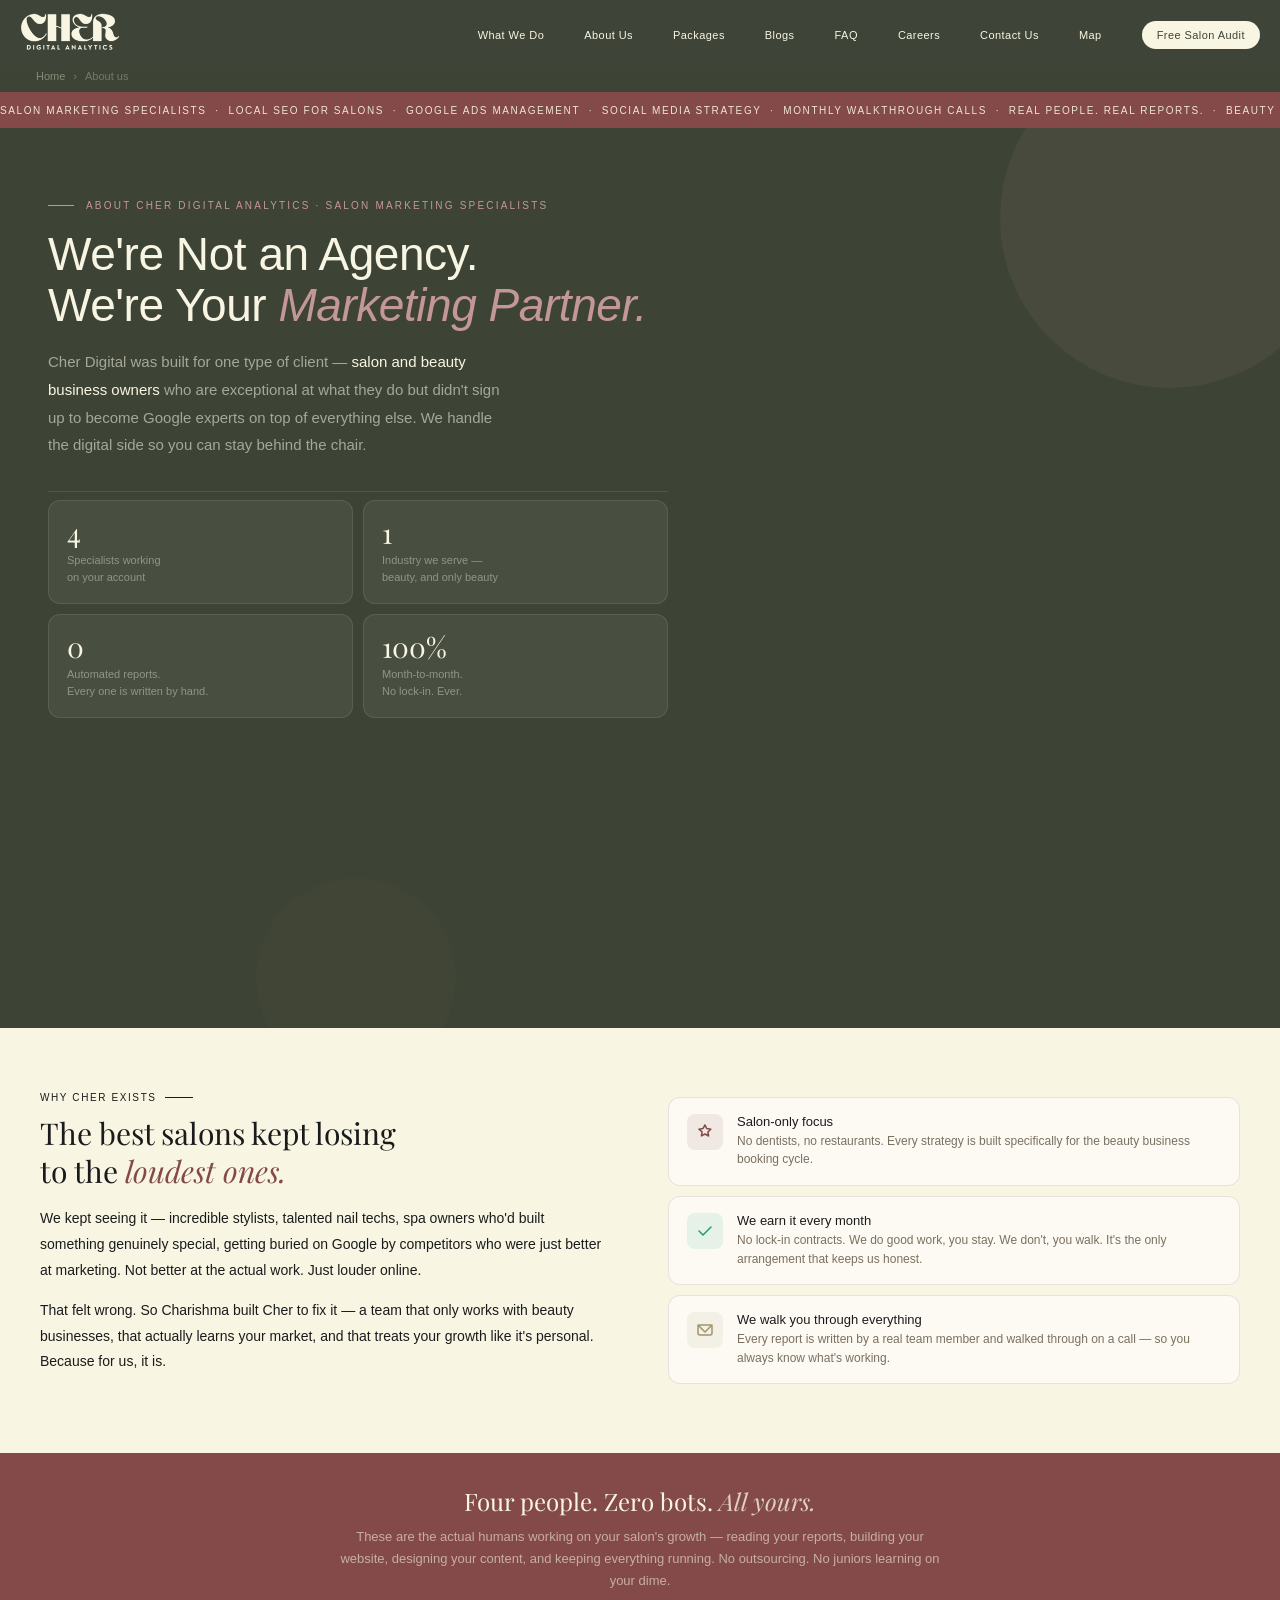
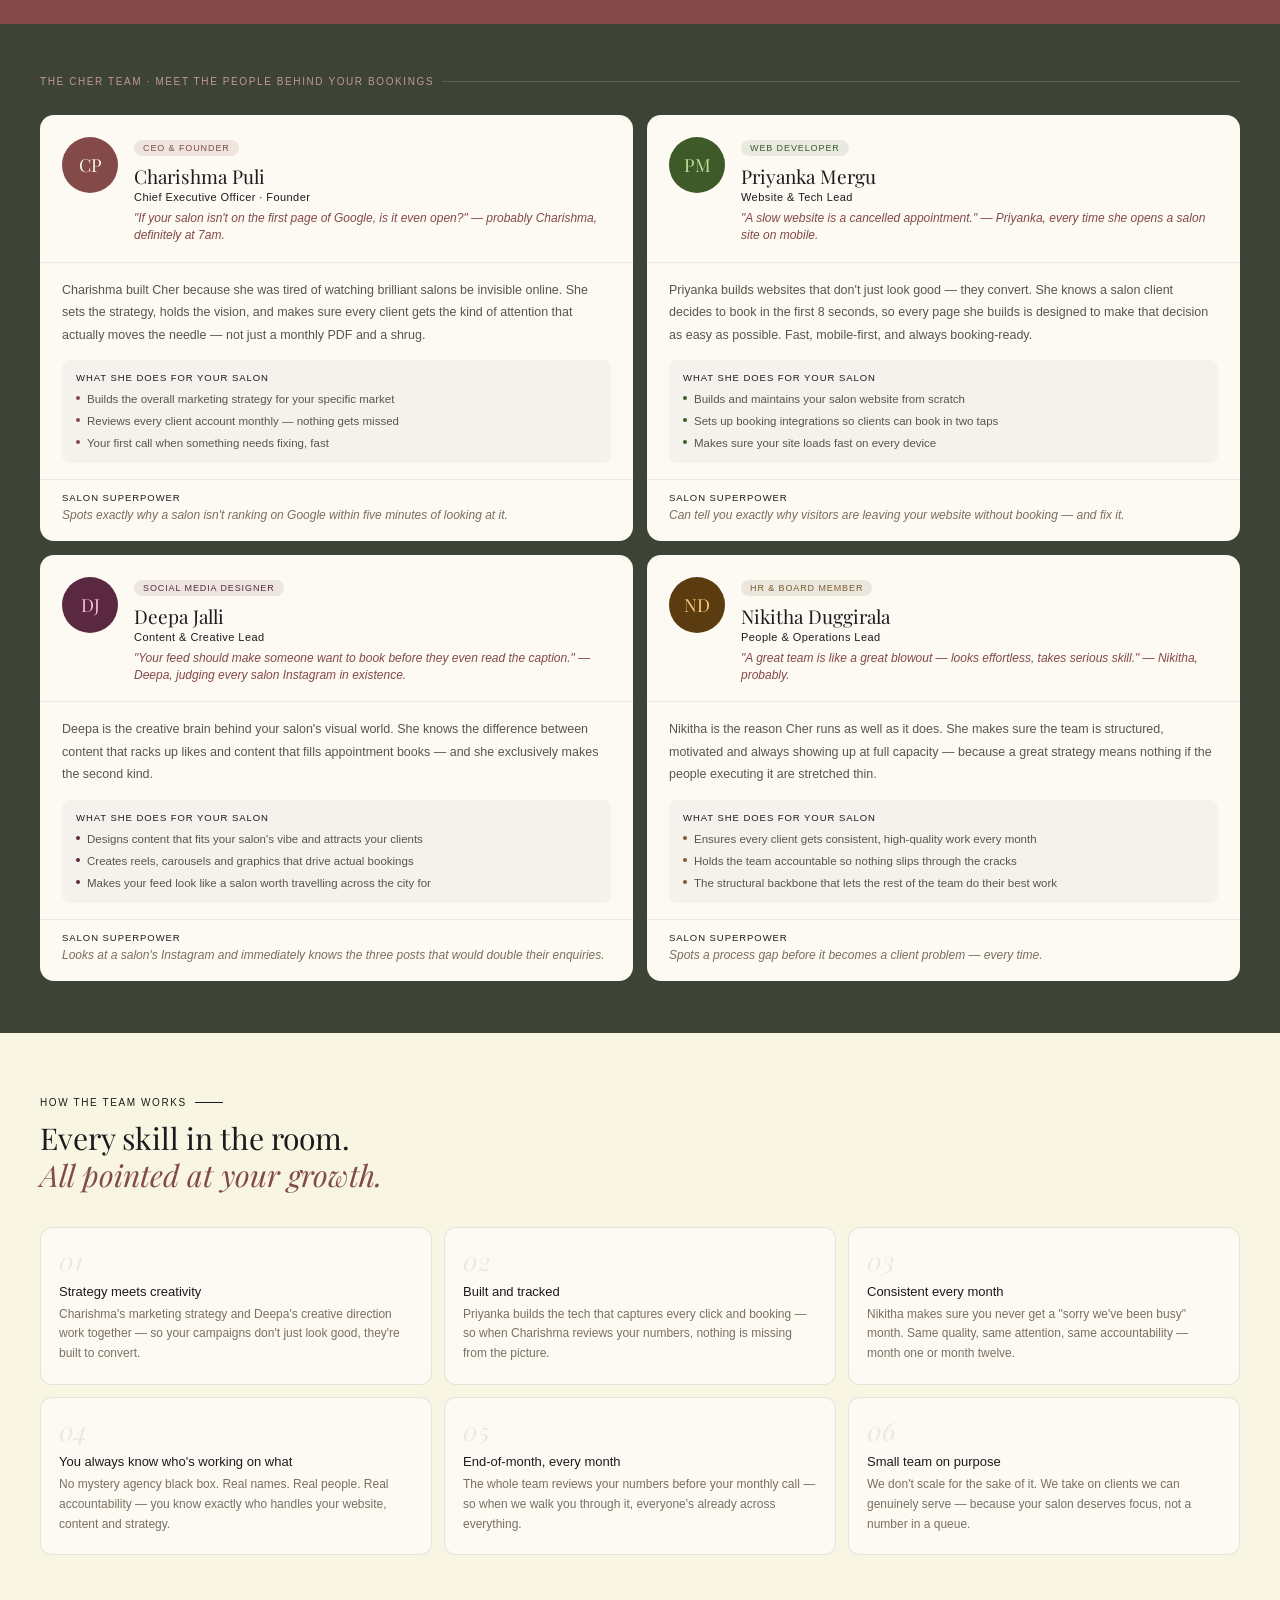
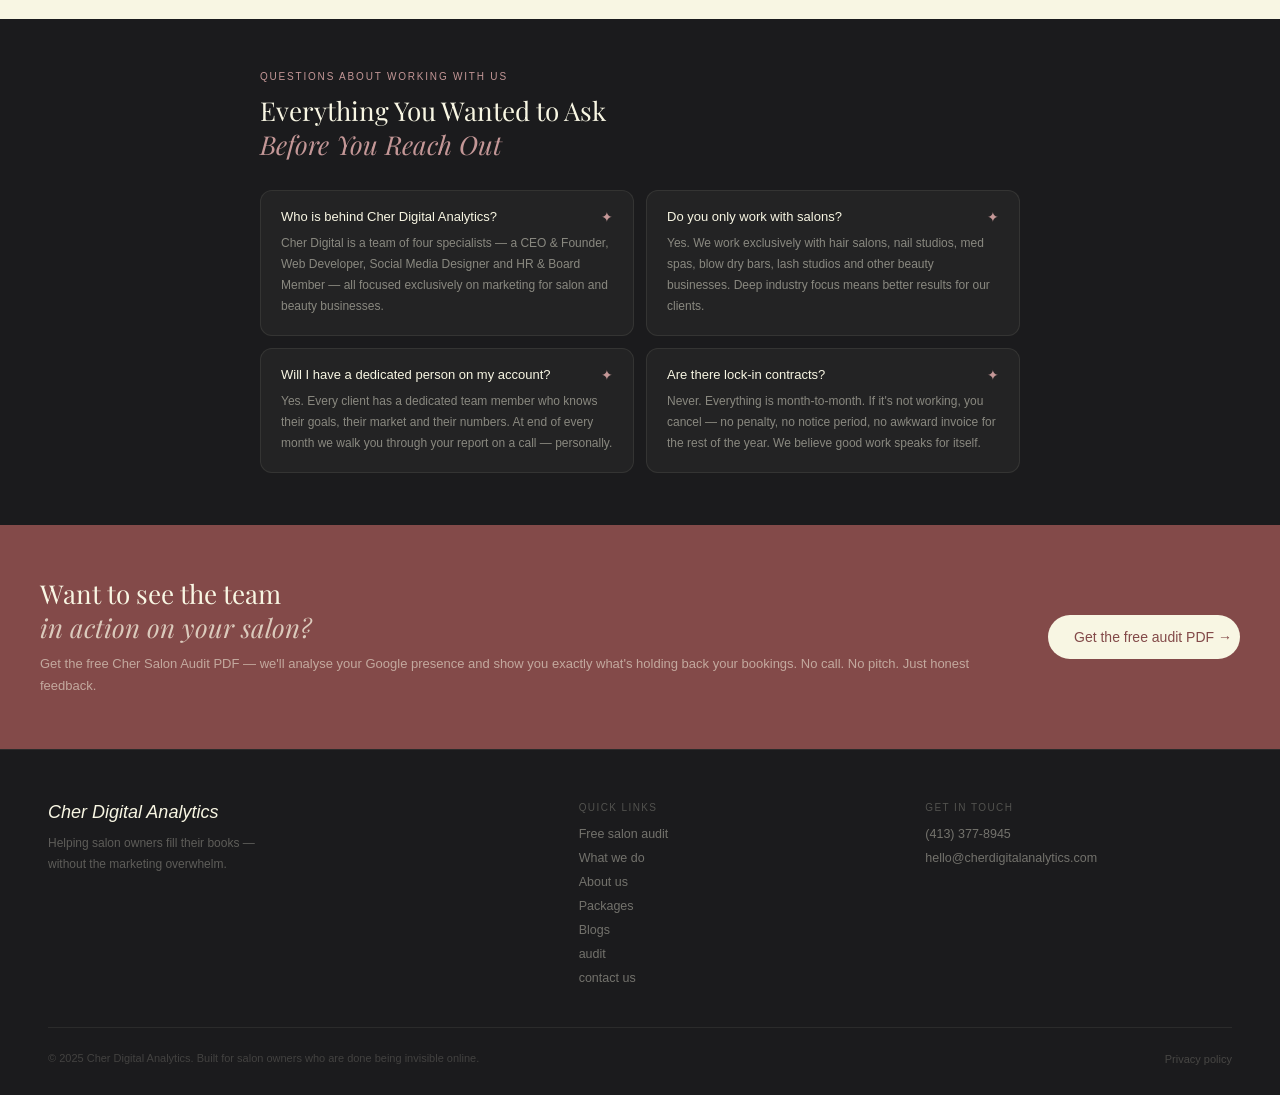
==== commit 6618d5c6: "Add files via upload" ====
--- a/about_page_final.html
+++ b/about_page_final.html
@@ -152,6 +152,9 @@
 .cta-left p { font-size: 13px; color: rgba(248,246,227,.55); line-height: 1.7; }
 .cta-btn { display: inline-flex; align-items: center; gap: 10px; background: var(--ivory); color: var(--cord); font-size: 14px; font-weight: 500; padding: 14px 26px; border-radius: 50px; border: none; cursor: pointer; font-family: inherit; transition: all .2s; text-decoration: none; white-space: nowrap; flex-shrink: 0; width: 16% !important; }
 .cta-btn:hover { background: #F0E8D4; transform: translateY(-1px); }
+@media(max-width:600px) {
+  .cta-btn { width: 100% !important; }
+}
 
 
 </style>
@@ -462,7 +465,7 @@
     <h2>Want to see the team<br><em>in action on your salon?</em></h2>
     <p>Get the free Cher Salon Audit PDF — we'll analyse your Google presence and show you exactly what's holding back your bookings. No call. No pitch. Just honest feedback.</p>
   </div>
-  <a href="/free-audit" class="cta-btn">Get the free audit PDF →</a>
+  <a href="free_audit_page.html" class="cta-btn">Get the free audit PDF →</a>
 </div>
 
 <!-- FOOTER -->
@@ -481,14 +484,15 @@
       <a class="flink" href="packages_page_final.html">Packages</a>
       <a class="flink" href="blog_page_seo.html">Blogs</a>
       <a class="flink" href="free_audit_page.html">audit</a>
-      <a class="flink" href="careers_page.html">career</a>
-       <a class="flink" href="directory_page_seo.html">Map</a>
+      <!-- <a class="flink" href="careers_page.html">career</a> -->
+       <!-- <a class="flink" href="directory_page_seo.html">Map</a> -->
       <a class="flink" href="consultation_page.html">contact us</a>
     </div>
     <div>
+      
       <div class="fcl">Get in touch</div>
-      <div class="fci">(413) 377-8945</div>
-      <div class="fci">hello@cherdigitalanalytics.com</div>
+      <div class="fci"><a href="tel:+(413) 377-8945">(413) 377-8945</a></div>
+      <div class="fci"><a href="mailto:hello@cherdigitalanalytics.com" class="__cf_email__">hello@cherdigitalanalytics.com</a></div>
     </div>
   </div>
   <div class="footer-bottom">
--- a/css/styles.css
+++ b/css/styles.css
@@ -487,10 +487,10 @@
 .what-section { padding: 72px 48px; background: var(--ivory); }
 .s-eyebrow {
   font-size: 10px; font-weight: 500; letter-spacing: 0.18em;
-  text-transform: uppercase; color: #9B8E82; margin-bottom: 14px;
+  text-transform: uppercase; color: #1B1B1D; margin-bottom: 14px;
   display: flex; align-items: center; gap: 10px;
 }
-.s-eyebrow::after { content: ''; width: 32px; height: 0.5px; background: #9B8E82; }
+.s-eyebrow::after { content: ''; width: 32px; height: 0.5px; background-color: #1B1B1D; }
 .what-section h2 {
   font-family: 'Playfair Display', Georgia, serif;
   font-size: 36px; font-weight: 400; color: var(--black);
@@ -633,8 +633,8 @@
 /* ── SOCIALS — THE GOOD BIT ── */
 .socials-section { background: var(--ivory); padding: 72px 48px; }
 .socials-inner { display: grid; grid-template-columns: 1fr 1fr; gap: 56px; align-items: center; }
-.socials-left .s-eyebrow { color: #9B8E82; }
-.socials-left .s-eyebrow::after { background: #9B8E82; }
+.socials-left .s-eyebrow { color: #1B1B1D; }
+.socials-left .s-eyebrow::after { background-color: #1B1B1D; }
 .socials-left h2 {
   font-family: 'Playfair Display', Georgia, serif;
   font-size: 34px; font-weight: 400; color: var(--black);
@@ -643,7 +643,7 @@
 .socials-left h2 em { font-style: italic; color: var(--cord); }
 .socials-left p { font-size: 14px; color: #6B6054; line-height: 1.85; margin-bottom: 8px; }
 .socials-left .sub-note {
-  font-size: 12px; color: #9B8E82; line-height: 1.65;
+  font-size: 12px; color: #1B1B1D; line-height: 1.65;
   font-style: italic; margin-bottom: 32px;
 }
 .social-cards { display: flex; flex-direction: column; gap: 10px; }
@@ -662,7 +662,7 @@
 .social-icon svg { width: 20px; height: 20px; fill: var(--ivory); }
 .social-card-text { flex: 1; }
 .social-card-name { font-size: 13px; font-weight: 500; color: var(--black); margin-bottom: 2px; }
-.social-card-desc { font-size: 11.5px; color: #9B8E82; line-height: 1.4; }
+.social-card-desc { font-size: 11.5px; color: #1B1B1D; line-height: 1.4; }
 .social-card-arrow { font-size: 16px; color: rgba(27,27,29,0.2); transition: color 0.2s; }
 .social-card:hover .social-card-arrow { color: var(--cord); }
 
@@ -734,7 +734,7 @@
 .footer-col-label { font-size: 10px; font-weight: 500; letter-spacing: 0.12em; text-transform: uppercase; color: rgba(248,246,227,0.28); margin-bottom: 14px; }
 .footer-link { font-size: 12px; color: rgba(248,246,227,0.42); display: block; margin-bottom: 9px; text-decoration: none; transition: color 0.15s; }
 .footer-link:hover { color: var(--rosy); }
-.footer-contact-item { font-size: 12px; color: rgba(248,246,227,0.42); margin-bottom: 9px; }
+.footer-contact-item a{ font-size: 12px; color: rgba(248,246,227,0.42); margin-bottom: 9px;text-decoration: none; }
 .footer-bottom { border-top: 0.5px solid rgba(248,246,227,0.07); padding-top: 22px; display: flex; justify-content: space-between; align-items: center; gap: 20px; }
 .footer-bottom p { font-size: 11px; color: rgba(248,246,227,0.18); line-height: 1.6; }
 .footer-privacy { font-size: 11px; color: rgba(248,246,227,0.22); text-decoration: none; transition: color 0.15s; white-space: nowrap; }
@@ -792,11 +792,15 @@
   cursor: default;
   -webkit-tap-highlight-color: transparent;
   outline: none;
-}
-
-/* Menu open (checked) ayinappudu matrame overlay kanipinchali */
+  pointer-events: none;
+}
+
+
+/* Menu open (checked)  */
 #nav-check:checked ~ .nav-closer-overlay {
   display: block;
+  pointer-events: auto
+  ;
 }
 
 /* --- MOBILE RESPONSIVE LOGIC --- */
@@ -901,8 +905,8 @@
 /* ── COMPARISON TABLE SECTION ── */
 .compare-section { background: var(--ivory); padding: 80px 48px; }
 .cs-top { margin-bottom: 52px; display: grid; grid-template-columns: 1fr 1fr; gap: 48px; align-items: end; }
-.cs-left .s-ey { font-size: 10px; font-weight: 500; letter-spacing: .2em; text-transform: uppercase; color: #9B8E82; margin-bottom: 14px; display: flex; align-items: center; gap: 10px; }
-.s-ey::after { content: ''; width: 28px; height: .5px; background: #9B8E82; }
+.cs-left .s-ey { font-size: 10px; font-weight: 500; letter-spacing: .2em; text-transform: uppercase; color: #1B1B1D; margin-bottom: 14px; display: flex; align-items: center; gap: 10px; }
+.s-ey::after { content: ''; width: 28px; height: .5px; background-color: #1B1B1D; }
 .cs-left h2 { font-family: var(--serif); font-size: 38px; font-weight: 400; color: var(--black); line-height: 1.15; }
 .cs-left h2 em { font-style: italic; color: var(--cord); }
 .cs-right p { font-size: 14px; font-weight: 300; color: #6B6054; line-height: 1.88; }
@@ -912,7 +916,7 @@
 .compare-table { width: 100%; border-collapse: collapse; }
 .ct-head { display: grid; grid-template-columns: 200px repeat(4, minmax(0,1fr)); gap: 0; margin-bottom: 0; }
 .ct-head-cell { padding: 14px 18px; font-size: 11px; font-weight: 500; letter-spacing: .08em; text-transform: uppercase; text-align: center; color: rgba(248,246,227,.6); background: var(--black); }
-.ct-head-cell:first-child { background: transparent; text-align: left; color: #9B8E82; font-size: 10px; letter-spacing: .12em; border-radius: 0; }
+.ct-head-cell:first-child { background: transparent; text-align: left; color: #1B1B1D; font-size: 10px; letter-spacing: .12em; border-radius: 0; }
 .ct-head-cell.cher-col { background: var(--cord); color: var(--ivory); border-radius: 12px 12px 0 0; }
 .ct-head-cell.cher-col .col-badge { font-size: 9px; font-weight: 500; background: rgba(248,246,227,.15); color: rgba(248,246,227,.8); border-radius: 20px; padding: 2px 8px; display: inline-block; margin-top: 4px; letter-spacing: .06em; text-transform: none; }
 
@@ -933,7 +937,7 @@
 .maybe { display: flex; align-items: center; gap: 6px; font-size: 11.5px; font-weight: 500; color: var(--meh); }
 .maybe::before { content: ''; width: 7px; height: 7px; border-radius: 50%; background: var(--meh); flex-shrink: 0; }
 .row-label { font-size: 12px; color: var(--black); line-height: 1.4; }
-.row-sub { font-size: 11px; color: #9B8E82; font-weight: 300; margin-top: 2px; }
+.row-sub { font-size: 11px; color: #1B1B1D; font-weight: 300; margin-top: 2px; }
 
 /* ── AI SEARCH USP SECTION ── */
 .ai-section { background: var(--black); padding: 88px 48px; position: relative; overflow: hidden; }
@@ -989,10 +993,10 @@
 .pc-name { font-family: var(--serif); font-size: 20px; font-weight: 400; line-height: 1.2; margin-bottom: 6px; }
 .pc-tagline { font-size: 12px; font-weight: 300; line-height: 1.55; }
 .pc-body { padding: 16px 20px; border-top: .5px solid rgba(27,27,29,.08); }
-.pc-best-label { font-size: 9.5px; font-weight: 500; letter-spacing: .12em; text-transform: uppercase; color: #9B8E82; margin-bottom: 10px; }
+.pc-best-label { font-size: 9.5px; font-weight: 500; letter-spacing: .12em; text-transform: uppercase; color: #1B1B1D; margin-bottom: 10px; }
 .pc-best-items { display: flex; flex-direction: column; gap: 6px; }
 .pc-item { font-size: 12px; font-weight: 300; color: #5C5448; line-height: 1.45; display: flex; gap: 8px; }
-.pc-item::before { content: '·'; color: #9B8E82; flex-shrink: 0; margin-top: 0; }
+.pc-item::before { content: '·'; color: #1B1B1D; flex-shrink: 0; margin-top: 0; }
 .pc-warning { margin-top: 12px; padding: 10px 12px; border-radius: 8px; font-size: 11.5px; font-weight: 400; line-height: 1.5; }
 
 /* card colour schemes */
@@ -1027,7 +1031,7 @@
 /* ── OBJECTIONS ── */
 .objections { background: var(--ivory); padding: 80px 48px; }
 .obj-header { margin-bottom: 48px; }
-.obj-header .s-ey { font-size: 10px; font-weight: 500; letter-spacing: .2em; text-transform: uppercase; color: #9B8E82; margin-bottom: 14px; display: flex; align-items: center; gap: 10px; }
+.obj-header .s-ey { font-size: 10px; font-weight: 500; letter-spacing: .2em; text-transform: uppercase; color: #1B1B1D; margin-bottom: 14px; display: flex; align-items: center; gap: 10px; }
 .obj-header h2 { font-family: var(--serif); font-size: 36px; font-weight: 400; color: var(--black); line-height: 1.2; }
 .obj-header h2 em { font-style: italic; color: var(--cord); }
 .obj-grid { display: grid; grid-template-columns: repeat(3, minmax(0,1fr)); gap: 14px; }
@@ -1123,8 +1127,8 @@
 
 /* WHY WE EXIST */
 .why-section { background: var(--ivory); padding: 64px 40px; display: grid; grid-template-columns: 1fr 1fr; gap: 56px; align-items: center; }
-.s-ey { font-size: 10px; font-weight: 500; letter-spacing: .16em; text-transform: uppercase; color: #9B8E82; margin-bottom: 12px; display: flex; align-items: center; gap: 8px; }
-.s-ey::after { content: ''; width: 28px; height: .5px; background: #9B8E82; }
+.s-ey { font-size: 10px; font-weight: 500; letter-spacing: .16em; text-transform: uppercase; color: #1B1B1D; margin-bottom: 12px; display: flex; align-items: center; gap: 8px; }
+.s-ey::after { content: ''; width: 28px; height: .5px; background-color: #1B1B1D; }
 .why-section h2 { font-family: 'Playfair Display', Georgia, serif; font-size: 30px; font-weight: 400; color: var(--black); line-height: 1.25; margin-bottom: 16px; }
 .why-section h2 em { font-style: italic; color: var(--cord); }
 .why-section p { font-size: 14px; color: #1B1B1D; line-height: 1.85; margin-bottom: 14px; }
@@ -1170,7 +1174,7 @@
 .rb-hr { background: rgba(90,60,16,.1); color: #7A5A30; }
 
 .tc-name { font-family: 'Playfair Display', Georgia, serif; font-size: 19px; font-weight: 400; color: var(--black); margin-bottom: 2px; }
-.tc-title { font-size: 11px; color: #9B8E82; letter-spacing: .04em; }
+.tc-title { font-size: 11px; color: #1B1B1D; letter-spacing: .04em; }
 .tc-pun { font-size: 12px; color: var(--cord); font-style: italic; margin-top: 7px; line-height: 1.4; }
 
 .tc-body { padding: 16px 22px; flex: 1; }
@@ -1178,13 +1182,13 @@
 .tc-bio em { font-style: italic; color: var(--black); }
 
 .tc-does { background: rgba(27,27,29,.03); border-radius: 8px; padding: 12px 14px; }
-.tc-does-label { font-size: 9.5px; font-weight: 500; letter-spacing: .1em; text-transform: uppercase; color: #9B8E82; margin-bottom: 8px; }
+.tc-does-label { font-size: 9.5px; font-weight: 500; letter-spacing: .1em; text-transform: uppercase; color: #1B1B1D; margin-bottom: 8px; }
 .tc-does-item { display: flex; gap: 7px; align-items: flex-start; margin-bottom: 6px; font-size: 11.5px; color: #5C5448; line-height: 1.4; }
 .tc-does-item:last-child { margin-bottom: 0; }
 .tc-dot { width: 4px; height: 4px; border-radius: 50%; margin-top: 5px; flex-shrink: 0; }
 
 .tc-foot { padding: 12px 22px 16px; border-top: .5px solid rgba(27,27,29,.07); }
-.tc-sp-label { font-size: 9.5px; font-weight: 500; letter-spacing: .1em; text-transform: uppercase; color: #9B8E82; margin-bottom: 4px; }
+.tc-sp-label { font-size: 9.5px; font-weight: 500; letter-spacing: .1em; text-transform: uppercase; color: #1B1B1D; margin-bottom: 4px; }
 .tc-sp { font-size: 12px; color: #7A7060; font-style: italic; line-height: 1.45; }
 
 /* HOW WE WORK TOGETHER */
@@ -1281,7 +1285,7 @@
 .section-hd h2 { font-family: 'Playfair Display', Georgia, serif; font-size: 20px; font-weight: 400; color: var(--black); }
 .section-hd h2 em { font-style: italic; color: var(--cord); }
 .section-hd-line { flex: 1; height: 0.5px; background: rgba(27,27,29,0.1); }
-.section-hd-count { font-size: 11px; color: #9B8E82; background: rgba(27,27,29,0.05); padding: 3px 10px; border-radius: 20px; }
+.section-hd-count { font-size: 11px; color: #1B1B1D; background: rgba(27,27,29,0.05); padding: 3px 10px; border-radius: 20px; }
 
 /* FEATURED ARTICLE */
 .featured-article { background: var(--card); border: 1px solid rgba(27,27,29,0.09); border-radius: 18px; overflow: hidden; display: grid; grid-template-columns: 1fr 1fr; margin-bottom: 36px; text-decoration: none; transition: transform 0.2s, box-shadow 0.2s; }
@@ -1292,13 +1296,13 @@
 .featured-badge { position: absolute; top: 18px; left: 18px; z-index: 2; background: var(--cord); color: var(--ivory); font-size: 9px; font-weight: 500; letter-spacing: 0.12em; text-transform: uppercase; padding: 4px 11px; border-radius: 20px; }
 .fa-body { padding: 28px 26px 24px; display: flex; flex-direction: column; }
 .fa-cat { font-size: 10px; font-weight: 500; letter-spacing: 0.14em; text-transform: uppercase; color: var(--cord); margin-bottom: 10px; display: flex; align-items: center; gap: 6px; }
-.fa-cat span { color: #9B8E82; font-weight: 400; letter-spacing: 0; text-transform: none; }
+.fa-cat span { color: #1B1B1D; font-weight: 400; letter-spacing: 0; text-transform: none; }
 .fa-body h2 { font-family: 'Playfair Display', Georgia, serif; font-size: 22px; font-weight: 400; color: var(--black); line-height: 1.3; margin-bottom: 12px; }
 .fa-body p { font-size: 13px; color: #6B6054; line-height: 1.8; margin-bottom: 20px; flex: 1; }
 .fa-meta { display: flex; align-items: center; justify-content: space-between; padding-top: 16px; border-top: 0.5px solid rgba(27,27,29,0.07); }
 .author-chip { display: flex; align-items: center; gap: 8px; }
 .author-av { width: 30px; height: 30px; border-radius: 50%; background: var(--cord); display: flex; align-items: center; justify-content: center; font-size: 10px; font-weight: 500; color: var(--ivory); flex-shrink: 0; }
-.author-info { font-size: 11px; color: #9B8E82; line-height: 1.4; }
+.author-info { font-size: 11px; color: #1B1B1D; line-height: 1.4; }
 .author-info strong { font-weight: 500; color: #6B6054; display: block; }
 .read-btn { display: inline-flex; align-items: center; gap: 6px; font-size: 12px; font-weight: 500; color: var(--cord); transition: gap 0.15s; }
 .read-btn:hover { gap: 9px; }
@@ -1329,7 +1333,7 @@
 .bc-body h3 { font-family: 'Playfair Display', Georgia, serif; font-size: 15.5px; font-weight: 400; color: var(--black); line-height: 1.35; margin-bottom: 9px; flex: 1; }
 .bc-body p { font-size: 12px; color: #6B6054; line-height: 1.65; margin-bottom: 14px; }
 .bc-footer { display: flex; align-items: center; justify-content: space-between; padding-top: 11px; border-top: 0.5px solid rgba(27,27,29,0.06); }
-.bc-date { font-size: 11px; color: #9B8E82; }
+.bc-date { font-size: 11px; color: #1B1B1D; }
 .bc-time { font-size: 11px; color: var(--cord); font-weight: 500; }
 
 /* LIST POSTS */
@@ -1340,7 +1344,7 @@
 .lp-content { flex: 1; }
 .lp-cat { font-size: 10px; font-weight: 500; letter-spacing: 0.12em; text-transform: uppercase; color: var(--cord); margin-bottom: 5px; }
 .lp-content h3 { font-size: 14px; font-weight: 500; color: var(--black); line-height: 1.4; margin-bottom: 4px; }
-.lp-content p { font-size: 12px; color: #9B8E82; line-height: 1.5; }
+.lp-content p { font-size: 12px; color: #1B1B1D; line-height: 1.5; }
 .lp-meta { font-size: 11px; color: #B0A898; margin-top: 6px; }
 .lp-arrow { font-size: 16px; color: rgba(27,27,29,0.15); flex-shrink: 0; margin-top: 3px; transition: color 0.15s, transform 0.15s; }
 .list-post:hover .lp-arrow { color: var(--cord); transform: translateX(3px); }
@@ -1349,7 +1353,7 @@
 .pagination { display: flex; align-items: center; justify-content: center; gap: 8px; margin-top: 8px; }
 .page-btn { width: 36px; height: 36px; display: flex; align-items: center; justify-content: center; border-radius: 8px; border: 1px solid rgba(27,27,29,0.12); font-size: 13px; font-weight: 500; color: #6B6054; cursor: pointer; text-decoration: none; transition: all 0.15s; background: var(--card); }
 .page-btn:hover, .page-btn.active { background: var(--cord); color: var(--ivory); border-color: var(--cord); }
-.page-btn.dots { border: none; background: transparent; color: #9B8E82; cursor: default; }
+.page-btn.dots { border: none; background: transparent; color: #1B1B1D; cursor: default; }
 .page-btn.next { width: auto; padding: 0 16px; gap: 6px; display: flex; align-items: center; }
 
 /* ═══ SIDEBAR ═══ */
@@ -1359,7 +1363,7 @@
 .s-card-hd { padding: 15px 18px 12px; border-bottom: 0.5px solid rgba(27,27,29,0.07); }
 .s-card-hd h3 { font-family: 'Playfair Display', Georgia, serif; font-size: 15px; font-weight: 400; color: var(--black); }
 .s-card-hd h3 em { font-style: italic; color: var(--cord); }
-.s-card-hd p { font-size: 11px; color: #9B8E82; margin-top: 2px; line-height: 1.4; }
+.s-card-hd p { font-size: 11px; color: #1B1B1D; margin-top: 2px; line-height: 1.4; }
 .s-card-body { padding: 14px 18px 16px; }
 
 /* Audit CTA card */
@@ -1381,8 +1385,8 @@
 .topic-left { display: flex; align-items: center; gap: 9px; }
 .topic-dot { width: 6px; height: 6px; border-radius: 50%; flex-shrink: 0; }
 .topic-name { font-size: 12.5px; color: var(--black); }
-.topic-desc { font-size: 11px; color: #9B8E82; margin-top: 1px; }
-.topic-badge { font-size: 10px; color: #9B8E82; background: rgba(27,27,29,0.05); padding: 2px 8px; border-radius: 20px; flex-shrink: 0; }
+.topic-desc { font-size: 11px; color: #1B1B1D; margin-top: 1px; }
+.topic-badge { font-size: 10px; color: #1B1B1D; background: rgba(27,27,29,0.05); padding: 2px 8px; border-radius: 20px; flex-shrink: 0; }
 
 /* Popular posts */
 .popular-item { display: flex; gap: 12px; align-items: flex-start; padding: 10px 0; border-bottom: 0.5px solid rgba(27,27,29,0.06); text-decoration: none; transition: opacity 0.15s; }
@@ -1390,7 +1394,7 @@
 .popular-item:hover { opacity: 0.72; }
 .pop-num { font-family: 'Playfair Display', Georgia, serif; font-size: 20px; font-style: italic; color: rgba(27,27,29,0.1); min-width: 22px; line-height: 1; margin-top: 1px; flex-shrink: 0; }
 .pop-title { font-size: 12px; font-weight: 500; color: var(--black); line-height: 1.4; margin-bottom: 3px; }
-.pop-cat { font-size: 11px; color: #9B8E82; }
+.pop-cat { font-size: 11px; color: #1B1B1D; }
 
 /* Newsletter */
 .nl-card { background: var(--cord); border-radius: 14px; padding: 22px 18px; }
@@ -1543,8 +1547,8 @@
 .bottom-cta-left h3 { font-family: Georgia, serif; font-size: 17px; font-weight: 400; color: #2C2A20; margin-bottom: 5px; }
 .bottom-cta-left p { font-size: 12px; color: #7A7060; line-height: 1.65; }
 .bottom-cta-left p em { color: #9B9080; font-style: italic; }
-.bottom-cta-btn { background: #3d4436; color: #F2EDE0; font-size: 13px; font-weight: 500; padding: 11px 20px; border-radius: 6px; border: none; cursor: pointer; font-family: inherit; white-space: nowrap; flex-shrink: 0; transition: background 0.15s; }
-.bottom-cta-btn:hover { background: #2a2c1f; }
+.bottom-cta-btn a { background: #3d4436; color: #F2EDE0; font-size: 13px;text-decoration: none; font-weight: 500; padding: 11px 20px; border-radius: 6px; border: none; cursor: pointer; font-family: inherit; white-space: nowrap; flex-shrink: 0; transition: background 0.15s; }
+.bottom-cta-btn a:hover { background: #2a2c1f; }
 
 
 @media (max-width: 768px) {
@@ -1654,7 +1658,7 @@
   font-weight: 500;
   letter-spacing: .18em;
   text-transform: uppercase;
-  color: #9B8E82;
+  color: #1B1B1D;
   margin-bottom: 10px;
   display: flex;
   align-items: center;
@@ -1746,7 +1750,7 @@
 .cp-note {
   font-size: 11px;
   font-weight: 300;
-  color: #9B8E82;
+  color: #1B1B1D;
   text-align: center;
   margin-top: 12px;
   font-family: -apple-system, BlinkMacSystemFont, 'Segoe UI', sans-serif;
@@ -1820,7 +1824,7 @@
 .cp-bottom-text {
   font-size: 11px;
   font-weight: 300;
-  color: #9B8E82;
+  color: #1B1B1D;
   font-family: -apple-system, BlinkMacSystemFont, 'Segoe UI', sans-serif;
 }
 .cp-bottom-link {
@@ -1889,8 +1893,8 @@
 /* JOB LISTINGS */
 .listings { padding: 56px 48px 72px; }
 .listings-header { display: flex; align-items: center; justify-content: space-between; margin-bottom: 36px; }
-.lh-title { font-size: 10px; font-weight: 500; letter-spacing: .2em; text-transform: uppercase; color: #9B8E82; display: flex; align-items: center; gap: 10px; }
-.lh-title::after { content: ''; width: 32px; height: .5px; background: #9B8E82; }
+.lh-title { font-size: 10px; font-weight: 500; letter-spacing: .2em; text-transform: uppercase; color: #1B1B1D; display: flex; align-items: center; gap: 10px; }
+.lh-title::after { content: ''; width: 32px; height: .5px; background-color: #1B1B1D; }
 .lh-badge { font-size: 11px; color: var(--cord); background: rgba(131,74,73,.08); border: .5px solid rgba(131,74,73,.15); border-radius: 20px; padding: 4px 12px; font-weight: 500; }
 
 /* JOB CARD */
@@ -1906,14 +1910,14 @@
 .tag-remote { background: rgba(61,68,54,.1); color: var(--olive); }
 .tag-india { background: rgba(27,27,29,.06); color: #6B6054; }
 .jc-title { font-family: var(--serif); font-size: 26px; font-weight: 400; color: var(--black); line-height: 1.2; margin-bottom: 6px; }
-.jc-subtitle { font-size: 13px; font-weight: 300; color: #9B8E82; }
+.jc-subtitle { font-size: 13px; font-weight: 300; color: #1B1B1D; }
 .jc-apply-top { display: flex; flex-direction: column; align-items: flex-end; gap: 8px; }
 .jc-salary { font-family: var(--serif); font-size: 20px; font-weight: 400; font-style: italic; color: var(--cord); white-space: nowrap; }
-.jc-start { font-size: 11px; font-weight: 300; color: #9B8E82; text-align: right; }
+.jc-start { font-size: 11px; font-weight: 300; color: #1B1B1D; text-align: right; }
 
 .jc-body { padding: 24px 28px; }
 .jc-grid { display: grid; grid-template-columns: 1fr 1fr; gap: 24px; margin-bottom: 24px; }
-.jc-block-label { font-size: 9.5px; font-weight: 500; letter-spacing: .14em; text-transform: uppercase; color: #9B8E82; margin-bottom: 10px; }
+.jc-block-label { font-size: 9.5px; font-weight: 500; letter-spacing: .14em; text-transform: uppercase; color: #1B1B1D; margin-bottom: 10px; }
 .jc-list { list-style: none; display: flex; flex-direction: column; gap: 6px; }
 .jc-list li { font-size: 12.5px; font-weight: 300; color: #5C5448; line-height: 1.5; display: flex; gap: 9px; align-items: flex-start; }
 .jc-list li::before { content: ''; width: 4px; height: 4px; border-radius: 50%; background: var(--cord); margin-top: 6px; flex-shrink: 0; }
@@ -1927,8 +1931,8 @@
 
 .jc-footer { padding: 18px 28px; border-top: .5px solid rgba(27,27,29,.07); background: rgba(27,27,29,.02); display: flex; align-items: center; justify-content: space-between; gap: 16px; }
 .jc-footer-meta { display: flex; gap: 20px; flex-wrap: wrap; }
-.jfm-item { font-size: 11px; font-weight: 300; color: #9B8E82; display: flex; align-items: center; gap: 6px; }
-.jfm-item svg { width: 13px; height: 13px; fill: none; stroke: #9B8E82; stroke-width: 1.5; stroke-linecap: round; stroke-linejoin: round; flex-shrink: 0; }
+.jfm-item { font-size: 11px; font-weight: 300; color: #1B1B1D; display: flex; align-items: center; gap: 6px; }
+.jfm-item svg { width: 13px; height: 13px; fill: none; str1B1B#1B1B1D; stroke-width: 1.5; stroke-linecap: round; stroke-linejoin: round; flex-shrink: 0; }
 .apply-btn { display: inline-flex; align-items: center; gap: 10px; background: var(--cord); color: var(--ivory); font-size: 13px; font-weight: 500; padding: 12px 24px; border-radius: 40px; border: none; cursor: pointer; font-family: var(--sans); transition: all .2s; text-decoration: none; white-space: nowrap; flex-shrink: 0; }
 .apply-btn:hover { background: #6e3c3b; transform: translateY(-1px); }
 .apply-btn-arr { width: 22px; height: 22px; background: rgba(248,246,227,.15); border-radius: 50%; display: flex; align-items: center; justify-content: center; transition: transform .2s; }
@@ -1978,7 +1982,7 @@
 .fcl { font-size: 10px; font-weight: 500; letter-spacing: .14em; text-transform: uppercase; color: rgba(248,246,227,.25); margin-bottom: 14px; }
 .flink { font-size: 12.5px; font-weight: 300; color: rgba(248,246,227,.4); display: block; margin-bottom: 10px; text-decoration: none; transition: color .15s; }
 .flink:hover { color: var(--rosy); }
-.fci { font-size: 12.5px; font-weight: 300; color: rgba(248,246,227,.4); margin-bottom: 10px; }
+.fci a{ font-size: 12.5px; font-weight: 300; color: rgba(248,246,227,.4); margin-bottom: 10px; text-decoration: none; }
 .fb { border-top: .5px solid rgba(248,246,227,.07); padding-top: 22px; display: flex; justify-content: space-between; align-items: center; }
 .fb p { font-size: 11px; font-weight: 300; color: rgba(248,246,227,.17); }
 .fp2 { font-size: 11px; font-weight: 300; color: rgba(248,246,227,.2); text-decoration: none; }
@@ -2041,7 +2045,7 @@
 
 .cal-widget-wrap{flex:1;position:relative;}
 
-.cal-foot{padding:14px 30px 24px;display:flex;align-items:center;gap:7px;font-size:11px;font-weight:300;color:#9B8E82;}
+.cal-foot{padding:14px 30px 24px;display:flex;align-items:center;gap:7px;font-size:11px;font-weight:300;c1B1B#1B1B1D;}
 .cal-foot::before{content:'';width:6px;height:6px;border-radius:50%;background:#1D9E75;flex-shrink:0;}
 .cal-foot a{color:var(--cord);text-decoration:none;}
 .cal-foot a:hover{text-decoration:underline;}
@@ -2050,7 +2054,7 @@
 .booking-form{padding:24px 30px 20px;display:flex;flex-direction:column;gap:0;}
 .bf-row{display:grid;grid-template-columns:1fr 1fr;gap:10px;}
 .bf-group{margin-bottom:13px;}
-.bf-label{font-size:10px;font-weight:500;letter-spacing:.1em;text-transform:uppercase;color:#9B8E82;margin-bottom:6px;display:flex;align-items:center;gap:6px;}
+.bf-label{font-size:10px;font-weight:500;letter-spacing:.1em;text-transform:uppercase;c1B1B#1B1B1D;margin-bottom:6px;display:flex;align-items:center;gap:6px;}
 .bf-opt{font-size:9px;font-weight:400;letter-spacing:0;text-transform:none;color:#B0A898;}
 .bf-input{width:100%;padding:10px 13px;background:var(--ivory);border:1px solid #c49797; border-radius:8px;font-size:13px;font-weight:300;color:var(--black);font-family:var(--sans);outline:none;transition:border-color .2s;}
 .bf-input:focus{border-color:var(--cord);}
@@ -2061,7 +2065,7 @@
 .bf-arr{width:22px;height:22px;background:rgba(248,246,227,.15);border-radius:50%;display:flex;align-items:center;justify-content:center;flex-shrink:0;transition:transform .2s;}
 .bf-submit:hover .bf-arr{transform:translateX(3px);}
 .bf-arr svg{width:9px;height:9px;stroke:var(--ivory);}
-.bf-note{font-size:11px;font-weight:300;color:#9B8E82;text-align:center;margin-top:10px;}
+.bf-note{font-size:11px;font-weight:300;c1B1B#1B1B1D;text-align:center;margin-top:10px;}
 
 /* SUCCESS */
 .bf-success{padding:36px 28px 32px;display:flex;flex-direction:column;align-items:center;gap:10px;text-align:center;}
@@ -2070,7 +2074,7 @@
 .bf-success-title{font-family:var(--serif);font-size:22px;font-weight:400;color:var(--black);}
 .bf-success-title em{font-style:italic;color:var(--cord);}
 .bf-success-sub{font-size:13px;font-weight:300;color:#6B6054;line-height:1.7;max-width:340px;}
-.bf-success-contact{font-size:12px;font-weight:300;color:#9B8E82;margin-top:8px;}
+.bf-success-contact{font-size:12px;font-weight:300;c1B1B#1B1B1D;margin-top:8px;}
 .bf-success-contact a{color:var(--cord);text-decoration:none;font-weight:500;}
 .bf-success-contact a:hover{text-decoration:underline;}
 
@@ -2095,7 +2099,7 @@
 .sc:hover{transform:translateY(-2px);}
 .sc-icon{width:38px;height:38px;border-radius:10px;display:flex;align-items:center;justify-content:center;margin-bottom:14px;}
 .sc-icon svg{width:17px;height:17px;fill:none;stroke-width:1.6;stroke-linecap:round;stroke-linejoin:round;}
-.sc-n{font-size:9px;font-weight:500;letter-spacing:.14em;text-transform:uppercase;color:#9B8E82;margin-bottom:8px;}
+.sc-n{font-size:9px;font-weight:500;letter-spacing:.14em;text-transform:uppercase;c1B1B#1B1B1D;margin-bottom:8px;}
 .sc-t{font-size:14px;font-weight:500;color:var(--black);margin-bottom:8px;line-height:1.3;}
 .sc-d{font-size:12.5px;font-weight:300;color:#6B6054;line-height:1.7;}
 
@@ -2103,7 +2107,7 @@
 /* ═══ PACKAGES NUDGE ═══ */
 .pkg-nudge{background:var(--card);padding:0 48px;}
 .pkg-nudge-inner{border:.5px solid rgba(27,27,29,.1);border-radius:16px;padding:28px 32px;display:flex;align-items:center;justify-content:space-between;gap:32px;}
-.pn-ey{font-size:9.5px;font-weight:500;letter-spacing:.16em;text-transform:uppercase;color:#9B8E82;margin-bottom:7px;}
+.pn-ey{font-size:9.5px;font-weight:500;letter-spacing:.16em;text-transform:uppercase;c1B1B#1B1B1D;margin-bottom:7px;}
 .pn-title{font-family:var(--serif);font-size:20px;font-weight:400;color:var(--black);margin-bottom:6px;}
 .pn-title em{font-style:italic;color:var(--cord);}
 .pn-desc{font-size:13px;font-weight:300;color:#7A7060;line-height:1.65;max-width:520px;}
@@ -2118,10 +2122,10 @@
 .cr:last-child{border-right:none;}
 .cr-icon{width:36px;height:36px;border-radius:9px;background:rgba(131,74,73,.08);display:flex;align-items:center;justify-content:center;margin-bottom:12px;}
 .cr-icon svg{width:16px;height:16px;fill:none;stroke:var(--cord);stroke-width:1.7;stroke-linecap:round;stroke-linejoin:round;}
-.cr-lbl{font-size:9.5px;font-weight:500;letter-spacing:.14em;text-transform:uppercase;color:#9B8E82;margin-bottom:6px;}
+.cr-lbl{font-size:9.5px;font-weight:500;letter-spacing:.14em;text-transform:uppercase;color:#1B1B1D;margin-bottom:6px;}
 .cr-val{font-size:14px;font-weight:400;color:var(--black);margin-bottom:3px;text-decoration:none;display:block;transition:color .15s;}
 .cr-val:hover{color:var(--cord);}
-.cr-sub{font-size:11.5px;font-weight:300;color:#9B8E82;}
+.cr-sub{font-size:11.5px;font-weight:300;color:#1B1B1D;}
 
 
 
@@ -2241,7 +2245,7 @@
 .fb-card-sub { font-size: 12.5px; font-weight: 300; color: rgba(248,246,227,.5); line-height: 1.65; }
 .fb-card-body { padding: 28px; }
 .form-group { margin-bottom: 16px; }
-.form-label { font-size: 11px; font-weight: 500; letter-spacing: .08em; text-transform: uppercase; color: #9B8E82; margin-bottom: 7px; display: block; }
+.form-label { font-size: 11px; font-weight: 500; letter-spacing: .08em; text-transform: uppercase; color: #1B1B1D; margin-bottom: 7px; display: block; }
 .form-input {
   width: 100%; padding: 12px 14px;
   background: var(--ivory);
@@ -2267,7 +2271,7 @@
 .submit-arr { width: 24px; height: 24px; background: rgba(248,246,227,.15); border-radius: 50%; display: flex; align-items: center; justify-content: center; transition: transform .2s; }
 .submit-btn:hover .submit-arr { transform: translateX(3px); }
 .submit-arr svg { width: 10px; height: 10px; fill: none; stroke: var(--ivory); stroke-width: 2; stroke-linecap: round; stroke-linejoin: round; }
-.form-reassure { font-size: 11px; font-weight: 300; color: #9B8E82; text-align: center; margin-top: 12px; line-height: 1.5; }
+.form-reassure { font-size: 11px; font-weight: 300; color: #1B1B1D; text-align: center; margin-top: 12px; line-height: 1.5; }
 .form-divider { height: .5px; background: rgba(27,27,29,.07); margin: 20px 0; }
 .form-includes { display: flex; flex-direction: column; gap: 8px; }
 .fi-item { display: flex; align-items: center; gap: 9px; font-size: 12px; font-weight: 300; color: #6B6054; }
@@ -2290,8 +2294,8 @@
 
 /* ── WHO IT'S FOR ── */
 .for-section { background: var(--ivory); padding: 72px 48px; }
-.for-ey { font-size: 10px; font-weight: 500; letter-spacing: .2em; text-transform: uppercase; color: #9B8E82; margin-bottom: 14px; display: flex; align-items: center; gap: 10px; }
-.for-ey::after { content: ''; width: 28px; height: .5px; background: #9B8E82; }
+.for-ey { font-size: 10px; font-weight: 500; letter-spacing: .2em; text-transform: uppercase; color: #1B1B1D; margin-bottom: 14px; display: flex; align-items: center; gap: 10px; }
+.for-ey::after { content: ''; width: 28px; height: .5px; background-color: #1B1B1D; }
 .for-section h2 { font-family: var(--serif); font-size: 34px; font-weight: 400; color: var(--black); line-height: 1.2; margin-bottom: 40px; }
 .for-section h2 em { font-style: italic; color: var(--cord); }
 .for-grid { display: grid; grid-template-columns: repeat(3, minmax(0,1fr)); gap: 14px; }
@@ -2406,20 +2410,20 @@
 .left-panel { background: var(--card); border-right: 0.5px solid rgba(27,27,29,0.1); padding: 20px; overflow-y: auto; max-height: calc(100vh - 180px); position: sticky; top: 180px; }
 
 .panel-section { margin-bottom: 22px; }
-.panel-sec-label { font-size: 10px; font-weight: 500; letter-spacing: 0.14em; text-transform: uppercase; color: #9B8E82; margin-bottom: 12px; display: flex; align-items: center; gap: 8px; }
+.panel-sec-label { font-size: 10px; font-weight: 500; letter-spacing: 0.14em; text-transform: uppercase; color: #1B1B1D; margin-bottom: 12px; display: flex; align-items: center; gap: 8px; }
 .panel-sec-label::after { content: ''; flex: 1; height: 0.5px; background: rgba(27,27,29,0.08); }
 
 /* Address input */
 .addr-field { width: 100%; padding: 10px 13px; background: var(--ivory); border: 1px solid rgba(27,27,29,0.15); border-radius: 8px; font-size: 13px; color: var(--black); font-family: inherit; outline: none; transition: border-color 0.2s; margin-bottom: 8px; }
 .addr-field:focus { border-color: var(--cord); }
-.addr-field::placeholder { color: #9B8E82; }
+.addr-field::placeholder { color: #1B1B1D; }
 .update-btn { width: 100%; padding: 10px 16px; background: var(--cord); color: var(--ivory); font-size: 13px; font-weight: 500; border-radius: 8px; border: none; cursor: pointer; font-family: inherit; transition: background 0.15s; }
 .update-btn:hover { background: #6e3c3b; }
 
 /* Keyword filters */
 .kw-field { width: 100%; padding: 9px 12px; background: var(--ivory); border: 1px solid rgba(27,27,29,0.12); border-radius: 8px; font-size: 12.5px; color: var(--black); font-family: inherit; outline: none; margin-bottom: 10px; transition: border-color 0.2s; }
 .kw-field:focus { border-color: var(--cord); }
-.kw-field::placeholder { color: #9B8E82; }
+.kw-field::placeholder { color: #1B1B1D; }
 
 /* Category checkboxes */
 .cat-list { display: flex; flex-direction: column; gap: 8px; }
@@ -2431,7 +2435,7 @@
 .cat-check-tick { width: 8px; height: 8px; fill: none; stroke: white; stroke-width: 2; stroke-linecap: round; stroke-linejoin: round; }
 .cat-dot { width: 8px; height: 8px; border-radius: 50%; flex-shrink: 0; }
 .cat-name { font-size: 12.5px; color: var(--black); }
-.cat-count { font-size: 11px; color: #9B8E82; background: rgba(27,27,29,0.05); padding: 2px 8px; border-radius: 20px; }
+.cat-count { font-size: 11px; color: #1B1B1D; background: rgba(27,27,29,0.05); padding: 2px 8px; border-radius: 20px; }
 
 /* Rating filter */
 .rating-options { display: flex; flex-direction: column; gap: 6px; }
@@ -2447,7 +2451,7 @@
 /* Distance slider */
 .distance-row { display: flex; justify-content: space-between; align-items: center; margin-bottom: 8px; }
 .distance-val { font-size: 13px; font-weight: 500; color: var(--cord); }
-.distance-label { font-size: 11px; color: #9B8E82; }
+.distance-label { font-size: 11px; color: #1B1B1D; }
 .dist-slider { width: 100%; accent-color: var(--cord); }
 
 /* More filters */
@@ -2490,7 +2494,7 @@
 .view-btn.active, .view-btn:hover { background: var(--cord); border-color: var(--cord); }
 .view-btn svg { width: 14px; height: 14px; fill: none; stroke-width: 1.5; stroke-linecap: round; }
 .view-btn.active svg { stroke: var(--ivory); }
-.view-btn:not(.active) svg { stroke: #9B8E82; }
+.view-btn:not(.active) svg { str1B1B#1B1B1D; }
 
 /* LISTING CARD */
 .listing-card { background: var(--card); border-bottom: 0.5px solid rgba(27,27,29,0.08); display: grid; grid-template-columns: 110px 1fr; transition: background 0.15s; cursor: pointer; text-decoration: none; }
@@ -2512,12 +2516,12 @@
 .s-half { color: var(--rosy); font-size: 12px; }
 .s-empty { color: rgba(27,27,29,0.12); font-size: 12px; }
 .rating-num { font-size: 12px; font-weight: 500; color: var(--black); }
-.review-count { font-size: 11px; color: #9B8E82; }
+.review-count { font-size: 11px; color: #1B1B1D; }
 .lc-tags { display: flex; gap: 5px; flex-wrap: wrap; margin-bottom: 8px; }
 .lc-tag { font-size: 10px; color: #7A6054; background: rgba(27,27,29,0.04); border: 0.5px solid rgba(27,27,29,0.1); border-radius: 20px; padding: 3px 9px; }
 .lc-footer { display: flex; align-items: center; justify-content: space-between; padding-top: 8px; border-top: 0.5px solid rgba(27,27,29,0.06); }
-.lc-addr { display: flex; align-items: flex-start; gap: 5px; font-size: 11px; color: #9B8E82; line-height: 1.4; }
-.lc-addr svg { width: 12px; height: 12px; fill: none; stroke: #9B8E82; stroke-width: 1.8; stroke-linecap: round; margin-top: 1px; flex-shrink: 0; }
+.lc-addr { display: flex; align-items: flex-start; gap: 5px; font-size: 11px; color: #1B1B1D; line-height: 1.4; }
+.lc-addr svg { width: 12px; height: 12px; fill: none; str1B1B#1B1B1D; stroke-width: 1.8; stroke-linecap: round; margin-top: 1px; flex-shrink: 0; }
 .lc-book-btn { font-size: 11px; font-weight: 500; color: var(--cord); background: rgba(131,74,73,0.08); border: 0.5px solid rgba(131,74,73,0.2); border-radius: 20px; padding: 5px 12px; cursor: pointer; transition: all 0.15s; white-space: nowrap; text-decoration: none; }
 .lc-book-btn:hover { background: var(--cord); color: var(--ivory); }
 .lc-open-tag { font-size: 10px; color: #1D9E75; font-weight: 500; }
@@ -2547,23 +2551,12 @@
 .faq-q { font-size: 13px; font-weight: 500; color: var(--ivory); margin-bottom: 8px; }
 .faq-a { font-size: 12px; color: rgba(248,246,227,0.48); line-height: 1.75; }
 
-/* ── FOOTER ── */
-.footer { background: var(--black); border-top: 0.5px solid rgba(248,246,227,0.07); padding: 40px 36px 24px; }
-.footer-top { display: grid; grid-template-columns: 1.5fr 1fr 1fr; gap: 40px; margin-bottom: 28px; }
-.footer-logo { font-family: 'Playfair Display', Georgia, serif; font-size: 17px; font-style: italic; color: var(--ivory); margin-bottom: 8px; }
-.footer-brand p { font-size: 12px; color: rgba(248,246,227,0.32); line-height: 1.75; max-width: 220px; }
-.footer-col-label { font-size: 10px; font-weight: 500; letter-spacing: 0.12em; text-transform: uppercase; color: rgba(248,246,227,0.28); margin-bottom: 12px; }
-.footer-link { font-size: 12px; color: rgba(248,246,227,0.42); display: block; margin-bottom: 8px; text-decoration: none; transition: color 0.15s; }
-.footer-link:hover { color: var(--rosy); }
-.footer-contact-item { font-size: 12px; color: rgba(248,246,227,0.42); margin-bottom: 8px; }
-.footer-bottom { border-top: 0.5px solid rgba(248,246,227,0.07); padding-top: 20px; display: flex; justify-content: space-between; align-items: center; }
-.footer-bottom p { font-size: 11px; color: rgba(248,246,227,0.18); line-height: 1.5; }
-.footer-privacy { font-size: 11px; color: rgba(248,246,227,0.22); text-decoration: none; }
-.footer-privacy:hover { color: var(--rosy); }
+
+
 
 @media (max-width: 1024px) {
   .dir-main { grid-template-columns: 1fr; }
-  .left-panel { position: static; max-height: none; display: grid; grid-template-columns: 1fr 1fr; gap: 16px; }
+  .left-panel { position: static; max-height: none; display: grid; grid-template-columns: 1fr; gap: 16px; }
   .right-panel { grid-template-columns: 1fr; }
   .map-half { display: none; }
   .listings-half { max-height: none; }
@@ -2577,3 +2570,4 @@
     overflow-x: scroll;
   }
 }
+
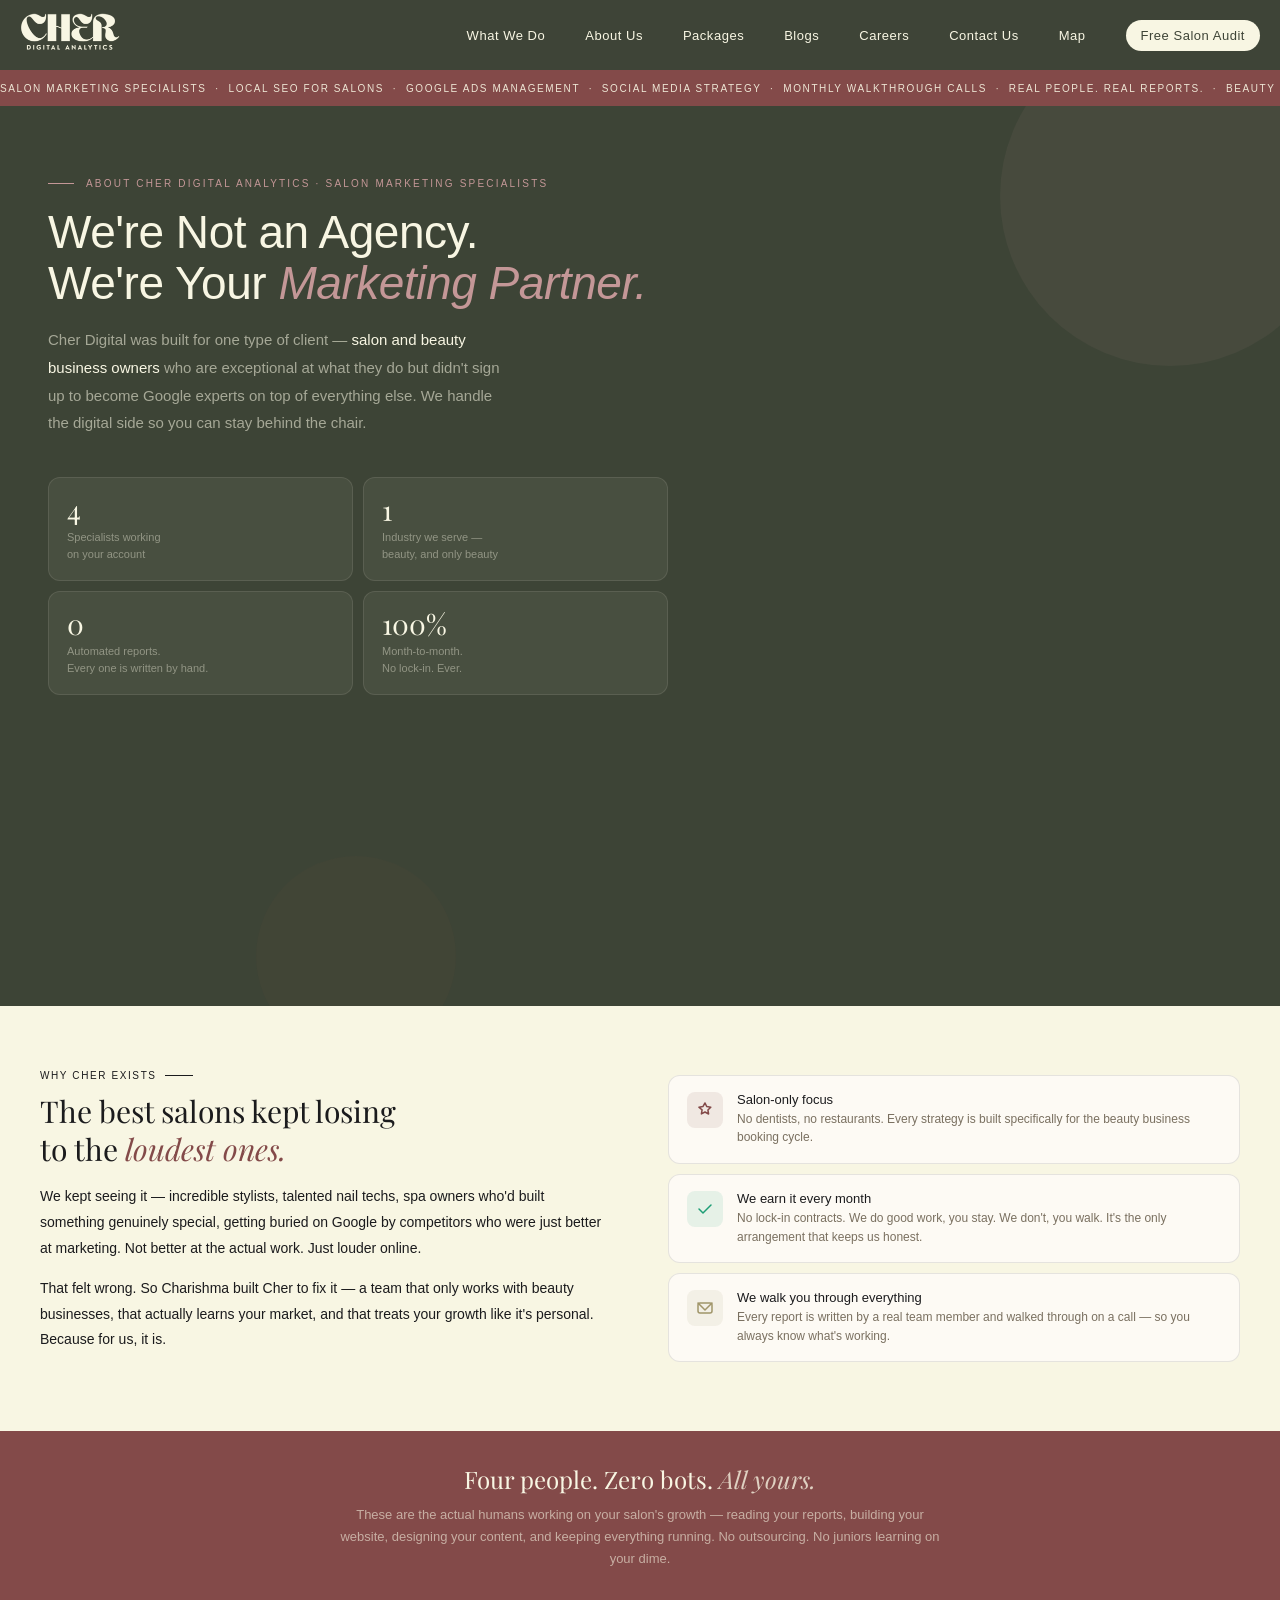
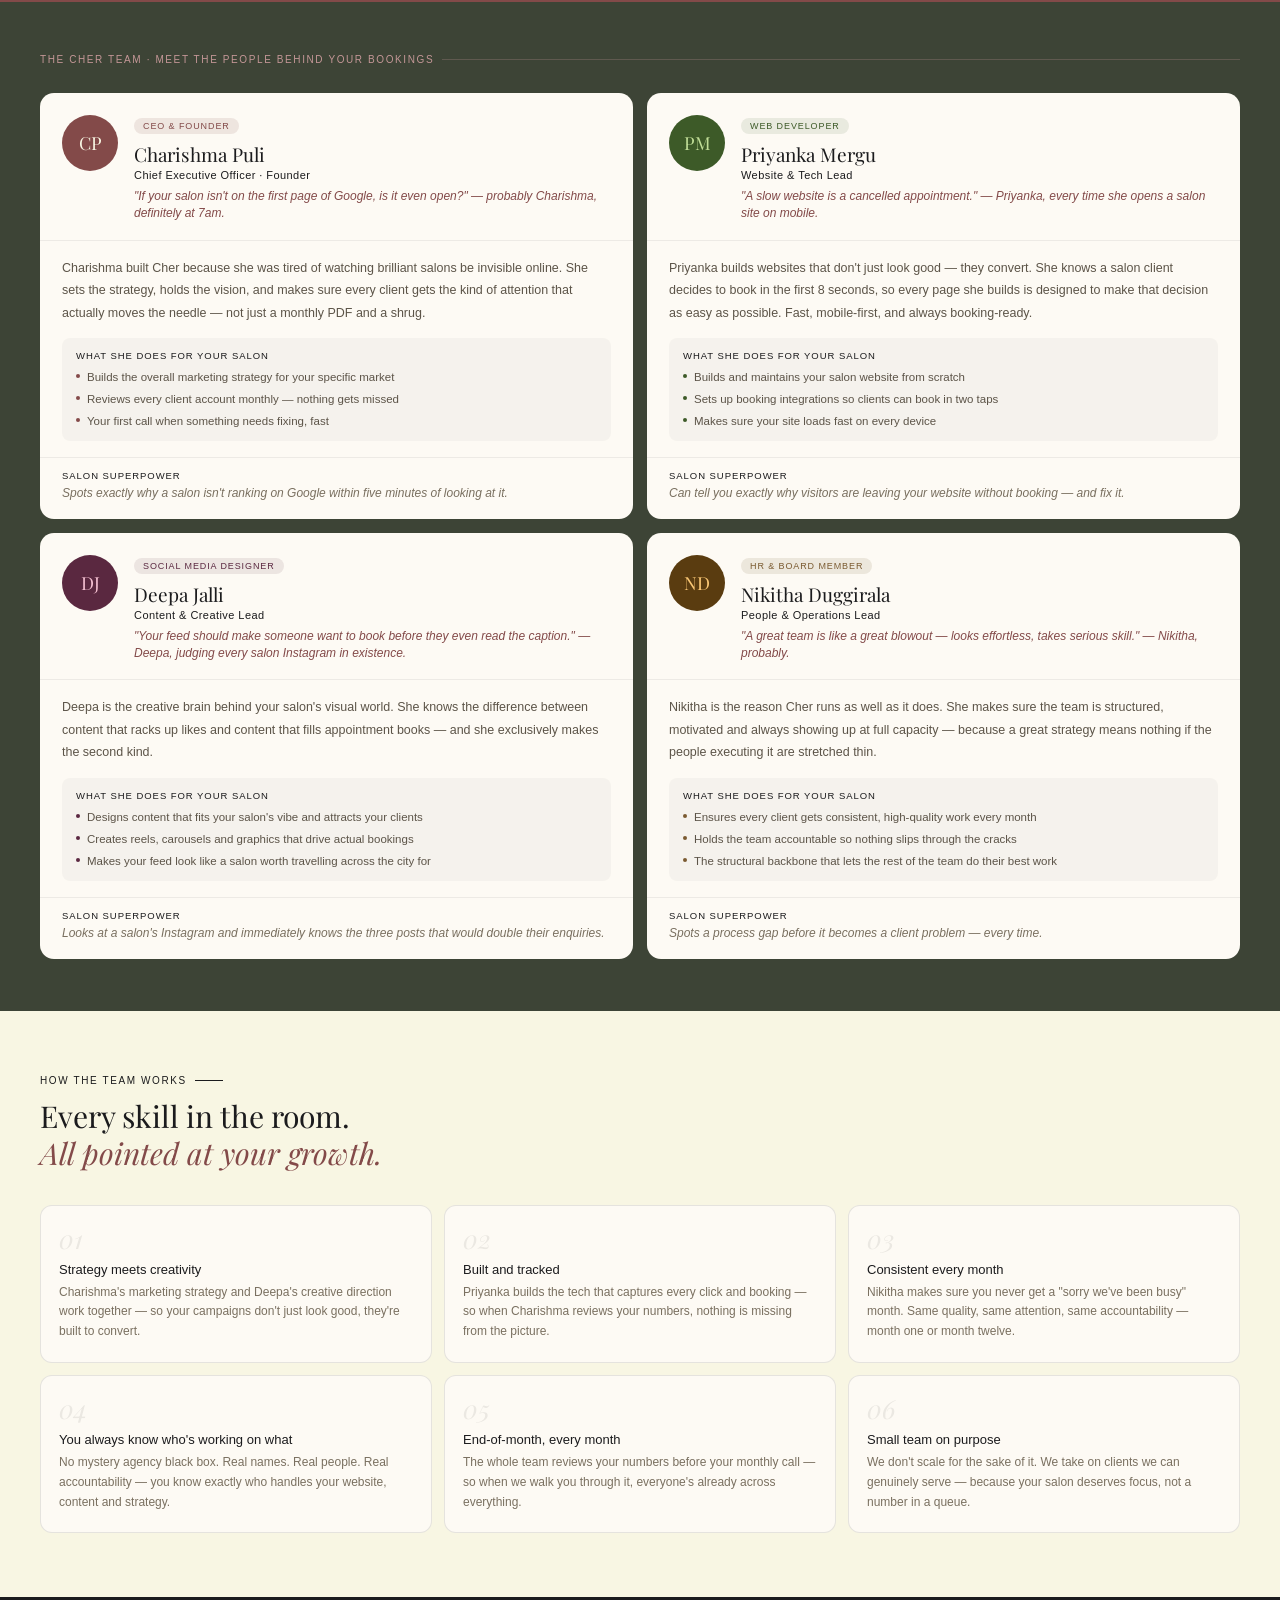
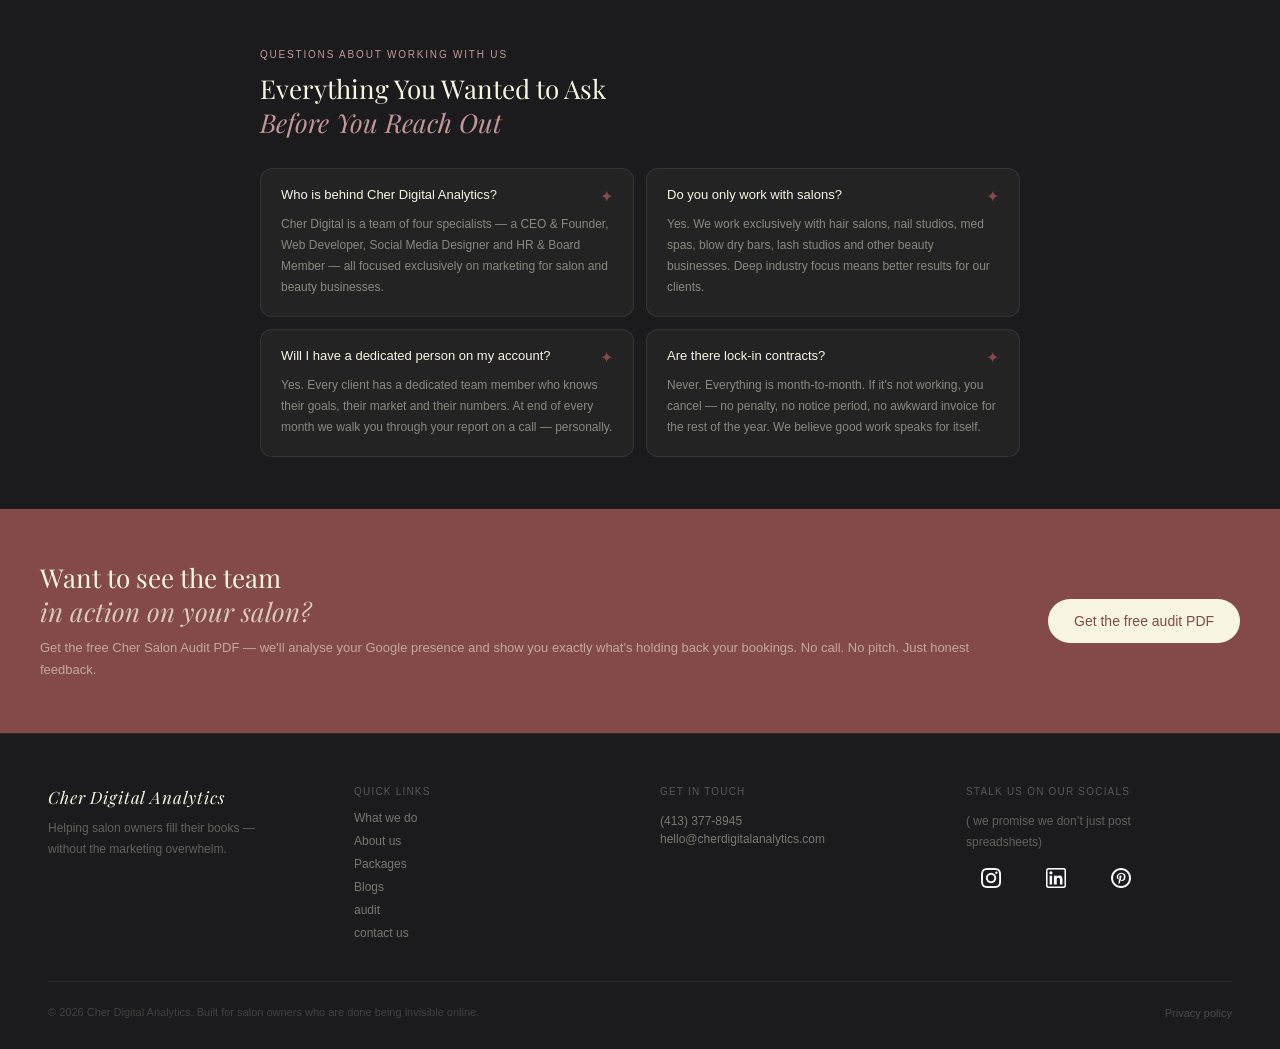
==== commit f5b1d664: "Add files via upload" ====
--- a/about_page_final.html
+++ b/about_page_final.html
@@ -8,6 +8,7 @@
 <meta name="description" content="Meet the real people behind Cher Digital Analytics — the salon marketing specialists who read every report, write every strategy, and walk you through your results every month.">
 <meta name="keywords" content="Cher Digital Analytics team, salon marketing specialists, beauty business marketing experts, Charishma Puli, salon SEO team, digital marketing for salons">
 <link rel="canonical" href="https://cherdigitalanalytics.com/about">
+<link rel="shortcut icon" href="images/cher-favicon.png">
 <link rel="stylesheet" href="css/styles.css">
 <meta name="robots" content="index, follow">
 <meta name="author" content="Cher Digital Analytics">
@@ -130,8 +131,6 @@
 </script>
 
 <style>
-@import url('https://fonts.googleapis.com/css2?family=Playfair+Display:ital,wght@0,400;0,500;1,400;1,500&display=swap');
-
 :root {
   --rosy: #C49797;
   --cord: #834A49;
@@ -140,23 +139,7 @@
   --ivory: #F8F6E3;
   --card: #FDFAF4;
 }
-
-* { box-sizing: border-box; margin: 0; padding: 0; }
-html { scroll-behavior: smooth; }
 body { font-family: -apple-system, BlinkMacSystemFont, 'Segoe UI', sans-serif; background: var(--ivory); color: var(--black); }
-
-/* CTA STRIP */
-.cta-strip { background: var(--cord); padding: 52px 40px; display: flex; align-items: center; justify-content: space-between; gap: 32px; }
-.cta-left h2 { font-family: 'Playfair Display', Georgia, serif; font-size: 26px; font-weight: 400; color: var(--ivory); margin-bottom: 8px; line-height: 1.3; }
-.cta-left h2 em { font-style: italic; color: rgba(248,246,227,.75); }
-.cta-left p { font-size: 13px; color: rgba(248,246,227,.55); line-height: 1.7; }
-.cta-btn { display: inline-flex; align-items: center; gap: 10px; background: var(--ivory); color: var(--cord); font-size: 14px; font-weight: 500; padding: 14px 26px; border-radius: 50px; border: none; cursor: pointer; font-family: inherit; transition: all .2s; text-decoration: none; white-space: nowrap; flex-shrink: 0; width: 16% !important; }
-.cta-btn:hover { background: #F0E8D4; transform: translateY(-1px); }
-@media(max-width:600px) {
-  .cta-btn { width: 100% !important; }
-}
-
-
 </style>
 </head>
 <body>
@@ -164,27 +147,30 @@
 <!-- NAV -->
 <nav class="nav">
   <div class="nav-logo">
-    <a href="index.html"><img src="images/logo.png" alt="Cher digital anlytics logo" class=""></a>
+    <a href="index.html">
+      <img src="images/logo.png" alt="Cher digital anlytics logo">
+    </a>
   </div>
   
   <input type="checkbox" id="nav-check">
+
   <div class="nav-btn">
-    <input type="checkbox" id="nav-check">
-
-<label for="nav-check" class="nav-closer-overlay"></label>
     <label for="nav-check">
       <span></span>
       <span></span>
       <span></span>
     </label>
   </div>
+
+  <label for="nav-check" class="nav-closer-overlay"></label>
   
   <div class="nav-links">
+    <label for="nav-check" class="nav-close-btn">&times;</label>
+    
     <a href="comparison_page.html">What We Do</a>
     <a href="about_page_final.html">About Us</a>
     <a href="packages_page_final.html">Packages</a>
     <a href="blog_page_seo.html">Blogs</a>
-    <a href="#">FAQ</a>
     <a href="careers_page.html">Careers</a>
     <a href="consultation_page.html">Contact Us</a>
     <a href="directory_page_seo.html">Map</a>
@@ -192,14 +178,6 @@
   </div>
 </nav>
 
-<!-- BREADCRUMB -->
-<div class="breadcrumb" aria-label="Breadcrumb">
-  <div class="bc">
-    <a href="/">Home</a>
-    <span>›</span>
-    <span>About us</span>
-  </div>
-</div>
 
 <!-- TICKER -->
 <div class="ticker" aria-hidden="true">
@@ -460,44 +438,53 @@
 </section>
 
 <!-- CTA -->
-<div class="cta-strip">
-  <div class="cta-left">
+<div class="about-cta-strip">
+  <div class="about-cta-left">
     <h2>Want to see the team<br><em>in action on your salon?</em></h2>
     <p>Get the free Cher Salon Audit PDF — we'll analyse your Google presence and show you exactly what's holding back your bookings. No call. No pitch. Just honest feedback.</p>
   </div>
-  <a href="free_audit_page.html" class="cta-btn">Get the free audit PDF →</a>
+  <a href="free_audit_page.html" class="about-cta-btn">Get the free audit PDF<svg viewBox="0 0 12 12"><path d="M2 6h8M6 2l4 4-4 4"></path></svg>
+</a>
 </div>
 
 <!-- FOOTER -->
 <footer class="footer">
   <div class="footer-top">
+    <div class="footer-brand">
+      <div class="footer-logo">Cher Digital Analytics</div>
+      <p>Helping salon owners fill their books — without the marketing overwhelm.</p>
+    </div>
     <div>
-      <div class="fl">Cher Digital Analytics</div>
-      <p class="fp">Helping salon owners fill their books — without the marketing overwhelm.</p>
+      <div class="footer-col-label">Quick links</div>
+      <a class="footer-link" href="comparison_page.html">What we do</a>
+      <a class="footer-link" href="about_page_final.html">About us</a>
+      <a class="footer-link" href="packages_page_final.html">Packages</a>
+      <a class="footer-link" href="blog_page_seo.html">Blogs</a>
+      <a class="footer-link" href="free_audit_page.html">audit</a>
+      <!-- <a class="footer-link" href="careers_page.html">career</a> -->
+       <!-- <a class="footer-link" href="directory_page_seo.html">Map</a> -->
+      <a class="footer-link" href="consultation_page.html">contact us</a>
+
     </div>
     <div>
-      <div class="fcl">Quick links</div>
+       <div class="footer-col-label">Get in touch</div>
+      <div class="footer-contact-item"><a href="tel:+(413) 377-8945">(413) 377-8945</a></div>
+      <div class="footer-contact-item"><a href="mailto:hello@cherdigitalanalytics.com">hello@cherdigitalanalytics.com</a></div>
+    </div>
+    <div>
+       <div class="footer-col-label">Stalk us on our socials</div>
+       <p class="footer-text">( we promise we don’t just post spreadsheets)</p>
+      <div class="icons social">
+        <a href="https://www.instagram.com/cherdigitalanalytics?igsh=MTZ5dWk3Z3cyOTZ6NA%3D%3D&amp;utm_source=qr"><img src="images/instagram.png" alt="salon-marketing-instagram"></a>
+        <a href="https://www.linkedin.com/company/cherdigitalanalytics/?viewAsMember=true"><img src="images/linkedin.png" alt="salon-marketing-linkedin"></a>
+        <a href="https://www.pinterest.com/cherdigitalanalytics/?invite_code=0a62898b98db44f68b26e4aa1400467b&amp;sender=592505032134619650"><img src="images/pinterest.png" alt="salon-marketing-pinterest"></a>
+      </div>
       
-      <a class="flink" href="/free-audit">Free salon audit</a>
-      <a class="flink" href="comparison_page.html">What we do</a>
-      <a class="flink" href="about_page_final.html">About us</a>
-      <a class="flink" href="packages_page_final.html">Packages</a>
-      <a class="flink" href="blog_page_seo.html">Blogs</a>
-      <a class="flink" href="free_audit_page.html">audit</a>
-      <!-- <a class="flink" href="careers_page.html">career</a> -->
-       <!-- <a class="flink" href="directory_page_seo.html">Map</a> -->
-      <a class="flink" href="consultation_page.html">contact us</a>
-    </div>
-    <div>
-      
-      <div class="fcl">Get in touch</div>
-      <div class="fci"><a href="tel:+(413) 377-8945">(413) 377-8945</a></div>
-      <div class="fci"><a href="mailto:hello@cherdigitalanalytics.com" class="__cf_email__">hello@cherdigitalanalytics.com</a></div>
     </div>
   </div>
   <div class="footer-bottom">
-    <p>© 2025 Cher Digital Analytics. Built for salon owners who are done being invisible online.</p>
-    <a class="fp2" href="/privacy">Privacy policy</a>
+    <p>© 2026 Cher Digital Analytics. Built for salon owners who are done being invisible online.</p>
+    <a class="footer-privacy" href="privacy.html">Privacy policy</a>
   </div>
 </footer>
 
--- a/css/styles.css
+++ b/css/styles.css
@@ -108,6 +108,7 @@
     to   { transform: translateX(-50%); }
   }
 
+
   /* CLOSE */
   .close-btn {
     position: absolute;
@@ -380,6 +381,34 @@
   padding: 0 36px; height: 56px;
   position: sticky; top: 0; z-index: 100;
 }
+/* Active link styling */
+.nav-links a.active {
+    border-bottom: 3px solid var(--rosy); /* Mee logo color/cream color */
+    /* padding-bottom: 5px; */
+    font-weight: 500;
+    display: inline-block;
+    padding: 13px 10px;
+    color: var(--rosy);
+    /* transition: color 0.3s ease; */
+    transform: scaleX(1); 
+    transform-origin: center; 
+    transition: transform 0.8s cubic-bezier(0.175, 0.885, 0.32, 1.275);
+}
+
+
+
+.nav-links a.nav-cta.active {
+      
+    background: var(--rosy) !important;
+    color: var(--ivory) !important;
+        
+}
+/* Hover effect (Optional) */
+.nav-links a:hover {
+    /* border-bottom: 2px solid var(--rosy); */
+    transition: 0.3s;
+    color: var(--rosy);
+}
 .nav-logo {
   font-family: 'Playfair Display', Georgia, serif;
   font-size: 16px; font-style: italic;
@@ -387,10 +416,12 @@
 }
 .nav-links { display: flex; gap: 20px; align-items: center; }
 .nav-links a {
-  font-size: 11px;
-  text-decoration: none; letter-spacing: 0.04em; transition: color 0.15s;
-}
-.nav-links a:hover { color: var(--ivory); }
+  font-size: 13px;
+  text-decoration: none; letter-spacing: 0.04em; transition: color 0.3s ease;
+  
+}
+
+/* .nav-links a:hover { color: var(--ivory); } */
 .nav-cta {
   font-size: 13px; font-weight: 500;
   color: var(--olive) !important;
@@ -412,7 +443,7 @@
 /* ── HERO ── */
 .hero {
   background: var(--olive);
-  padding: 72px 48px 68px;
+  padding: 72px 48px 45px;
   position: relative; overflow: hidden;
 }
 .hero-circle-1 {
@@ -442,7 +473,7 @@
 .hero h1 .hero-accent { display: block; font-style: italic; color: #C49797; opacity: 0.85; }
 .hero-sub {
   font-size: 15px; color: rgba(248,246,227,0.58);
-  line-height: 1.9; margin-bottom: 36px; max-width: 500px;
+  line-height: 1.9; margin-bottom: 20px; max-width: 500px;
 }
 .hero-sub strong { color: var(--ivory); font-weight: 500; }
 .cta-group { display: flex; flex-direction: column; align-items: flex-start; gap: 12px; }
@@ -456,7 +487,8 @@
 }
 .btn-hero:hover { background: #6e3c3b; transform: translateY(-2px); }
 .btn-arr {
-  width: 28px; height: 28px; background: rgba(248,246,227,0.18);
+  width: 28px; height: 28px;
+   /* background: rgba(248,246,227,0.18); */
   border-radius: 50%; display: flex; align-items: center; justify-content: center;
   transition: transform 0.2s;
 }
@@ -482,6 +514,33 @@
   color: var(--ivory); line-height: 1.65; max-width: 680px; margin: 0 auto;
 }
 .manifesto p strong { font-style: normal; font-weight: 500; color: #f0d4c8; }
+ /* ── PROCESS ── */
+.main-process-section { background: var(--ivory); padding: 72px 48px; }
+.main-process-section h2 {
+  font-family: 'Playfair Display', Georgia, serif;
+  font-size: 34px; font-weight: 400; color: var(--black);
+  line-height: 1.25; margin-bottom: 48px;
+}
+.main-process-section h2 em { font-style: italic; color: var(--cord); }
+.main-process-steps { display: grid; grid-template-columns: repeat(4, minmax(0,1fr)); gap: 24px; }
+.main-process-step { display: flex; flex-direction: column; }
+.main-step-bubble {
+  width: 44px; height: 44px; border-radius: 50%;
+  background: var(--cord); display: flex;
+  align-items: center; justify-content: center;
+  margin-bottom: 16px;
+  font-family: 'Playfair Display', Georgia, serif;
+  font-size: 16px; font-style: italic; color: var(--ivory);
+}
+.main-process-step h4 { font-size: 13.5px; font-weight: 500; color: var(--black); margin-bottom: 8px; }
+.main-process-step p { font-size: 12px; color: #6B6054; line-height: 1.65; }
+@media (max-width: 600px) {
+  .main-process-steps {
+    display: grid;
+   grid-template-columns: repeat(2, minmax(0,1fr));
+    
+}
+}
 
 /* ── WHAT WE DO ── */
 .what-section { padding: 72px 48px; background: var(--ivory); }
@@ -519,7 +578,8 @@
 .feat-num {
   font-family: 'Playfair Display', Georgia, serif;
   font-size: 40px; font-weight: 400; font-style: italic;
-  color: rgba(27,27,29,0.06); line-height: 1; margin-bottom: 14px;
+  color: var(--cord);
+   line-height: 1; margin-bottom: 14px;
 }
 .feat-card h3 { font-size: 15px; font-weight: 500; color: var(--black); margin-bottom: 10px; }
 .feat-card p { font-size: 12.5px; color: #6B6054; line-height: 1.7; }
@@ -531,7 +591,15 @@
   font-family: inherit; transition: all 0.2s; text-decoration: none;
 }
 .what-cta:hover { background: #2d3228; transform: translateY(-1px); }
-
+.what-cta svg{
+  width: 12px;
+    height: 12px;
+    fill: none;
+    stroke: var(--ivory);
+    stroke-width: 2;
+    stroke-linecap: round;
+    stroke-linejoin: round;
+}
 /* ── FOR WHO ── */
 .forwho-section { background: var(--olive); padding: 72px 48px; }
 .forwho-section .s-eyebrow { color: var(--rosy); }
@@ -621,7 +689,7 @@
   border-radius: 12px; padding: 20px 22px; cursor: pointer;
   transition: background 0.15s;
 }
-.faq-item:hover { background: rgba(248,246,227,0.08); }
+/* .faq-item:hover { background: rgba(248,246,227,0.08); } */
 .faq-q {
   font-size: 13px; font-weight: 500; color: var(--ivory);
   margin-bottom: 9px; display: flex;
@@ -629,6 +697,7 @@
 }
 .faq-icon { color: var(--rosy); font-size: 16px; flex-shrink: 0; }
 .faq-a { font-size: 12px; color: rgba(248,246,227,0.48); line-height: 1.75; }
+
 
 /* ── SOCIALS — THE GOOD BIT ── */
 .socials-section { background: var(--ivory); padding: 72px 48px; }
@@ -709,6 +778,16 @@
   border: none; cursor: pointer; font-family: inherit;
   transition: all 0.2s; text-decoration: none;
 }
+.btn-contact svg{
+  width: 12px;
+    height: 12px;
+    fill: none;
+    stroke: var(--ivory);
+    stroke-width: 2;
+    stroke-linecap: round;
+    stroke-linejoin: round;
+
+}
 .btn-contact:hover { background: #6e3c3b; transform: translateY(-2px); }
 .contact-reassure { font-size: 11px; color: rgba(248,246,227,0.28); margin-top: 12px; }
 .contact-right { display: flex; flex-direction: column; gap: 12px; }
@@ -724,11 +803,36 @@
 
 /* ── FOOTER ── */
 .footer { background: var(--black); padding: 44px 48px 28px; }
-.footer-top { display: grid; grid-template-columns: 1.6fr 1fr 1fr; gap: 40px; margin-bottom: 32px; }
+.footer-top { display: grid; grid-template-columns: 1fr 1fr 1fr 1fr; gap: 40px; margin-bottom: 32px; }
 .footer-logo {
   font-family: 'Playfair Display', Georgia, serif;
   font-size: 17px; font-style: italic;
   color: var(--ivory); margin-bottom: 10px; letter-spacing: 0.05em;
+}
+.icons {
+    display: flex;
+    gap: 15px;
+    margin: 15px 0;
+}
+.icons a {
+    margin: 0 5px;
+    color: #fff;
+    font-weight: bold;
+    text-decoration: none;
+}
+
+.social img {
+    display: inline;
+    margin-right: 10px;
+    margin-left: 10px;
+    height: 20px;
+    width: 20px;
+}
+.footer-text{
+  font-size: 12px;
+    color: rgba(248, 246, 227, 0.32);
+    line-height: 1.75;
+    max-width: 220px;
 }
 .footer-brand p { font-size: 12px; color: rgba(248,246,227,0.32); line-height: 1.75; max-width: 220px; }
 .footer-col-label { font-size: 10px; font-weight: 500; letter-spacing: 0.12em; text-transform: uppercase; color: rgba(248,246,227,0.28); margin-bottom: 14px; }
@@ -788,19 +892,27 @@
   left: 0;
   width: 100vw;
   height: 100vh;
-  z-index: 998; /* Menu (999) kante okka step kinda */
+  z-index: 9990; 
   cursor: default;
   -webkit-tap-highlight-color: transparent;
   outline: none;
   pointer-events: none;
 }
 
-
+/* Close Icon Styling */
+.nav-close-btn {
+  position: absolute;
+  top: 20px;
+  right: 25px;
+  font-size: 35px;
+  color: #f8f6e3;
+  cursor: pointer;
+  display: none; 
+}
 /* Menu open (checked)  */
 #nav-check:checked ~ .nav-closer-overlay {
   display: block;
-  pointer-events: auto
-  ;
+  pointer-events: auto;
 }
 
 /* --- MOBILE RESPONSIVE LOGIC --- */
@@ -824,25 +936,63 @@
     background-color: #f8f6e3;
     transition: 0.3s;
   }
-
-  /* Side Menu - Initial Position (Hidden to the left) */
-
-   .nav-links {
+  .nav-close-btn {
+    display: block; 
+  }
+
+  /* Overlay setup for clicking outside */
+  .nav-closer-overlay {
+    display: block;
     position: fixed;
     top: 0;
-    right: -100%; /* Default ga screen bayata untundi */
-    width: 280px; /* Menu width konchem pencha */
+    left: 0;
+    width: 100vw;
     height: 100vh;
-    background-color: #834A49; /* Nee brand color */
-    display: flex !important; /* Force display flex */
+    background: rgba(0,0,0,0.3); 
+    z-index: 9990; 
+    opacity: 0;
+    pointer-events: none;
+    transition: 0.3s;
+  }
+
+  
+  #nav-check:checked ~ .nav-closer-overlay {
+    opacity: 1;
+    pointer-events: auto;
+  }
+
+  /* Side Menu - Initial Position (Hidden to the left) */
+
+   .nav-links {
+    /* position: fixed;
+    top: 0;
+    right: -100%;
+    width: 280px; 
+    height: 100vh;
+    background-color: #834A49; 
+    display: flex !important; 
     flex-direction: column;
     padding-top: 80px;
-    transition: left 0.4s ease-in-out; /* Smooth slide */
-    z-index: 9999; /* Idi content anniti kante paina undali */
+       transition: left 0.4s ease-in-out; 
+
+
+    z-index: 9999; 
     box-shadow: 10px 0 20px rgba(0,0,0,0.5);
     overflow: scroll;
     padding-bottom: 50px;
-    transition: right 0.9s cubic-bezier(0.4, 0, 0.2, 1);
+    transition: right 0.9s cubic-bezier(0.4, 0, 0.2, 1); */
+    display: flex !important; 
+    position: fixed;
+    top: 0;
+    right: -100%;
+    width: 280px;
+    height: 100vh;
+    background-color: #834A49;
+    flex-direction: column;
+      transition: left 0.4s ease-in-out; 
+    padding-top: 80px;
+    transition: right 0.5s cubic-bezier(0.4, 0, 0.2, 1);
+    z-index: 9999;
   }
 
   /* Link styling in side menu */
@@ -856,7 +1006,8 @@
 
   /* CHECKBOX LOGIC - Slide in when clicked */
   #nav-check:checked ~ .nav-links {
-    right: 0; /* Screen loki slide avtundi */
+    right: 0; 
+    pointer-events: auto; 
   }
 
   /* Optional: Hamburger turns into 'X' when open */
@@ -890,9 +1041,7 @@
 
 /* comparison page */
 /* BREADCRUMB */
-.bc-wrap { background: var(--olive); padding: 0 48px 10px; }
-.bc { display: flex; align-items: center; gap: 8px; font-size: 11px; color: rgba(248,246,227,.3); }
-.bc a { color: rgba(248,246,227,.4); text-decoration: none; } .bc a:hover { color: var(--rosy); }
+
 
 /* ── HERO ── */
 
@@ -987,7 +1136,7 @@
 .ps-header h2 em { font-style: italic; color: var(--cord); }
 .ps-header p { font-size: 14px; font-weight: 300; color: #6B6054; line-height: 1.8; }
 .persona-grid { display: grid; grid-template-columns: repeat(4, minmax(0,1fr)); gap: 14px; }
-.persona-card { border-radius: 14px; overflow: hidden; }
+.persona-card { border-radius: 14px; overflow: hidden; border: 1px solid var(--olive);}
 .pc-top { padding: 22px 20px 18px; }
 .pc-tag { font-size: 9px; font-weight: 500; letter-spacing: .14em; text-transform: uppercase; padding: 3px 10px; border-radius: 20px; display: inline-block; margin-bottom: 12px; }
 .pc-name { font-family: var(--serif); font-size: 20px; font-weight: 400; line-height: 1.2; margin-bottom: 6px; }
@@ -1067,13 +1216,20 @@
 .cta-right { display: flex; flex-direction: column; gap: 12px; align-items: flex-start; }
 .cta-btn { display: inline-flex; align-items: center; gap: 10px; background: var(--cord); color: var(--ivory); font-size: 14px; font-weight: 500; padding: 15px 28px; border-radius: 50px; text-decoration: none; transition: all .2s; }
 .cta-btn:hover { background: #6e3c3b; transform: translateY(-1px); }
-.cta-btn-arr { width: 24px; height: 24px; background: rgba(248,246,227,.15); border-radius: 50%; display: flex; align-items: center; justify-content: center; }
+.cta-btn-arr { width: 24px; height: 24px; border-radius: 50%; display: flex; align-items: center; justify-content: center; }
 .cta-btn-arr svg { width: 10px; height: 10px; fill: none; stroke: var(--ivory); stroke-width: 2; stroke-linecap: round; stroke-linejoin: round; }
 .cta-note { font-size: 11.5px; font-weight: 300; color: rgba(248,246,227,.3); }
-.cta-outline { font-size: 13px; font-weight: 400; color: rgba(248,246,227,.45); text-decoration: none; transition: color .15s; }
+.cta-outline { font-size: 13px; font-weight: 400; color: rgba(248,246,227,.45); text-decoration: none; transition: color .15s; align-items: center;display: inline-flex;gap: 10px;}
 .cta-outline:hover { color: var(--ivory); }
-
-
+.cta-outline svg{
+    width: 12px;
+    height: 12px;
+    fill: none;
+    stroke:rgba(248,246,227,.3);
+    stroke-width: 2;
+    stroke-linecap: round;
+    stroke-linejoin: round;
+}
 ./* RESPONSIVE */
 @media (max-width: 960px) {
   .nav { padding: 0 24px; } .nav-links { display: none; }
@@ -1120,7 +1276,7 @@
 .hero h1 em { font-style: italic; color: var(--rosy); }
 .hero-sub { font-size: 15px; color: rgba(248,246,227,.58); line-height: 1.85; max-width: 560px; margin-bottom: 36px; }
 .hero-sub strong { color: var(--ivory); font-weight: 500; }
-.hero-stats { display: flex; gap: 28px; flex-wrap: wrap; padding-top: 28px; border-top: .5px solid rgba(248,246,227,.1); }
+.hero-stats { display: flex; gap: 28px; flex-wrap: wrap; padding-top: 28px; }
 .hs { }
 .hs-num { font-family: 'Playfair Display', Georgia, serif; font-size: 28px; color: var(--ivory); line-height: 1; margin-bottom: 4px; }
 .hs-lbl { font-size: 11px; color: rgba(248,246,227,.38); line-height: 1.4; }
@@ -1151,7 +1307,25 @@
 .team-section { background: var(--olive); padding: 52px 40px; }
 .team-ey { font-size: 10px; font-weight: 500; letter-spacing: .16em; text-transform: uppercase; color: var(--rosy); margin-bottom: 28px; display: flex; align-items: center; gap: 8px; }
 .team-ey::after { content: ''; flex: 1; height: .5px; background: rgba(196,151,151,.25); }
-
+/* CTA STRIP */
+.about-cta-strip { background: var(--cord); padding: 52px 40px; display: flex; align-items: center; justify-content: space-between; gap: 32px; }
+.about-cta-left h2 { font-family: 'Playfair Display', Georgia, serif; font-size: 26px; font-weight: 400; color: var(--ivory); margin-bottom: 8px; line-height: 1.3; }
+.about-cta-left h2 em { font-style: italic; color: rgba(248,246,227,.75); }
+.about-cta-left p { font-size: 13px; color: rgba(248,246,227,.55); line-height: 1.7; }
+.about-cta-btn { display: inline-flex; align-items: center; gap: 10px; background: var(--ivory); color: var(--cord); font-size: 14px; font-weight: 500; padding: 14px 26px; border-radius: 50px; border: none; cursor: pointer; font-family: inherit; transition: all .2s; text-decoration: none; white-space: nowrap; flex-shrink: 0; width: 16% !important; }
+.about-cta-btn:hover { background: #F0E8D4; transform: translateY(-1px); }
+.about-cta-btn svg{
+  width: 12px;
+    height: 12px;
+    fill: none;
+    stroke: var(--cord);
+    stroke-width: 2;
+    stroke-linecap: round;
+    stroke-linejoin: round;
+}
+@media(max-width:600px) {
+  .about-cta-btn { width: 100% !important; }
+}
 
 /* TEAM GRID — all 4 equal */
 .team-grid { display: grid; grid-template-columns: repeat(2, minmax(0, 1fr)); gap: 14px; }
@@ -1210,7 +1384,7 @@
 .faq-section h2 em { font-style: italic; color: var(--rosy); }
 .faq-grid { display: grid; grid-template-columns: 1fr 1fr; gap: 12px; }
 .faq-item { background: rgba(248,246,227,.04); border: .5px solid rgba(248,246,227,.08); border-radius: 12px; padding: 20px 22px; transition: background .15s; }
-.faq-item:hover { background: rgba(248,246,227,.07); }
+/* .faq-item:hover { background: rgba(248,246,227,.07); } */
 .faq-q { font-size: 13px; font-weight: 500; color: var(--ivory); margin-bottom: 8px; display: flex; justify-content: space-between; align-items: flex-start; gap: 10px; }
 .faq-icon { color: var(--rosy); flex-shrink: 0; font-size: 14px; }
 .faq-a { font-size: 12px; color: rgba(248,246,227,.45); line-height: 1.8; }
@@ -1233,6 +1407,7 @@
   .together-grid { grid-template-columns: 1fr; }
   .faq-grid { grid-template-columns: 1fr; }
   .cta-strip { flex-direction: column; padding: 40px 24px; }
+  .about-cta-strip { flex-direction: column; padding: 40px 24px; }
   .footer-top { grid-template-columns: 1fr; }
   .nav-links { display: none; }
   .team-section, .team-bar, .together-section, .faq-section, .footer { padding-left: 24px; padding-right: 24px; }
@@ -1245,6 +1420,25 @@
 .breadcrumb-inner a { color: rgba(248,246,227,0.45); text-decoration: none; transition: color 0.15s; }
 .breadcrumb-inner a:hover { color: var(--rosy); }
 .bc-sep { font-size: 10px; }
+/* HERO */
+.blog-hero-sec { background: var(--olive); padding: 40px 40px 52px; position: relative; overflow: hidden; }
+.blog-hero-blob-1 { position: absolute; top: -80px; right: -80px; width: 340px; height: 340px; border-radius: 50%; background: rgba(196,151,151,0.07); pointer-events: none; }
+.blog-hero-blob-2 { position: absolute; bottom: -50px; left: 30%; width: 180px; height: 180px; border-radius: 50%; background: rgba(131,74,73,0.05); pointer-events: none; }
+.blog-hero-grid { display: grid; grid-template-columns: 1fr 340px; gap: 48px; align-items: start; position: relative; z-index: 1; }
+.blog-hero-left .eyebrow { font-size: 10px; font-weight: 500; letter-spacing: 0.18em; text-transform: uppercase; color: var(--rosy); margin-bottom: 14px; display: flex; align-items: center; gap: 10px; }
+.blog-eyebrow-dash { width: 26px; height: 0.5px; background: var(--rosy); }
+.blog-hero-sec h1 { font-family: 'Playfair Display', Georgia, serif; font-size: 40px; font-weight: 400; color: var(--ivory); line-height: 1.15; margin-bottom: 16px; }
+.blog-hero-sec h1 em { font-style: italic; color: var(--rosy); }
+.blog-hero-desc { font-size: 13.5px; color: rgba(248,246,227,0.56); line-height: 1.85; margin-bottom: 28px; max-width: 520px; }
+
+.blog-hero-stats { display: flex; flex-direction: column; gap: 10px; padding-top: 8px; border-top: 0.5 solid transparent ipo !important;}
+@media (max-width: 960px) {
+      .blog-hero-grid {
+        grid-template-columns: 1fr;
+        gap: 36px;
+    }
+
+}
 
 /* HERO */
 .blog-hero { background: var(--olive); padding: 40px 40px 52px; position: relative; overflow: hidden; }
@@ -1374,8 +1568,10 @@
 .audit-points { display: flex; flex-direction: column; gap: 7px; margin-bottom: 18px; }
 .audit-point { display: flex; gap: 8px; font-size: 11.5px; color: rgba(248,246,227,0.65); line-height: 1.4; align-items: flex-start; }
 .audit-point::before { content: '✓'; color: var(--rosy); font-size: 11px; margin-top: 1px; flex-shrink: 0; }
-.audit-cta { display: block; width: 100%; padding: 12px 16px; background: var(--cord); color: var(--ivory); font-size: 13px; font-weight: 500; border-radius: 8px; border: none; cursor: pointer; font-family: inherit; text-align: center; transition: background 0.15s; text-decoration: none; }
+.audit-cta { display:inline-flex;align-items: center;gap: 10px; justify-content: center; width: 100%; padding: 12px 16px; background: var(--cord); color: var(--ivory); font-size: 13px; font-weight: 500; border-radius: 50px; border: none; cursor: pointer; font-family: inherit; text-align: center; transition: background 0.15s; text-decoration: none; }
 .audit-cta:hover { background: #6e3c3b; }
+.audit-cta svg{width: 12px;height: 12px; fill: none;stroke: var(--ivory); stroke-width: 2; stroke-linecap: round; stroke-linejoin: round;}
+
 .audit-note { font-size: 10px; color: rgba(248,246,227,0.28); text-align: center; margin-top: 8px; }
 
 /* Topics */
@@ -1400,11 +1596,12 @@
 .nl-card { background: var(--cord); border-radius: 14px; padding: 22px 18px; }
 .nl-card h3 { font-family: 'Playfair Display', Georgia, serif; font-size: 16px; font-weight: 400; font-style: italic; color: var(--ivory); margin-bottom: 8px; line-height: 1.35; }
 .nl-card p { font-size: 12px; color: rgba(248,246,227,0.55); line-height: 1.65; margin-bottom: 14px; }
-.nl-input { width: 100%; padding: 10px 13px; background: rgba(248,246,227,0.1); border: 0.5px solid rgba(248,246,227,0.18); border-radius: 7px; font-size: 12px; color: var(--ivory); font-family: inherit; outline: none; margin-bottom: 8px; transition: border-color 0.2s; }
+.nl-input { display:inline-flex; align-items:center;justify-content:center;gap:10px;width: 100%; padding: 10px 13px; background: rgba(248,246,227,0.1); border: 0.5px solid rgba(248,246,227,0.18); border-radius: 50px; font-size: 12px; color: var(--ivory); font-family: inherit; outline: none; margin-bottom: 8px; transition: border-color 0.2s; }
 .nl-input:focus { border-color: rgba(248,246,227,0.4); }
-.nl-input::placeholder { color: rgba(248,246,227,0.3); }
-.nl-btn { width: 100%; padding: 11px 16px; background: var(--olive); color: var(--ivory); font-size: 12.5px; font-weight: 500; border-radius: 7px; border: none; cursor: pointer; font-family: inherit; transition: background 0.15s; }
+.nl-input::placeholder { color: rgba(248,246,227,0.3); align-items: center;text-align: center;}
+.nl-btn { display:inline-flex; align-items:center;justify-content:center;gap:10px;width: 100%; padding: 11px 16px; background: var(--olive); color: var(--ivory); font-size: 12.5px; font-weight: 500; border-radius: 50px; border: none; cursor: pointer; font-family: inherit; transition: background 0.15s; }
 .nl-btn:hover { background: #2d3228; }
+.nl-btn svg{width: 12px;height: 12px; fill: none;stroke: var(--ivory); stroke-width: 2; stroke-linecap: round; stroke-linejoin: round;}
 .nl-note { font-size: 10px; color: rgba(248,246,227,0.28); text-align: center; margin-top: 8px; }
 
 /* KEYWORD BANNER — SEO internal linking block */
@@ -1438,7 +1635,7 @@
 }
 /* packages */
 .page-header { background: #3d4436; padding: 52px 28px 48px; text-align: center; }
-.page-header .eyebrow { font-size: 10px; font-weight: 500; letter-spacing: 0.16em; text-transform: uppercase; color: #834A49; margin-bottom: 14px;display: flex;justify-content: center; }
+.page-header .eyebrow { font-size: 10px; font-weight: 500; letter-spacing: 0.16em; text-transform: uppercase; color: var(--rosy); margin-bottom: 14px;display: flex;justify-content: center; }
 .page-header h1 { font-family: Georgia, serif; font-size: 32px; font-weight: 400; color: #F2EDE0; line-height: 1.25; margin-bottom: 14px; letter-spacing: -0.01em; }
 .page-header h1 em { font-style: italic; color: #C49797; }
 .page-header .sub { font-size: 13px; color: rgba(242,237,224,0.6); line-height: 1.75; margin-bottom: 22px; }
@@ -1485,11 +1682,17 @@
 .addon-price { font-weight: 500; color: #5C5448; }
 
 .card-cta { padding: 16px 18px; }
-.cta-btn { width: 100%; padding: 11px 16px; border-radius: 6px; font-size: 13px; font-weight: 500; cursor: pointer; font-family: inherit; transition: all 0.15s; text-align: center; display: block; border: none; }
-.cta-btn.primary { background: #3d4436; color: #F2EDE0; }
+.cta-btn { width: 35%; padding: 11px 16px; border-radius: 6px; font-size: 13px; font-weight: 500; cursor: pointer; font-family: inherit; transition: all 0.15s; text-align: center; display: block; border: none; }
+.cta-btn.primary { background: #3d4436; color: #F2EDE0; display: inline-flex; width: 100%; align-items: center; justify-content: center;}
 .cta-btn.primary:hover { background: #2a2c1f; }
-.cta-btn.outline { background: transparent; color: #3d4436; border: 1px solid rgba(58,60,44,0.3); }
+.cta-btn.primary svg{
+    width: 12px; height: 12px; fill: none;    stroke: var(--ivory);stroke-width: 2;stroke-linecap: round; stroke-linejoin: round;
+}
+.cta-btn.outline { width: 100%;background: transparent; color: #3d4436; border: 1px solid rgba(58,60,44,0.3); text-align: center; display: inline-flex; align-items: center; justify-content: center; }
 .cta-btn.outline:hover { background: rgba(58,60,44,0.05); }
+.cta-btn.outline svg{
+    width: 12px; height: 12px; fill: none;    stroke: #3d4436;;stroke-width: 2;stroke-linecap: round; stroke-linejoin: round;
+}
 .cta-reassure { font-size: 10px; color: #9B9080; text-align: center; margin-top: 6px; }
 
 .human-banner { margin: 28px 20px 0; background: #834A49; border-radius: 12px; padding: 24px 28px; }
@@ -1522,10 +1725,10 @@
 .pdf-line.accent { background: #834A49; width: 60%; }
 .pdf-line.short { width: 70%; }
 .pdf-label { font-size: 9px; font-weight: 500; color: #F2EDE0; text-align: center; letter-spacing: 0.04em; margin-top: 4px; }
-.audit-cta-btn { background: #3d4436; color: #F2EDE0; font-size: 12px; font-weight: 500; padding: 9px 16px; border-radius: 6px; border: none; cursor: pointer; font-family: inherit; white-space: nowrap; transition: background 0.15s; text-align: center; }
+.audit-cta-btn { background: #3d4436; color: #F2EDE0; font-size: 12px; font-weight: 500; padding: 9px 16px; border-radius: 50px; border: none; cursor: pointer; font-family: inherit; white-space: nowrap; transition: background 0.15s; text-align: center; }
 .audit-cta-btn:hover { background: #2a2c1f; }
 .audit-sub { font-size: 10px; color: #9B9080; text-align: center; }
-
+.audit-cta-btn svg{width: 12px;height: 12px; fill: none;stroke: var(--ivory); stroke-width: 2; stroke-linecap: round; stroke-linejoin: round;}
 .custom-section { padding: 16px 20px 0; }
 .custom-card { background: #3d4436; border-radius: 14px; overflow: hidden; display: grid; grid-template-columns: 1fr 1fr; }
 .custom-left { padding: 32px 28px; }
@@ -1533,8 +1736,10 @@
 .custom-left h2 { font-family: Georgia, serif; font-size: 22px; font-weight: 400; color: #F2EDE0; line-height: 1.3; margin-bottom: 10px; }
 .custom-left h2 em { font-style: italic; color: #C49797; }
 .custom-left p { font-size: 12.5px; color: rgba(242,237,224,0.55); line-height: 1.75; margin-bottom: 20px; }
-.custom-cta-btn { display: inline-flex; align-items: center; gap: 8px; background: #F2EDE0; color: #3d4436; font-size: 13px; font-weight: 500; padding: 11px 20px; border-radius: 6px; border: none; cursor: pointer; font-family: inherit; transition: background 0.15s; }
+.custom-cta-btn { display: inline-flex; align-items: center; gap: 8px; background: #F2EDE0; color: #3d4436; font-size: 13px; font-weight: 500; padding: 11px 20px; border-radius: 50px; border: none; cursor: pointer; font-family: inherit; transition: background 0.15s; }
 .custom-cta-btn:hover { background: #e4ddd0; }
+.custom-cta-btn svg{width: 12px;height: 12px; fill: none;stroke: #3d4436; stroke-width: 2; stroke-linecap: round; stroke-linejoin: round;}
+
 .custom-cta-sub { font-size: 10px; color: rgba(242,237,224,0.3); margin-top: 8px; }
 .custom-right { padding: 32px 28px; border-left: 0.5px solid rgba(242,237,224,0.1); display: flex; flex-direction: column; gap: 10px; justify-content: center; }
 .custom-right-label { font-size: 10px; font-weight: 500; letter-spacing: 0.12em; text-transform: uppercase; color: rgba(242,237,224,0.3); margin-bottom: 4px; }
@@ -1547,9 +1752,9 @@
 .bottom-cta-left h3 { font-family: Georgia, serif; font-size: 17px; font-weight: 400; color: #2C2A20; margin-bottom: 5px; }
 .bottom-cta-left p { font-size: 12px; color: #7A7060; line-height: 1.65; }
 .bottom-cta-left p em { color: #9B9080; font-style: italic; }
-.bottom-cta-btn a { background: #3d4436; color: #F2EDE0; font-size: 13px;text-decoration: none; font-weight: 500; padding: 11px 20px; border-radius: 6px; border: none; cursor: pointer; font-family: inherit; white-space: nowrap; flex-shrink: 0; transition: background 0.15s; }
+.bottom-cta-btn a { background: #3d4436; color: #F2EDE0; font-size: 13px;text-decoration: none; font-weight: 500; padding: 11px 20px; border-radius: 50px; border: none; cursor: pointer; font-family: inherit; white-space: nowrap; flex-shrink: 0; transition: background 0.15s; }
 .bottom-cta-btn a:hover { background: #2a2c1f; }
-
+.bottom-cta-btn svg{width: 12px;height: 12px; fill: none;stroke: var(--ivory); stroke-width: 2; stroke-linecap: round; stroke-linejoin: round;}
 
 @media (max-width: 768px) {
   .tiers-grid { grid-template-columns: 1fr; }
@@ -1617,14 +1822,17 @@
   color: #F8F6E3;
   letter-spacing: .06em;
 }
+.cp-logo img{
+  width: 80px;
+}
 .cp-bar-tag {
-  font-size: 9px;
+  font-size: 12px;
   font-weight: 500;
   letter-spacing: .14em;
   text-transform: uppercase;
-  color: #C49797;
-  background: rgba(196,151,151,.15);
-  border: .5px solid rgba(196,151,151,.25);
+  color: var(--ivory);
+  /* background: rgba(196,151,151,.15); */
+  /* border: .5px solid rgba/(196,151,151,.25); */
   border-radius: 20px;
   padding: 3px 10px;
 }
@@ -1673,7 +1881,7 @@
 .cp-headline {
   font-family: Georgia, 'Playfair Display', serif;
   font-size: 24px;
-  font-weight: 400;
+  font-weight: 500;
   color: #1B1B1D;
   line-height: 1.2;
   margin-bottom: 10px;
@@ -1734,7 +1942,7 @@
   padding: 12px 22px;
   background: #C49797;
   color: #F8F6E3;
-  font-size: 13px;
+  font-size: 33px;
   font-weight: 500;
   border-radius: 50px;
   border: none;
@@ -1743,7 +1951,13 @@
   transition: background .15s, transform .15s;
   white-space: nowrap;
   flex-shrink: 0;
-}
+  display: inline-flex;
+    align-items: center;
+    justify-content: center;
+    gap: 8px;
+}
+.cp-submit svg{width: 12px;height: 12px; fill: none;stroke: var(--ivory); stroke-width: 2; stroke-linecap: round; stroke-linejoin: round;}
+
 .cp-submit:hover { background: #6e3c3b; transform: translateY(-1px); }
 
 /* NOTE */
@@ -1835,7 +2049,14 @@
   white-space: nowrap;
   transition: opacity .15s;
   font-family: -apple-system, BlinkMacSystemFont, 'Segoe UI', sans-serif;
-}
+  display: inline-flex;
+    align-items: center;
+    justify-content: center;
+    gap: 5px;
+
+}
+.cp-bottom-link svg{width: 12px;height: 12px; fill: none;stroke: #C49797; stroke-width: 2; stroke-linecap: round; stroke-linejoin: round;}
+
 .cp-bottom-link:hover { opacity: .7; }
 
 /* MOBILE */
@@ -1850,10 +2071,6 @@
 /* career page */
 
 /* BREADCRUMB */
-.bc-wrap { background: var(--olive); padding: 0 48px 10px; }
-.bc { display: flex; align-items: center; gap: 8px; font-size: 11px; color: rgba(248,246,227,.3); }
-.bc a { color: rgba(248,246,227,.4); text-decoration: none; }
-.bc a:hover { color: var(--rosy); }
 
 /* HERO */
 .hero { background: var(--olive); min-height: 88vh; display: flex; flex-direction: column; justify-content: flex-end; padding: 0 48px 64px; position: relative; overflow: hidden; }
@@ -1932,13 +2149,70 @@
 .jc-footer { padding: 18px 28px; border-top: .5px solid rgba(27,27,29,.07); background: rgba(27,27,29,.02); display: flex; align-items: center; justify-content: space-between; gap: 16px; }
 .jc-footer-meta { display: flex; gap: 20px; flex-wrap: wrap; }
 .jfm-item { font-size: 11px; font-weight: 300; color: #1B1B1D; display: flex; align-items: center; gap: 6px; }
-.jfm-item svg { width: 13px; height: 13px; fill: none; str1B1B#1B1B1D; stroke-width: 1.5; stroke-linecap: round; stroke-linejoin: round; flex-shrink: 0; }
+.jfm-item svg { width: 13px; height: 13px; fill: none; stroke:#1B1B1D; stroke-width: 1.5; stroke-linecap: round; stroke-linejoin: round; flex-shrink: 0; }
 .apply-btn { display: inline-flex; align-items: center; gap: 10px; background: var(--cord); color: var(--ivory); font-size: 13px; font-weight: 500; padding: 12px 24px; border-radius: 40px; border: none; cursor: pointer; font-family: var(--sans); transition: all .2s; text-decoration: none; white-space: nowrap; flex-shrink: 0; }
 .apply-btn:hover { background: #6e3c3b; transform: translateY(-1px); }
-.apply-btn-arr { width: 22px; height: 22px; background: rgba(248,246,227,.15); border-radius: 50%; display: flex; align-items: center; justify-content: center; transition: transform .2s; }
+.apply-btn-arr { width: 22px; height: 22px;  border-radius: 50%; display: flex; align-items: center; justify-content: center; transition: transform .2s; }
 .apply-btn:hover .apply-btn-arr { transform: translateX(3px); }
 .apply-btn-arr svg { width: 10px; height: 10px; fill: none; stroke: var(--ivory); stroke-width: 2; stroke-linecap: round; stroke-linejoin: round; }
-
+.career-sidebar { background: var(--black); padding: 56px 32px 72px; position: sticky; top: 58px; min-height: calc(100vh - 58px); }
+.career-hero{
+  background: var(--olive);
+    min-height: 88vh;
+    display: flex;
+    flex-direction: column;
+    justify-content: flex-end;
+    padding: 0 48px 64px;
+    position: relative;
+    overflow: hidden;
+}
+.career-hero h1 {
+    font-family: var(--serif);
+    font-size: 46px;
+    font-weight: 400;
+    color: var(--ivory);
+    line-height: 1.1;
+    margin-bottom: 18px;
+    letter-spacing: -.01em;
+}
+/* FAQ */
+.career-faq-section { background: var(--card); padding: 72px 48px; }
+.career-faq-inner {    max-width: 860px;
+    margin: 0 auto;}
+.career-faq-top { display: flex; align-items: flex-end; justify-content: space-between; margin-bottom: 36px; gap: 24px; }
+.career-faq-top h2 { font-family: var(--serif); font-size: 32px; font-weight: 400; color: var(--black); line-height: 1.2; }
+.career-faq-top h2 em { font-style: italic; color: var(--cord); }
+.career-faq-top p { font-size: 13px; font-weight: 300; color: #7A7060; line-height: 1.7; max-width: 320px; text-align: right; }
+.career-faq-items { display: flex; flex-direction: column; }
+.career-faq-item { border-bottom: .5px solid #c49797; padding: 15px 0; }
+.career-faq-item:first-child { border-top: .5px solid rgba(27,27,29,.08); }
+.career-faq-item:last-child { border-bottom: .5px solid rgba(27,27,29,.08); }
+.career-faq-q { font-size: 14px; font-weight: 500; cursor: pointer;color: var(--black); margin-bottom: 9px; display: flex; justify-content: space-between; align-items: flex-start; gap: 16px; }
+.faq-icon { color: var(--cord); flex-shrink: 0; font-size: 16px; }
+.career-faq-a { font-size: 13px; font-weight: 300; color: #7A7060; line-height: 1.8; max-height: 0;
+  overflow: hidden;
+  transition: all 0.4s cubic-bezier(0.4, 0, 0.2, 1);
+  opacity: 0;
+  padding-bottom: 0;}
+  /* Active State */
+.career-faq-item.active .career-faq-a {
+  max-height: 300px; /* Text length batti adjust avthundi */
+  opacity: 1;
+  padding-bottom: 25px;
+}
+
+/* Icon Animation */
+.career-faq-item.active .faq-icon {
+  transform: rotate(45deg);
+  display: inline-block;
+  transition: transform 0.3s ease;
+}
+@media (max-width: 960px) {
+    .career-faq-top {
+        flex-direction: column;
+        /* gap: 12px; */
+    }
+}
 /* SIDEBAR */
 
 .sb-section { margin-bottom: 36px; padding-bottom: 36px; border-bottom: .5px solid rgba(248,246,227,.07); }
@@ -1954,8 +2228,10 @@
 
 /* Who we are */
 .sb-about-text { font-size: 13px; font-weight: 300; color: rgba(248,246,227,.48); line-height: 1.8; margin-bottom: 16px; }
-.sb-about-link { font-size: 12px; font-weight: 500; color: var(--rosy); text-decoration: none; display: flex; align-items: center; gap: 6px; transition: gap .15s; }
+.sb-about-link { font-size: 13px; font-weight: 500; color: var(--rosy); text-decoration: none; display:inline-flex; align-items: center; gap: 6px; transition: gap .15s; }
 .sb-about-link:hover { gap: 9px; }
+.sb-about-link span svg{width: 12px;height: 12px; fill: none;stroke: var(--rosy); stroke-width: 2; stroke-linecap: round; stroke-linejoin: round;}
+
 
 /* Application steps */
 .step-item { display: flex; gap: 12px; align-items: flex-start; margin-bottom: 14px; }
@@ -1968,8 +2244,10 @@
 .sb-cta-card { background: var(--cord); border-radius: 12px; padding: 20px 18px; }
 .sb-cta-title { font-family: var(--serif); font-size: 16px; font-style: italic; color: var(--ivory); line-height: 1.4; margin-bottom: 8px; }
 .sb-cta-desc { font-size: 12px; font-weight: 300; color: rgba(248,246,227,.55); line-height: 1.65; margin-bottom: 14px; }
-.sb-cta-btn { display: block; width: 100%; padding: 11px 16px; background: var(--ivory); color: var(--cord); font-size: 12.5px; font-weight: 500; border-radius: 8px; border: none; cursor: pointer; font-family: var(--sans); text-align: center; text-decoration: none; transition: background .15s; }
+.sb-cta-btn { display: inline-flex;align-items: center;justify-content: center;gap: 10px; width: 100%; padding: 11px 16px; background: var(--ivory); color: var(--cord); font-size: 12.5px; font-weight: 500; border-radius: 50px; border: none; cursor: pointer; font-family: var(--sans); text-align: center; text-decoration: none; transition: background .15s; }
 .sb-cta-btn:hover { background: #f0e8d4; }
+.sb-cta-btn svg{width: 12px;height: 12px; fill: none;stroke: var(--cord); stroke-width: 2; stroke-linecap: round; stroke-linejoin: round;}
+
 
 /* FAQ */
 
@@ -2004,15 +2282,14 @@
   .faq-section { padding: 56px 24px; }
   .faq-top { flex-direction: column; gap: 12px; }
   .faq-top p { text-align: left; }
+  .contact-faq-top { flex-direction: column; gap: 12px; }
+  .contact-faq-top p { text-align: left; }
   .footer { padding: 40px 24px 24px; }
   .ft { grid-template-columns: 1fr; gap: 32px; }
 }
 /* contact us */
 
-/* BREADCRUMB */
-.bc-wrap{background:var(--olive);padding:0 48px 10px;}
-.bc{display:flex;align-items:center;gap:8px;font-size:11px;color:rgba(248,246,227,.3);}
-.bc a{color:rgba(248,246,227,.4);text-decoration:none;}.bc a:hover{color:var(--rosy);}
+
 
 /* ═══ HERO — split left/right ═══ */
 .hero{background:var(--olive);display:grid;grid-template-columns:1fr 520px;min-height:100vh;position:relative;overflow:hidden;}
@@ -2045,7 +2322,7 @@
 
 .cal-widget-wrap{flex:1;position:relative;}
 
-.cal-foot{padding:14px 30px 24px;display:flex;align-items:center;gap:7px;font-size:11px;font-weight:300;c1B1B#1B1B1D;}
+.cal-foot{padding:14px 30px 24px;display:flex;align-items:center;gap:7px;font-size:11px;font-weight:300;color:#1B1B1D;}
 .cal-foot::before{content:'';width:6px;height:6px;border-radius:50%;background:#1D9E75;flex-shrink:0;}
 .cal-foot a{color:var(--cord);text-decoration:none;}
 .cal-foot a:hover{text-decoration:underline;}
@@ -2054,10 +2331,10 @@
 .booking-form{padding:24px 30px 20px;display:flex;flex-direction:column;gap:0;}
 .bf-row{display:grid;grid-template-columns:1fr 1fr;gap:10px;}
 .bf-group{margin-bottom:13px;}
-.bf-label{font-size:10px;font-weight:500;letter-spacing:.1em;text-transform:uppercase;c1B1B#1B1B1D;margin-bottom:6px;display:flex;align-items:center;gap:6px;}
+.bf-label{font-size:10px;font-weight:500;letter-spacing:.1em;text-transform:uppercase;color:#1B1B1D;margin-bottom:6px;display:flex;align-items:center;gap:6px;}
 .bf-opt{font-size:9px;font-weight:400;letter-spacing:0;text-transform:none;color:#B0A898;}
-.bf-input{width:100%;padding:10px 13px;background:var(--ivory);border:1px solid #c49797; border-radius:8px;font-size:13px;font-weight:300;color:var(--black);font-family:var(--sans);outline:none;transition:border-color .2s;}
-.bf-input:focus{border-color:var(--cord);}
+.bf-input{width:100%;padding:10px 13px;background:var(--ivory);border: 1px solid rgba(27, 27, 29, .14); border-radius:8px;font-size:13px;font-weight:300;color:var(--black);font-family:var(--sans);outline:none;transition:border-color .2s;}
+.bf-input:focus{border-color:var(--olive);}
 .bf-input::placeholder{color:#B0A898;}
 .bf-select{appearance:none;background-image:url("data:image/svg+xml,%3Csvg width='10' height='6' viewBox='0 0 10 6' fill='none' xmlns='http://www.w3.org/2000/svg'%3E%3Cpath d='M1 1l4 4 4-4' stroke='%239B8E82' stroke-width='1.5' stroke-linecap='round' stroke-linejoin='round'/%3E%3C/svg%3E");background-repeat:no-repeat;background-position:right 12px center;cursor:pointer;}
 .bf-submit{width:100%;padding:13px 20px;background:var(--cord);color:var(--ivory);font-size:13.5px;font-weight:500;border-radius:50px;border:none;cursor:pointer;font-family:var(--sans);display:flex;align-items:center;justify-content:center;gap:10px;transition:all .2s;margin-top:4px;}
@@ -2065,7 +2342,7 @@
 .bf-arr{width:22px;height:22px;background:rgba(248,246,227,.15);border-radius:50%;display:flex;align-items:center;justify-content:center;flex-shrink:0;transition:transform .2s;}
 .bf-submit:hover .bf-arr{transform:translateX(3px);}
 .bf-arr svg{width:9px;height:9px;stroke:var(--ivory);}
-.bf-note{font-size:11px;font-weight:300;c1B1B#1B1B1D;text-align:center;margin-top:10px;}
+.bf-note{font-size:11px;font-weight:300;color:#1b1b1d;text-align:center;margin-top:10px;}
 
 /* SUCCESS */
 .bf-success{padding:36px 28px 32px;display:flex;flex-direction:column;align-items:center;gap:10px;text-align:center;}
@@ -2074,7 +2351,7 @@
 .bf-success-title{font-family:var(--serif);font-size:22px;font-weight:400;color:var(--black);}
 .bf-success-title em{font-style:italic;color:var(--cord);}
 .bf-success-sub{font-size:13px;font-weight:300;color:#6B6054;line-height:1.7;max-width:340px;}
-.bf-success-contact{font-size:12px;font-weight:300;c1B1B#1B1B1D;margin-top:8px;}
+.bf-success-contact{font-size:12px;font-weight:300;color:#1b1b1d;margin-top:8px;}
 .bf-success-contact a{color:var(--cord);text-decoration:none;font-weight:500;}
 .bf-success-contact a:hover{text-decoration:underline;}
 
@@ -2099,21 +2376,95 @@
 .sc:hover{transform:translateY(-2px);}
 .sc-icon{width:38px;height:38px;border-radius:10px;display:flex;align-items:center;justify-content:center;margin-bottom:14px;}
 .sc-icon svg{width:17px;height:17px;fill:none;stroke-width:1.6;stroke-linecap:round;stroke-linejoin:round;}
-.sc-n{font-size:9px;font-weight:500;letter-spacing:.14em;text-transform:uppercase;c1B1B#1B1B1D;margin-bottom:8px;}
+.sc-n{font-size:9px;font-weight:500;letter-spacing:.14em;text-transform:uppercase;color:#1b1b1d;margin-bottom:8px;}
 .sc-t{font-size:14px;font-weight:500;color:var(--black);margin-bottom:8px;line-height:1.3;}
 .sc-d{font-size:12.5px;font-weight:300;color:#6B6054;line-height:1.7;}
 
-
+/* ═══ WHO IT'S FOR ═══ */
+.contact-for-section{background:var(--black);padding:80px 48px;}
+.contact-for-ey{font-size:10px;font-weight:500;letter-spacing:.2em;text-transform:uppercase;color:var(--rosy);margin-bottom:14px;display:flex;align-items:center;gap:10px;}
+.contact-for-ey::after{content:'';flex:1;height:.5px;background:rgba(196,151,151,.2);}
+.contact-for-section h2{font-family:var(--serif);font-size:34px;font-weight:400;color:var(--ivory);line-height:1.2;margin-bottom:40px;}
+.contact-for-section h2 em{font-style:italic;color:var(--rosy);}
+.contact-for-grid{display:grid;grid-template-columns:repeat(3,minmax(0,1fr));gap:12px;}
+.contact-fc{background:rgba(248,246,227,.04);border:.5px solid rgba(248,246,227,.07);border-radius:12px;padding:22px 20px;transition:background .15s;}
+.contact-fc:hover{background:rgba(248,246,227,.07);}
+.contact-fc-q{font-family:var(--serif);font-size:14px;font-style:italic;color:rgba(248,246,227,.55);line-height:1.5;margin-bottom:10px;}
+.contact-fc-a{font-size:12.5px;font-weight:300;color:rgba(248,246,227,.36);line-height:1.7;}
+.contact-fc-a strong{color:rgba(248,246,227,.65);font-weight:500;}
+.contact-faq-section {
+    background: var(--card);
+    padding: 80px 48px;
+}
+/* ═══ FAQ ═══ */
+.contact-faq-section{background:var(--card);padding:80px contact-48px;}
+.contact-faq-inner{max-width:860px;margin:0 auto;}
+.contact-faq-top{display:flex;align-items:flex-end;justify-content:space-between;margin-bottom:36px;gap:24px;}
+.contact-faq-top h2{font-family:var(--serif);font-size:32px;font-weight:400;color:var(--black);line-height:1.2;}
+.contact-faq-top h2 em{font-style:italic;color:var(--cord);}
+.contact-faq-sub{font-size:13px;font-weight:300;color:#7A7060;line-height:1.7;max-width:260px;text-align:right;}
+.contact-faq-items{display:flex;flex-direction:column;}
+.contact-faq-item{border-bottom:.5px solid #c49797; padding:15px 0;}
+.contact-faq-item:first-child{border-top:.5px solid rgba(27,27,29,.08);}
+.contact-faq-q{font-size:14px;font-weight:500;cursor: pointer;  color:var(--black);margin-bottom:0px;display:flex;justify-content:space-between;gap:16px;}
+.faq-icon{color:var(--cord);flex-shrink:0;}
+.contact-faq-a{font-size:13px;font-weight:300;color:#7A7060;line-height:1.8;max-height: 0;
+  overflow: hidden;
+  transition: all 0.35s ease;
+  opacity: 0;
+  padding-bottom: 0;
+  line-height: 1.6; }
+.contact-cta-btn {
+  width: 30%;
+  display: inline-flex;
+    align-items: center;
+    gap: 10px;
+    background: var(--cord);
+    color: var(--ivory);
+    font-size: 14px;
+    font-weight: 500;
+    padding: 15px 28px;
+    border-radius: 50px;
+    text-decoration: none;
+    transition: all .2s;
+
+}
+/* Active (Open) state */
+.contact-faq-item.active .contact-faq-a {
+  max-height: 400px; /* Content size batti adjust avthundi */
+  opacity: 1;
+  /* padding-bottom: 20px; */
+      font-size: 13px;
+    font-weight: 300;
+    color: #7A7060;
+    line-height: 1.8;
+
+}
+
+/* Icon rotation */
+.contact-faq-item.active .faq-icon {
+  transform: rotate(45deg);
+  display: inline-block;
+  transition: transform 0.3s ease;
+}
+
+@media (max-width:960px) {
+  .contact-cta-btn {
+  width: 60%;
+  }
+.contact-for-grid{grid-template-columns:repeat(1,minmax(0,1fr));}
+  
+}
 /* ═══ PACKAGES NUDGE ═══ */
 .pkg-nudge{background:var(--card);padding:0 48px;}
 .pkg-nudge-inner{border:.5px solid rgba(27,27,29,.1);border-radius:16px;padding:28px 32px;display:flex;align-items:center;justify-content:space-between;gap:32px;}
-.pn-ey{font-size:9.5px;font-weight:500;letter-spacing:.16em;text-transform:uppercase;c1B1B#1B1B1D;margin-bottom:7px;}
+.pn-ey{font-size:9.5px;font-weight:500;letter-spacing:.16em;text-transform:uppercase;color:#1b1b1d;margin-bottom:7px;}
 .pn-title{font-family:var(--serif);font-size:20px;font-weight:400;color:var(--black);margin-bottom:6px;}
 .pn-title em{font-style:italic;color:var(--cord);}
 .pn-desc{font-size:13px;font-weight:300;color:#7A7060;line-height:1.65;max-width:520px;}
 .pn-btn{display:inline-flex;align-items:center;gap:10px;background:var(--cord);color:var(--ivory);font-size:13px;font-weight:500;padding:13px 24px;border-radius:50px;text-decoration:none;transition:all .2s;white-space:nowrap;flex-shrink:0;}
 .pn-btn:hover{background:#6e3c3b;transform:translateY(-1px);}
-.pn-arr{width:20px;height:20px;background:rgba(248,246,227,.15);border-radius:50%;display:flex;align-items:center;justify-content:center;flex-shrink:0;}
+.pn-arr{width:20px;height:20px;border-radius:50%;display:flex;align-items:center;justify-content:center;flex-shrink:0;}
 .pn-arr svg{width:9px;height:9px;}
 
 /* ═══ CONTACT ROW ═══ */
@@ -2141,10 +2492,12 @@
 .fc-btns{display:flex;flex-direction:column;gap:14px;align-items:flex-start;}
 .cta-btn{display:inline-flex;align-items:center;gap:10px;background:var(--cord);color:var(--ivory);font-size:14px;font-weight:500;padding:15px 28px;border-radius:50px;text-decoration:none;transition:all .2s;}
 .cta-btn:hover{background:#6e3c3b;transform:translateY(-1px);}
-.cta-arr{width:24px;height:24px;background:rgba(248,246,227,.15);border-radius:50%;display:flex;align-items:center;justify-content:center;}
+.cta-arr{width:24px;height:24px;border-radius:50%;display:flex;align-items:center;justify-content:center;}
 .cta-arr svg{width:9px;height:9px;fill:none;stroke:var(--ivory);stroke-width:2;stroke-linecap:round;stroke-linejoin:round;}
-.cta-ghost{font-size:13px;font-weight:400;color:rgba(248,246,227,.4);text-decoration:none;transition:color .15s;}
+.cta-ghost{display:inline-flex;font-weight:400;color:rgba(248,246,227,.4);text-decoration:none;transition:color .15s; gap: 10px;}
 .cta-ghost:hover{color:var(--ivory);}
+.cta-ghost svg{width: 12px;height: 12px; fill: none;stroke: #f8f6e366; stroke-width: 2; stroke-linecap: round; stroke-linejoin: round;}
+
 .cta-note{font-size:11.5px;font-weight:300;color:rgba(248,246,227,.25);}
 
 /* FOOTER */
@@ -2187,13 +2540,10 @@
 
 /* free audit page */
 /* BREADCRUMB */
-.bc-wrap { background: var(--olive); padding: 0 48px 10px; }
-.bc { display: flex; align-items: center; gap: 8px; font-size: 11px; color: rgba(248,246,227,.3); }
-.bc a { color: rgba(248,246,227,.4); text-decoration: none; }
-.bc a:hover { color: var(--rosy); }
+
 
 /* ── HERO ── */
-.hero { background: var(--olive); padding: 72px 48px 68px; position: relative; overflow: hidden; }
+.hero { background: var(--olive); padding: 72px 48px 45px; position: relative; overflow: hidden; }
 .hero-blob1 { position: absolute; top: -80px; right: -60px; width: 360px; height: 360px; border-radius: 50%; background: rgba(196,151,151,.07); pointer-events: none; }
 .hero-blob2 { position: absolute; bottom: -50px; left: 18%; width: 220px; height: 220px; border-radius: 50%; background: rgba(131,74,73,.05); pointer-events: none; }
 .hero-grid { display: grid; grid-template-columns: 1fr 1fr; gap: 56px; align-items: center; position: relative; z-index: 1; }
@@ -2208,7 +2558,7 @@
 .h-pill.acc { background: var(--cord); color: var(--ivory); border-color: var(--cord); }
 .hero-anchor { display: inline-flex; align-items: center; gap: 10px; background: var(--cord); color: var(--ivory); font-size: 14px; font-weight: 500; padding: 14px 28px; border-radius: 50px; text-decoration: none; transition: all .2s; }
 .hero-anchor:hover { background: #6e3c3b; transform: translateY(-1px); }
-.ha-arr { width: 24px; height: 24px; background: rgba(248,246,227,.15); border-radius: 50%; display: flex; align-items: center; justify-content: center; transition: transform .2s; }
+.ha-arr { width: 24px; height: 24px;  border-radius: 50%; display: flex; align-items: center; justify-content: center; transition: transform .2s; }
 .hero-anchor:hover .ha-arr { transform: translateX(3px); }
 .ha-arr svg { width: 10px; height: 10px; fill: none; stroke: var(--ivory); stroke-width: 2; stroke-linecap: round; stroke-linejoin: round; }
 .hero-reassure { font-size: 11px; font-weight: 300; color: rgba(248,246,227,.3); margin-top: 10px; }
@@ -2268,7 +2618,7 @@
   transition: all .2s; margin-top: 8px;
 }
 .submit-btn:hover { background: #6e3c3b; transform: translateY(-1px); }
-.submit-arr { width: 24px; height: 24px; background: rgba(248,246,227,.15); border-radius: 50%; display: flex; align-items: center; justify-content: center; transition: transform .2s; }
+.submit-arr { width: 24px; height: 24px;  border-radius: 50%; display: flex; align-items: center; justify-content: center; transition: transform .2s; }
 .submit-btn:hover .submit-arr { transform: translateX(3px); }
 .submit-arr svg { width: 10px; height: 10px; fill: none; stroke: var(--ivory); stroke-width: 2; stroke-linecap: round; stroke-linejoin: round; }
 .form-reassure { font-size: 11px; font-weight: 300; color: #1B1B1D; text-align: center; margin-top: 12px; line-height: 1.5; }
@@ -2317,10 +2667,41 @@
 .fc-left h2 em { font-style: italic; color: var(--rosy); }
 .fc-left p { font-size: 14px; font-weight: 300; color: rgba(248,246,227,.5); line-height: 1.85; }
 .fc-right { display: flex; flex-direction: column; gap: 12px; }
-.fc-btn-primary { display: inline-flex; align-items: center; gap: 10px; background: var(--cord); color: var(--ivory); font-size: 14px; font-weight: 500; padding: 15px 28px; border-radius: 50px; border: none; cursor: pointer; font-family: var(--sans); transition: all .2s; text-decoration: none; }
+.fc-btn-primary { display: inline-flex; align-items: center; gap: 10px;width: 35%; justify-content: center; background: var(--cord); color: var(--ivory); font-size: 14px; font-weight: 500; padding: 15px 28px; border-radius: 50px; border: none; cursor: pointer; font-family: var(--sans); transition: all .2s; text-decoration: none; }
 .fc-btn-primary:hover { background: #6e3c3b; transform: translateY(-1px); }
 .fc-btn-note { font-size: 11.5px; font-weight: 300; color: rgba(248,246,227,.3); }
-
+.fc-btn-primary svg{
+   width: 12px;
+    height: 12px;
+    fill: none;
+    stroke: var(--ivory);
+    stroke-width: 2;
+    stroke-linecap: round;
+    stroke-linejoin: round;
+}
+.btn-p svg{
+    width: 12px;
+    height: 12px;
+    fill: none;
+    stroke: var(--ivory);
+    stroke-width: 2;
+    stroke-linecap: round;
+    stroke-linejoin: round;
+}
+.btn-g{
+  display: inline-flex;
+    align-items: center;
+    gap: 10px;
+}
+.btn-g svg{
+   width: 12px;
+    height: 12px;
+    fill: none;
+    stroke: var(--ivory);
+    stroke-width: 2;
+    stroke-linecap: round;
+    stroke-linejoin: round;
+}
 /* FOOTER */
 .footer { background: var(--black); border-top: .5px solid rgba(248,246,227,.07); padding: 52px 48px 28px; }
 .ft { display: grid; grid-template-columns: 1.8fr 1fr 1fr; gap: 48px; margin-bottom: 36px; }
@@ -2390,8 +2771,11 @@
 .search-divider { width: 1px; height: 24px; background: rgba(248,246,227,0.12); flex-shrink: 0; }
 .location-input { background: transparent; border: none; outline: none; font-size: 14px; color: var(--ivory); font-family: inherit; padding: 8px 12px; min-width: 180px; }
 .location-input::placeholder { color: rgba(248,246,227,0.3); }
-.search-btn { background: var(--cord); color: var(--ivory); font-size: 13px; font-weight: 500; padding: 10px 22px; border-radius: 8px; border: none; cursor: pointer; font-family: inherit; transition: background 0.15s; white-space: nowrap; }
+.search-btn { background: var(--cord); color: var(--ivory); font-size: 13px; font-weight: 500; padding: 10px 22px; border-radius: 50px; border: none; cursor: pointer; font-family: inherit; transition: background 0.15s; white-space: nowrap;    display: inline-flex;
+    align-items: center; justify-content: center; gap: 10px; }
 .search-btn:hover { background: #6e3c3b; }
+.search-btn svg{width: 12px;height: 12px; fill: none;stroke: var(--ivory); stroke-width: 2; stroke-linecap: round; stroke-linejoin: round;}
+
 
 /* ── FILTER CHIPS ── */
 .filter-strip { background: var(--black); border-bottom: 0.5px solid rgba(248,246,227,0.06); padding: 12px 36px; display: flex; align-items: center; gap: 8px; flex-wrap: wrap; overflow-x: auto; }
@@ -2414,10 +2798,10 @@
 .panel-sec-label::after { content: ''; flex: 1; height: 0.5px; background: rgba(27,27,29,0.08); }
 
 /* Address input */
-.addr-field { width: 100%; padding: 10px 13px; background: var(--ivory); border: 1px solid rgba(27,27,29,0.15); border-radius: 8px; font-size: 13px; color: var(--black); font-family: inherit; outline: none; transition: border-color 0.2s; margin-bottom: 8px; }
+.addr-field { width: 100%; padding: 10px 13px; background: var(--ivory); border: 1px solid rgba(27,27,29,0.15); border-radius: 50px; font-size: 13px; color: var(--black); font-family: inherit; outline: none; transition: border-color 0.2s; margin-bottom: 8px; }
 .addr-field:focus { border-color: var(--cord); }
 .addr-field::placeholder { color: #1B1B1D; }
-.update-btn { width: 100%; padding: 10px 16px; background: var(--cord); color: var(--ivory); font-size: 13px; font-weight: 500; border-radius: 8px; border: none; cursor: pointer; font-family: inherit; transition: background 0.15s; }
+.update-btn { width: 100%; padding: 10px 16px; background: var(--cord); color: var(--ivory); font-size: 13px; font-weight: 500; border-radius: 50px; border: none; cursor: pointer; font-family: inherit; transition: background 0.15s; }
 .update-btn:hover { background: #6e3c3b; }
 
 /* Keyword filters */
